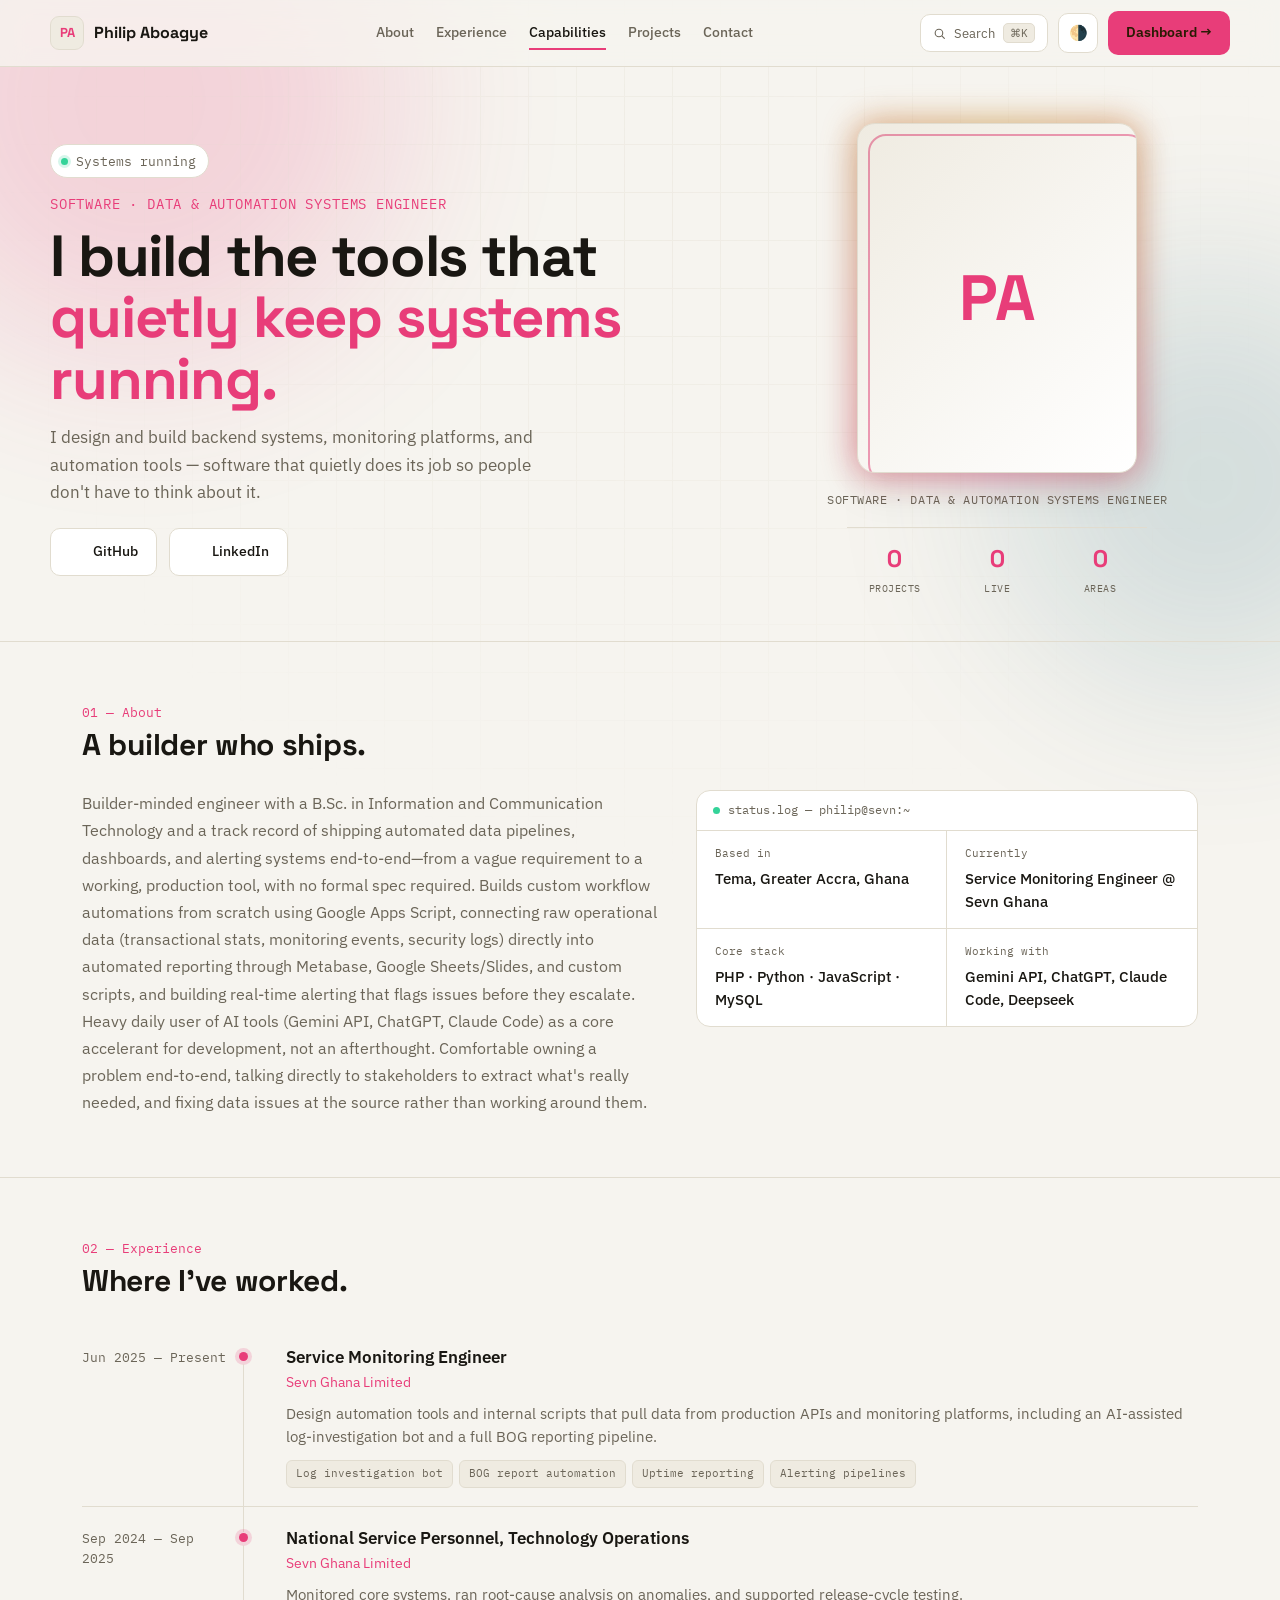
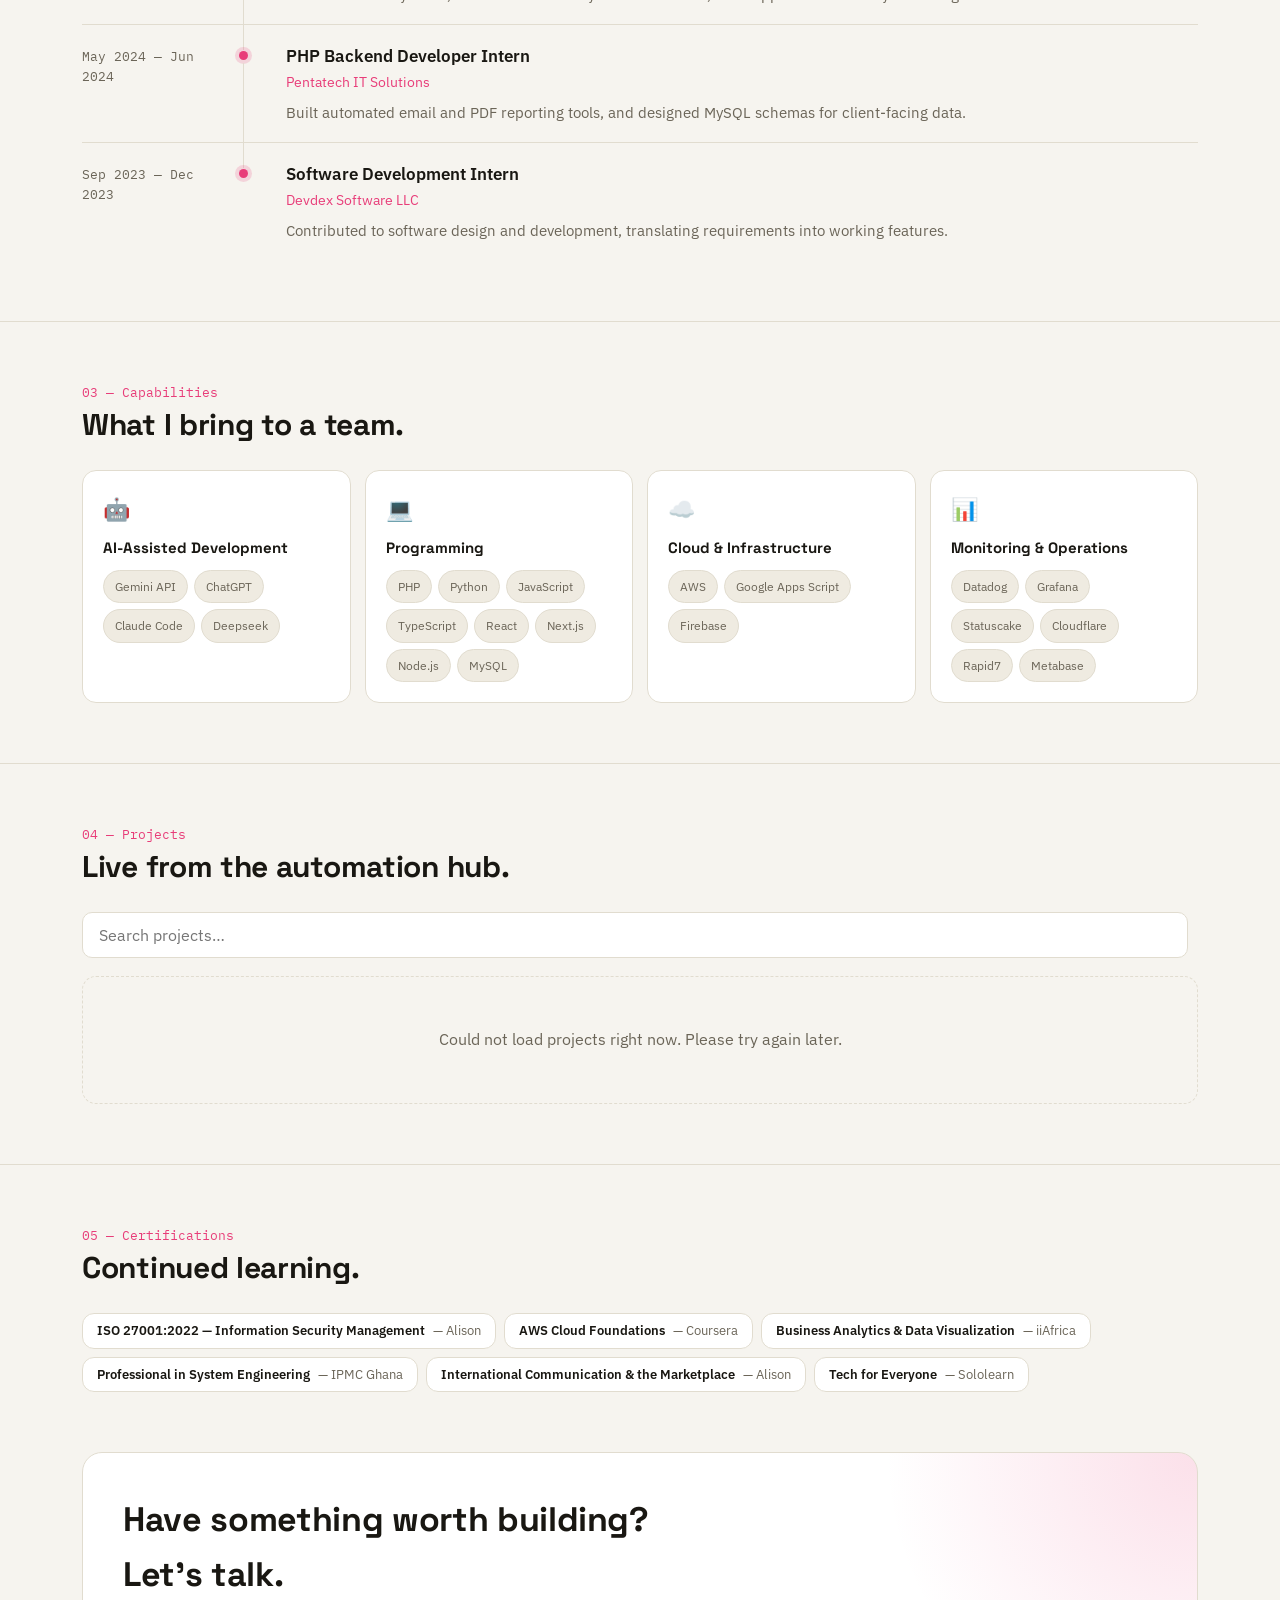
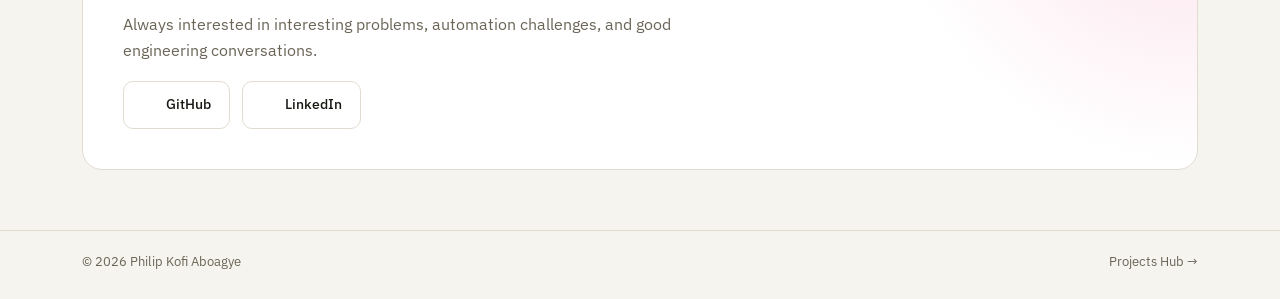
==== index.html @ cccccd84 "Update index.html" ====
<!DOCTYPE html>
<!-- index.html — Philip Kofi Aboagye — personal site (GitHub Pages) -->
<html lang="en">
<head>
<meta charset="UTF-8">
<meta name="viewport" content="width=device-width, initial-scale=1, viewport-fit=cover">
<meta name="theme-color" content="#0A0D12" media="(prefers-color-scheme: dark)">
<meta name="theme-color" content="#F6F4EF" media="(prefers-color-scheme: light)">
<title>Philip — Software & Automation Systems Engineer</title>
<meta name="description" content="Software, Data & Automation Systems Engineer building backend systems, monitoring platforms, and automation tools.">
<meta property="og:title" content="Philip Kofi Aboagye — Software & Automation Systems Engineer">
<meta property="og:description" content="Backend systems, monitoring platforms, and automation tools — built independently, from idea to working tool.">
<meta property="og:type" content="website">
<link rel="icon" href="icon-192.png">
<link rel="preconnect" href="https://fonts.googleapis.com">
<link rel="preconnect" href="https://fonts.gstatic.com" crossorigin>
<link href="https://fonts.googleapis.com/css2?family=Space+Grotesk:wght@500;600;700&family=IBM+Plex+Sans:wght@400;500;600&family=IBM+Plex+Mono:wght@400;500&display=swap" rel="stylesheet">
<style>
  :root {
    --ink: #0A0D12;
    --panel: #12161D;
    --panel-2: #181E27;
    --line: #232A35;
    --text: #ECEFF4;
    --text-dim: #8B94A6;
    --accent: #E83D79;
    --accent-deep: #C6841E;
    --accent-ink: #1B1204;
    --live: #34D399;
    --down: #F0655C;
    --font-display: 'Space Grotesk', sans-serif;
    --font-body: 'IBM Plex Sans', sans-serif;
    --font-mono: 'IBM Plex Mono', monospace;
    --radius: 14px;
    --shadow: 0 20px 50px rgba(0,0,0,0.35);
    --nav-h: 66px;
  }
  [data-theme="light"] {
    --ink: #F6F4EF;
    --panel: #FFFFFF;
    --panel-2: #EFEBE1;
    --line: #E1DCCF;
    --text: #191712;
    --text-dim: #6B6558;
    --accent-ink: #2A1B03;
    --shadow: 0 16px 40px rgba(30,25,15,0.10);
  }

  * { box-sizing: border-box; margin: 0; padding: 0; }
  html { scroll-behavior: smooth; -webkit-text-size-adjust: 100%; }
  body {
    background: var(--ink); color: var(--text); font-family: var(--font-body);
    line-height: 1.6; -webkit-font-smoothing: antialiased; font-size: 16px;
    overflow-x: hidden;
  }
  a { color: inherit; text-decoration: none; }
  ::selection { background: var(--accent); color: var(--accent-ink); }
  .wrap { max-width: 1100px; margin: 0 auto; padding: 0 24px; position: relative; }
  h1, h2, h3 { font-family: var(--font-display); letter-spacing: -0.01em; }
  p { max-width: 62ch; }

  :focus-visible {
    outline: 2px solid var(--accent);
    outline-offset: 3px;
    border-radius: 6px;
  }

  /* ---------- Progress bar ---------- */
  .progress-bar {
    position: fixed; top: 0; left: 0; height: 2px; width: 0%;
    background: linear-gradient(90deg, var(--accent), var(--accent-deep));
    z-index: 999; pointer-events: none;
    transition: width .1s linear;
  }

  /* ---------- Reduced motion ---------- */
  @media (prefers-reduced-motion: reduce) {
    *, *::before, *::after {
      animation-duration: 0.001ms !important;
      animation-iteration-count: 1 !important;
      transition-duration: 0.001ms !important;
      scroll-behavior: auto !important;
    }
    .reveal { opacity: 1 !important; transform: none !important; }
    .hero h1 .word { opacity: 1 !important; transform: none !important; }
  }

  .hero-link img, .contact-row img { width: 16px; height: 16px; filter: invert(1) brightness(1.8); }
  [data-theme="light"] .hero-link img, [data-theme="light"] .contact-row img { filter: none; }

  /* ---------- Reveal-on-scroll ---------- */
  .reveal {
    opacity: 0; transform: translateY(22px);
    transition: opacity .7s cubic-bezier(.2,.7,.2,1), transform .7s cubic-bezier(.2,.7,.2,1);
    transition-delay: var(--d, 0s);
  }
  .reveal.in { opacity: 1; transform: translateY(0); }

  /* ---------- Ambient background ---------- */
  .ambient { position: fixed; inset: 0; z-index: -1; overflow: hidden; pointer-events: none; }
  .orb { position: absolute; border-radius: 50%; filter: blur(90px); opacity: .35; will-change: transform; }
  .orb-1 { width: 520px; height: 520px; background: var(--accent); top: -160px; left: -120px; animation: driftA 22s ease-in-out infinite alternate; }
  .orb-2 { width: 420px; height: 420px; background: #3B7A8C; top: 30%; right: -140px; animation: driftB 26s ease-in-out infinite alternate; opacity: .22; }
  [data-theme="light"] .orb { opacity: .18; }
  @keyframes driftA { to { transform: translate(60px, 80px) scale(1.1); } }
  @keyframes driftB { to { transform: translate(-50px, -60px) scale(1.15); } }

  .ambient::after {
    content: ''; position: absolute; inset: 0;
    background-image:
      linear-gradient(var(--line) 1px, transparent 1px),
      linear-gradient(90deg, var(--line) 1px, transparent 1px);
    background-size: 48px 48px;
    -webkit-mask-image: radial-gradient(circle at 50% 25%, #000 0%, transparent 70%);
            mask-image: radial-gradient(circle at 50% 25%, #000 0%, transparent 70%);
    opacity: .35;
  }

  /* ---------- Nav (fixed stacking context) ---------- */
  nav {
    position: sticky; top: 0; z-index: 100;
    background: color-mix(in srgb, var(--ink) 78%, transparent);
    backdrop-filter: blur(14px);
    -webkit-backdrop-filter: blur(14px);
    border-bottom: 1px solid var(--line);
    padding-top: env(safe-area-inset-top);
    transition: box-shadow .3s ease;
  }
  nav::after {
    content: ''; position: absolute; left: 0; right: 0; bottom: -1px; height: 1px;
    background: linear-gradient(90deg, transparent, var(--accent), transparent);
    opacity: 0; transition: opacity .3s ease;
    pointer-events: none;
    z-index: 4;
  }
  nav.scrolled { box-shadow: 0 8px 28px rgba(0,0,0,.28); }
  nav.scrolled::after { opacity: 1; }
  [data-theme="light"] nav.scrolled { box-shadow: 0 8px 24px rgba(30,25,15,.08); }

  .nav-inner {
    display: flex; align-items: center; justify-content: space-between;
    padding: 14px 0; gap: 12px;
    position: relative; z-index: 2;
  }
  .nav-brand { display: flex; align-items: center; gap: 10px; font-family: var(--font-display); font-weight: 700; font-size: 16px; }
  .nav-mark {
    width: 34px; height: 34px; border-radius: 9px; flex-shrink: 0;
    background: var(--panel-2); border: 1px solid var(--line);
    display: flex; align-items: center; justify-content: center;
    font-size: 13px; font-weight: 700; color: var(--accent); font-family: var(--font-display);
  }
  .nav-links { display: flex; align-items: center; gap: 22px; }
  .nav-links a.section-link { font-size: 13.5px; font-weight: 500; color: var(--text-dim); position: relative; padding: 4px 0; }
  .nav-links a.section-link::after {
    content: ''; position: absolute; left: 0; bottom: -2px; width: 0; height: 1.5px;
    background: var(--accent); transition: width .25s ease;
  }
  .nav-links a.section-link:hover, .nav-links a.section-link.active { color: var(--text); }
  .nav-links a.section-link.active::after { width: 100%; }

  .nav-actions { display: flex; align-items: center; gap: 10px; }
  .icon-btn {
    width: 40px; height: 40px; border-radius: 10px; border: 1px solid var(--line);
    background: var(--panel); display: flex; align-items: center; justify-content: center;
    cursor: pointer; font-size: 15px; color: var(--text);
    transition: transform .15s ease, border-color .2s ease;
  }
  .icon-btn:hover { border-color: var(--accent); }
  .icon-btn:active { transform: scale(.9); }
  .btn-cta {
    padding: 11px 18px; border-radius: 10px; background: var(--accent); color: var(--accent-ink);
    font-weight: 600; font-size: 13.5px; border: none; cursor: pointer; font-family: var(--font-body);
    transition: transform .15s ease, box-shadow .2s ease, filter .2s ease;
    will-change: transform;
  }
  .btn-cta:hover { box-shadow: 0 10px 24px rgba(232,61,121,0.28); filter: brightness(1.05); }

  /* Scrim — lives inside <nav> */
  .nav-scrim {
    position: fixed; inset: 0; background: rgba(5,6,9,0.55);
    -webkit-backdrop-filter: blur(2px); backdrop-filter: blur(2px);
    z-index: 1; opacity: 0; pointer-events: none;
    transition: opacity .3s ease;
  }
  .nav-scrim.open { opacity: 1; pointer-events: auto; }

  .nav-toggle { display: none; }

  /* Drawer-only Dashboard CTA */
  .nav-links .drawer-cta { display: none; }

  @media (max-width: 960px) {
    .cmdk-trigger { display: none; }
  }

  @media (max-width: 820px) {
    .nav-toggle { display: flex; }
    .nav-links {
      position: fixed; top: 0; right: 0; bottom: 0;
      width: min(78vw, 320px); height: 100dvh; flex-direction: column;
      align-items: flex-start; justify-content: flex-start;
      background: var(--panel); border-left: 1px solid var(--line);
      padding: calc(var(--nav-h) + env(safe-area-inset-top) + 16px) 28px 28px;
      gap: 4px; z-index: 3;
      transform: translateX(100%);
      transition: transform .35s cubic-bezier(.2,.7,.2,1);
      box-shadow: -20px 0 40px rgba(0,0,0,.35);
      pointer-events: auto;
      overflow-y: auto;
    }
    .nav-links.open { transform: translateX(0); }
    .nav-links a.section-link {
      font-size: 17px; padding: 14px 0; width: 100%;
      border-bottom: 1px solid var(--line);
    }
    .nav-links a.section-link::after { display: none; }
    .nav-links a.section-link.active { color: var(--accent); }

    /* Hide desktop Dashboard button on mobile */
    .nav-actions .btn-cta { display: none; }

    /* Drawer Dashboard CTA */
    .nav-links .drawer-cta {
      display: flex;
      margin-top: 18px;
      padding: 14px 18px;
      background: var(--accent);
      color: var(--accent-ink) !important;
      border-radius: 10px;
      font-weight: 600;
      justify-content: center;
      border-bottom: none !important;
      font-size: 15px;
    }
    .nav-links .drawer-cta:hover { filter: brightness(1.05); }
  }

  /* Small ⌘K trigger button in nav */
  .cmdk-trigger {
    display: flex; align-items: center; gap: 8px;
    padding: 8px 12px; border-radius: 10px;
    border: 1px solid var(--line); background: var(--panel);
    color: var(--text-dim); font-size: 12.5px; font-family: var(--font-body);
    cursor: pointer; transition: border-color .2s ease;
  }
  .cmdk-trigger:hover { border-color: var(--accent); color: var(--text); }
  .cmdk-trigger kbd {
    font-family: var(--font-mono); font-size: 10.5px;
    padding: 2px 6px; border-radius: 5px;
    background: var(--panel-2); border: 1px solid var(--line);
    color: var(--text-dim);
  }

  /* ---------- Hero ---------- */
  .hero { padding: clamp(48px, 8vw, 80px) 0 60px; }
  .hero-grid { display: grid; grid-template-columns: 1.35fr 1fr; gap: 56px; align-items: center; }
  @media (max-width: 860px) { .hero-grid { grid-template-columns: 1fr; gap: 40px; } }

  .status-pill {
    display: inline-flex; align-items: center; gap: 8px;
    padding: 6px 12px 6px 10px; border-radius: 999px; border: 1px solid var(--line);
    background: var(--panel); font-size: 12.5px; color: var(--text-dim); font-family: var(--font-mono);
    margin-bottom: 22px;
  }
  .status-dot-live {
    width: 7px; height: 7px; border-radius: 50%; background: var(--live);
    box-shadow: 0 0 0 3px color-mix(in srgb, var(--live) 20%, transparent);
    animation: pulseDot 2.4s ease-in-out infinite;
  }
  @keyframes pulseDot { 0%,100% { opacity: 1; } 50% { opacity: .45; } }

  .hero h1 {
    font-size: clamp(28px, 6vw, 56px);
    font-weight: 700; line-height: 1.08;
    margin-bottom: 18px;
    letter-spacing: -0.02em;
    background: linear-gradient(135deg, var(--text) 30%, var(--accent) 92%);
    -webkit-background-clip: text; background-clip: text;
    color: transparent;
    -webkit-text-fill-color: transparent;
  }
  .hero h1 .word {
    display: inline-block; opacity: 0; transform: translateY(16px);
    animation: wordIn .6s cubic-bezier(.2,.7,.2,1) forwards;
  }
  @keyframes wordIn { to { opacity: 1; transform: translateY(0); } }

  .hero .role {
    font-family: var(--font-mono); font-size: 13.5px;
    color: var(--accent); margin-bottom: 8px; display: block;
    text-transform: uppercase; letter-spacing: .06em;
  }
  .hero p.lede { color: var(--text-dim); font-size: clamp(15px, 1.6vw, 17px); margin-bottom: 30px; }

  .hero-links { display: flex; gap: 12px; flex-wrap: wrap; }
  .hero-link {
    padding: 12px 18px; border-radius: 10px; border: 1px solid var(--line);
    background: var(--panel); font-size: 13.5px; font-weight: 500;
    display: inline-flex; align-items: center; gap: 8px;
    transition: border-color .2s ease, transform .15s ease, box-shadow .2s ease;
    will-change: transform;
  }
  .hero-link:hover { border-color: var(--accent); transform: translateY(-1px); }
  .hero-link.primary {
    background: var(--accent); color: var(--accent-ink);
    border-color: var(--accent); font-weight: 600;
  }
  .hero-link.primary:hover { box-shadow: 0 12px 26px rgba(232,61,121,0.28); }
  .hero-link img { width: 16px; height: 16px; }

  /* Portrait */
  .portrait-block { display: flex; flex-direction: column; align-items: center; }
  .portrait-shell { position: relative; width: 100%; max-width: 300px; isolation: isolate; }
  .portrait-shell::before {
    content: ''; position: absolute; inset: -3px; border-radius: 22px; z-index: -1;
    background: conic-gradient(from 180deg, var(--accent), var(--accent-deep), var(--accent));
    filter: blur(16px); opacity: .55;
    animation: spin 14s linear infinite;
  }
  @keyframes spin { to { transform: rotate(360deg); } }
  .portrait-frame {
    position: relative; width: 100%; aspect-ratio: 4/5;
    border-radius: 18px; overflow: hidden; border: 1px solid var(--line);
    box-shadow: var(--shadow); background: var(--panel);
  }
  .portrait-frame img {
    width: 100%; height: 100%; object-fit: cover; display: block;
    transition: transform .5s ease;
  }
  .portrait-frame:hover img { transform: scale(1.04); }
  .portrait-frame::after {
    content: ''; position: absolute; inset: 0; border-radius: 18px;
    border: 2px solid var(--accent);
    transform: translate(10px, 10px);
    pointer-events: none;
    z-index: 2;
    mix-blend-mode: screen;
    opacity: .55;
  }
  [data-theme="light"] .portrait-frame::after { mix-blend-mode: multiply; opacity: .5; }

  .portrait-role {
    font-family: var(--font-mono); font-size: 11.5px; color: var(--text-dim);
    margin-top: 18px; text-align: center; letter-spacing: .05em;
    text-transform: uppercase;
  }

  .stats-strip {
    width: 100%; max-width: 300px; margin-top: 18px;
    display: flex; justify-content: space-between; gap: 8px;
  }
  .stat-box { text-align: center; flex: 1; }
  .stat-num { font-family: var(--font-display); font-size: 22px; font-weight: 700; color: var(--accent); }
  .stat-lbl { font-family: var(--font-mono); font-size: 10px; color: var(--text-dim); margin-top: 2px; text-transform: uppercase; letter-spacing: .05em; }

  /* ---------- Section shell ---------- */
  section.block { padding: clamp(48px, 7vw, 72px) 0; border-top: 1px solid var(--line); }
  .block-head { display: grid; grid-template-columns: 220px 1fr; gap: 40px; margin-bottom: 34px; }
  @media (max-width: 720px) { .block-head { grid-template-columns: 1fr; gap: 8px; } }
  .block-tag { font-family: var(--font-mono); font-size: 12.5px; color: var(--accent); padding-top: 4px; }
  .block-head h2 { font-size: clamp(22px, 3.2vw, 30px); font-weight: 700; }

  /* ---------- About ---------- */
  .about-grid { display: grid; grid-template-columns: 1fr; gap: 30px; }
  .about-body { font-size: clamp(15px, 1.4vw, 16px); color: var(--text-dim); }
  .about-body strong { color: var(--text); font-weight: 600; }

  .readout {
    margin-top: 26px; border: 1px solid var(--line); border-radius: var(--radius);
    background: var(--panel); overflow: hidden;
  }
  .readout-bar {
    display: flex; align-items: center; gap: 8px; padding: 10px 16px;
    border-bottom: 1px solid var(--line);
    font-family: var(--font-mono); font-size: 11.5px; color: var(--text-dim);
  }
  .readout-bar span.dot { width: 7px; height: 7px; border-radius: 50%; background: var(--live); }
  .readout-rows { display: grid; grid-template-columns: repeat(2, 1fr); }
  @media (max-width: 640px) { .readout-rows { grid-template-columns: 1fr; } }
  .readout-row {
    padding: 18px; border-bottom: 1px solid var(--line); border-right: 1px solid var(--line);
  }
  .readout-rows .readout-row:nth-child(2n) { border-right: none; }
  @media (max-width: 640px) { .readout-row { border-right: none; } }
  .readout-row:nth-last-child(-n+2) { border-bottom: none; }
  .readout-label { font-family: var(--font-mono); font-size: 11px; color: var(--text-dim); margin-bottom: 5px; }
  .readout-value { font-size: 14.5px; font-weight: 500; }

  /* ---------- Timeline ---------- */
  .timeline { display: flex; flex-direction: column; }
  .tl-item {
    display: grid; grid-template-columns: 160px 1fr; gap: 30px;
    padding: 22px 0; border-bottom: 1px solid var(--line);
  }
  .tl-item:last-child { border-bottom: none; }
  @media (max-width: 640px) { .tl-item { grid-template-columns: 1fr; gap: 6px; } }
  .tl-when { font-family: var(--font-mono); font-size: 12.5px; color: var(--text-dim); padding-top: 3px; }
  .tl-role { font-size: 16.5px; font-weight: 600; margin-bottom: 2px; }
  .tl-org { font-size: 13.5px; color: var(--accent); margin-bottom: 8px; }
  .tl-desc { font-size: 14.5px; color: var(--text-dim); }
  .tl-tags { display: flex; flex-wrap: wrap; gap: 6px; margin-top: 12px; }
  .tl-tag {
    font-family: var(--font-mono); font-size: 11px; padding: 4px 9px;
    border-radius: 6px; background: var(--panel-2); border: 1px solid var(--line);
    color: var(--text-dim);
  }

  /* ---------- Capabilities ---------- */
  .cap-grid { display: grid; grid-template-columns: repeat(auto-fit, minmax(220px, 1fr)); gap: 16px; }
  .cap-card {
    border: 1px solid var(--line); border-radius: var(--radius); padding: 22px; background: var(--panel);
    transition: border-color .2s ease, transform .2s ease, box-shadow .25s ease;
  }
  .cap-card:hover {
    border-color: var(--accent);
    transform: translateY(-3px);
    box-shadow: 0 14px 30px rgba(0,0,0,.25);
  }
  .cap-icon { font-size: 22px; margin-bottom: 12px; }
  .cap-title { font-family: var(--font-display); font-size: 15px; font-weight: 700; margin-bottom: 8px; }
  .cap-chips { display: flex; flex-wrap: wrap; gap: 6px; margin-top: 10px; }
  .chip {
    font-size: 12px; padding: 6px 11px; border-radius: 999px;
    background: var(--panel-2); border: 1px solid var(--line); color: var(--text-dim);
  }

  /* ---------- Projects ---------- */
  .toolbar { display: flex; gap: 12px; margin-bottom: 22px; flex-wrap: wrap; align-items: center; }
  .search-input {
    flex: 1; min-width: 200px; padding: 12px 16px; border-radius: 10px;
    border: 1px solid var(--line); background: var(--panel); color: var(--text);
    font-size: 14px; outline: none; transition: border-color .2s ease, box-shadow .2s ease;
    font-family: var(--font-body);
  }
  .search-input:focus { border-color: var(--accent); box-shadow: 0 0 0 3px color-mix(in srgb, var(--accent) 15%, transparent); }
  .filters { display: flex; gap: 8px; overflow-x: auto; scrollbar-width: none; padding-bottom: 2px; }
  .filters::-webkit-scrollbar { display: none; }
  .filter-chip {
    flex-shrink: 0; padding: 9px 15px; border-radius: 999px; border: 1px solid var(--line);
    background: var(--panel); font-size: 12.5px; font-weight: 500; color: var(--text-dim);
    cursor: pointer; white-space: nowrap; transition: all .2s ease;
    font-family: var(--font-body);
  }
  .filter-chip:hover { color: var(--text); border-color: var(--text-dim); }
  .filter-chip.active { background: var(--text); color: var(--ink); border-color: var(--text); }

  .grid {
    display: grid;
    grid-template-columns: repeat(auto-fill, minmax(min(270px, 100%), 1fr));
    gap: 16px;
  }
  .card {
    position: relative; overflow: hidden;
    background: var(--panel); border: 1px solid var(--line); border-radius: var(--radius);
    padding: 20px; opacity: 0;
    transition: opacity .35s ease, border-color .2s ease, transform .15s ease, box-shadow .25s ease;
    transform-style: preserve-3d;
    will-change: transform, opacity;
  }
  .card.no-flip-in { animation: fadeUp .45s cubic-bezier(.2,.7,.2,1) both; }
  @keyframes fadeUp { from { opacity: 0; transform: translateY(10px); } }
  .card.visible { opacity: 1; }
  .card:hover { border-color: var(--accent); box-shadow: 0 16px 34px rgba(0,0,0,.28); }

  .card::before {
    content: ''; position: absolute; inset: 0; pointer-events: none;
    background: radial-gradient(
      240px circle at var(--mx, 50%) var(--my, 50%),
      color-mix(in srgb, var(--accent) 22%, transparent),
      transparent 60%
    );
    opacity: 0; transition: opacity .3s ease; z-index: 0;
  }
  .card:hover::before { opacity: 1; }
  .card > * { position: relative; z-index: 1; }

  .card-top { display: flex; align-items: center; justify-content: space-between; margin-bottom: 14px; }
  .card-icon {
    width: 42px; height: 42px; border-radius: 11px; display: flex; align-items: center;
    justify-content: center; font-size: 20px; overflow: hidden;
  }
  .card-icon img { width: 100%; height: 100%; object-fit: cover; }
  .status-dot { width: 8px; height: 8px; border-radius: 50%; }
  .status-dot.up { background: var(--live); box-shadow: 0 0 0 3px color-mix(in srgb, var(--live) 20%, transparent); }
  .status-dot.down { background: var(--down); box-shadow: 0 0 0 3px color-mix(in srgb, var(--down) 20%, transparent); }
  .card-name { font-size: 15.5px; font-weight: 600; margin-bottom: 6px; }
  .card-desc { font-size: 13px; color: var(--text-dim); margin-bottom: 16px; min-height: 34px; }
  .card-category { display: block; font-family: var(--font-mono); font-size: 10.5px; color: var(--text-dim); margin-bottom: 14px; }
  .card-links { display: flex; gap: 8px; flex-wrap: wrap; }
  .card-link {
    font-size: 12px; font-weight: 600; padding: 8px 12px; border-radius: 8px;
    background: var(--panel-2); border: 1px solid var(--line);
    transition: border-color .2s ease, transform .15s ease;
    display: inline-flex; align-items: center;
  }
  .card-link:hover { border-color: var(--accent); }
  .card-link.primary { background: var(--accent); color: var(--accent-ink); border-color: var(--accent); }
  .card-link.primary:hover { filter: brightness(1.05); }

  .empty-state, .loading-state {
    text-align: center; padding: 50px 20px; color: var(--text-dim); grid-column: 1/-1;
    border: 1px dashed var(--line); border-radius: var(--radius);
  }
  .skeleton-card {
    background: linear-gradient(90deg, var(--panel) 25%, var(--panel-2) 37%, var(--panel) 63%);
    background-size: 400% 100%; animation: shimmer 1.4s ease infinite;
    border-radius: var(--radius); min-height: 150px; border: 1px solid var(--line);
  }
  @keyframes shimmer { 0% { background-position: 100% 0; } 100% { background-position: -100% 0; } }

  /* ---------- Certifications ---------- */
  .cert-strip { display: flex; flex-wrap: wrap; gap: 10px; }
  .cert-pill {
    display: flex; align-items: center; gap: 8px; font-size: 12.5px; padding: 10px 15px;
    border-radius: 999px; border: 1px solid var(--line); background: var(--panel); color: var(--text-dim);
    transition: border-color .2s ease, transform .15s ease;
  }
  .cert-pill:hover { border-color: var(--accent); transform: translateY(-1px); }
  .cert-pill strong { color: var(--text); font-weight: 600; }

  /* ---------- Contact / footer ---------- */
  .contact-block { text-align: left; }
  .contact-block h2 { font-size: clamp(24px, 4vw, 34px); margin-bottom: 14px; max-width: 22ch; }
  .contact-row { display: flex; gap: 12px; flex-wrap: wrap; margin-top: 24px; }
  footer { border-top: 1px solid var(--line); padding: 28px 0; padding-bottom: calc(28px + env(safe-area-inset-bottom)); }
  .footer-inner {
    display: flex; justify-content: space-between; align-items: center;
    flex-wrap: wrap; gap: 10px; color: var(--text-dim); font-size: 12.5px;
  }
  .footer-inner a { transition: color .2s ease; }
  .footer-inner a:hover { color: var(--accent); }

  /* ---------- Modals ---------- */
  .modal-overlay {
    position: fixed; inset: 0; background: rgba(5,6,9,0.65);
    -webkit-backdrop-filter: blur(4px); backdrop-filter: blur(4px);
    display: none; align-items: center; justify-content: center; z-index: 100; padding: 20px;
    animation: fadeIn .2s ease;
  }
  .modal-overlay.open { display: flex; }
  @keyframes fadeIn { from { opacity: 0; } }
  .modal-card {
    background: var(--panel); border: 1px solid var(--line); border-radius: var(--radius);
    padding: 30px 24px; max-width: 400px; width: 100%; text-align: left; position: relative;
    box-shadow: 0 30px 60px rgba(0,0,0,.45);
    animation: popIn .3s cubic-bezier(.2,.7,.2,1) both;
    max-height: calc(100dvh - 40px); overflow-y: auto;
  }
  @keyframes popIn { from { opacity: 0; transform: translateY(14px) scale(.97); } }
  .modal-close {
    position: absolute; top: 14px; right: 14px; background: var(--panel-2);
    border: 1px solid var(--line); border-radius: 8px; width: 32px; height: 32px;
    cursor: pointer; color: var(--text); font-size: 14px;
    display: flex; align-items: center; justify-content: center;
    transition: border-color .2s ease;
  }
  .modal-close:hover { border-color: var(--accent); }
  .modal-icon { font-size: 30px; margin-bottom: 12px; }
  .modal-card h3 { font-size: 18px; font-weight: 700; margin-bottom: 10px; }
  .modal-card p { font-size: 13.5px; color: var(--text-dim); line-height: 1.55; margin-bottom: 20px; }
  .modal-sub { font-size: 12.5px; color: var(--accent); font-weight: 600; margin-bottom: 16px; font-family: var(--font-mono); }
  .modal-input {
    width: 100%; padding: 12px 14px; border-radius: 10px; border: 1px solid var(--line);
    background: var(--panel-2); color: var(--text); font-size: 14px; margin-bottom: 10px; outline: none;
    font-family: var(--font-body);
    transition: border-color .2s ease, box-shadow .2s ease;
  }
  .modal-input:focus { border-color: var(--accent); box-shadow: 0 0 0 3px color-mix(in srgb, var(--accent) 15%, transparent); }
  .modal-status { font-size: 12.5px; color: var(--text-dim); margin-top: 12px; min-height: 16px; }
  .lock-btn { cursor: pointer; border: none; font-family: var(--font-body); }

  /* ---------- Command palette ---------- */
  .cmdk-overlay {
    position: fixed; inset: 0; z-index: 200;
    background: rgba(5,6,9,0.55);
    -webkit-backdrop-filter: blur(6px); backdrop-filter: blur(6px);
    display: none; align-items: flex-start; justify-content: center;
    padding: 12vh 20px 20px;
    animation: fadeIn .18s ease;
  }
  .cmdk-overlay.open { display: flex; }
  [data-theme="light"] .cmdk-overlay { background: rgba(30,25,15,0.35); }

  .cmdk-panel {
    width: 100%; max-width: 560px;
    background: var(--panel); border: 1px solid var(--line);
    border-radius: var(--radius); overflow: hidden;
    box-shadow: 0 30px 70px rgba(0,0,0,.5);
    animation: popIn .25s cubic-bezier(.2,.7,.2,1) both;
    display: flex; flex-direction: column;
    max-height: 70dvh;
  }
  [data-theme="light"] .cmdk-panel { box-shadow: 0 24px 60px rgba(30,25,15,.18); }

  .cmdk-input-row {
    display: flex; align-items: center; gap: 10px;
    padding: 14px 18px; border-bottom: 1px solid var(--line);
  }
  .cmdk-input-row svg { flex-shrink: 0; opacity: .55; }
  .cmdk-input {
    flex: 1; border: none; background: transparent; outline: none;
    color: var(--text); font-size: 15.5px; font-family: var(--font-body);
    padding: 4px 0;
  }
  .cmdk-input::placeholder { color: var(--text-dim); }
  .cmdk-kbd {
    font-family: var(--font-mono); font-size: 10.5px;
    padding: 3px 7px; border-radius: 5px;
    background: var(--panel-2); border: 1px solid var(--line);
    color: var(--text-dim); white-space: nowrap;
  }

  .cmdk-results {
    overflow-y: auto; padding: 6px;
    scrollbar-width: thin;
  }
  .cmdk-results::-webkit-scrollbar { width: 8px; }
  .cmdk-results::-webkit-scrollbar-thumb {
    background: var(--panel-2); border-radius: 8px; border: 2px solid var(--panel);
  }

  .cmdk-section {
    font-family: var(--font-mono); font-size: 10.5px;
    color: var(--text-dim); text-transform: uppercase;
    letter-spacing: .08em; padding: 12px 12px 6px;
  }
  .cmdk-item {
    display: flex; align-items: center; gap: 12px;
    padding: 10px 12px; border-radius: 9px;
    cursor: pointer; transition: background .12s ease;
    color: var(--text);
  }
  .cmdk-item:hover, .cmdk-item.active {
    background: color-mix(in srgb, var(--accent) 12%, var(--panel-2));
  }
  .cmdk-item.active { outline: none; }
  .cmdk-item-icon {
    width: 30px; height: 30px; border-radius: 8px;
    display: flex; align-items: center; justify-content: center;
    background: var(--panel-2); border: 1px solid var(--line);
    font-size: 14px; flex-shrink: 0;
  }
  .cmdk-item-text { flex: 1; min-width: 0; }
  .cmdk-item-title {
    font-size: 13.5px; font-weight: 500;
    white-space: nowrap; overflow: hidden; text-overflow: ellipsis;
  }
  .cmdk-item-sub {
    font-size: 11.5px; color: var(--text-dim);
    white-space: nowrap; overflow: hidden; text-overflow: ellipsis;
    margin-top: 1px;
  }
  .cmdk-item-hint {
    font-family: var(--font-mono); font-size: 10.5px;
    color: var(--text-dim); flex-shrink: 0;
  }
  .cmdk-empty {
    padding: 34px 20px; text-align: center;
    color: var(--text-dim); font-size: 13.5px;
  }
  .cmdk-footer {
    display: flex; gap: 14px; align-items: center;
    padding: 10px 16px; border-top: 1px solid var(--line);
    font-family: var(--font-mono); font-size: 10.5px;
    color: var(--text-dim);
  }
  .cmdk-footer span { display: inline-flex; align-items: center; gap: 5px; }
  .cmdk-footer kbd {
    padding: 2px 5px; border-radius: 4px;
    background: var(--panel-2); border: 1px solid var(--line);
    font-family: inherit; font-size: 10px;
  }
  @media (max-width: 640px) {
    .cmdk-overlay { padding: 6vh 12px 12px; }
    .cmdk-footer { display: none; }
  }

  /* ---------- Keyboard hint toast ---------- */
  .kbd-hint {
    position: fixed; bottom: 22px; right: 22px; z-index: 30;
    padding: 9px 14px; border-radius: 10px;
    background: var(--panel); border: 1px solid var(--line);
    color: var(--text-dim); font-size: 12.5px;
    display: flex; align-items: center; gap: 6px;
    box-shadow: 0 10px 26px rgba(0,0,0,.28);
    opacity: 0; transform: translateY(8px);
    animation: hintIn .5s ease .9s forwards, hintOut .5s ease 6s forwards;
    pointer-events: none;
  }
  .kbd-hint kbd {
    font-family: var(--font-mono); font-size: 10.5px;
    padding: 2px 6px; border-radius: 5px;
    background: var(--panel-2); border: 1px solid var(--line);
  }
  @keyframes hintIn  { to { opacity: 1; transform: translateY(0); } }
  @keyframes hintOut { to { opacity: 0; transform: translateY(8px); } }
  @media (max-width: 640px) { .kbd-hint { display: none; } }
  @media (prefers-reduced-motion: reduce) { .kbd-hint { animation: none; opacity: 0; } }

  /* Custom scrollbar */
  ::-webkit-scrollbar { width: 10px; height: 10px; }
  ::-webkit-scrollbar-track { background: var(--ink); }
  ::-webkit-scrollbar-thumb {
    background: var(--panel-2); border-radius: 10px;
    border: 2px solid var(--ink);
  }
  ::-webkit-scrollbar-thumb:hover { background: var(--accent); }
</style>
  <link rel="stylesheet" href="enhancements.css">
</head>
<body>

  <div class="progress-bar" id="progressBar"></div>
  <div class="ambient"><div class="orb orb-1"></div><div class="orb orb-2"></div></div>

  <nav id="topnav">
    <div class="nav-scrim" id="navScrim"></div>
    <div class="wrap nav-inner">
      <a class="nav-brand" href="#top">
        <div class="nav-mark">PA</div>
        Philip Aboagye
      </a>
      <div class="nav-links" id="navLinks">
        <a class="section-link" href="#about" data-sec="about">About</a>
        <a class="section-link" href="#experience" data-sec="experience">Experience</a>
        <a class="section-link" href="#capabilities" data-sec="capabilities">Capabilities</a>
        <a class="section-link" href="#projects" data-sec="projects">Projects</a>
        <a class="section-link" href="#contact" data-sec="contact">Contact</a>
        <a class="section-link drawer-cta" href="app.html">Dashboard →</a>
      </div>
      <div class="nav-actions">
        <button class="cmdk-trigger" id="cmdkTrigger" aria-label="Open command palette">
          <svg width="13" height="13" viewBox="0 0 24 24" fill="none" stroke="currentColor" stroke-width="2" stroke-linecap="round">
            <circle cx="11" cy="11" r="7"/><path d="m21 21-4.3-4.3"/>
          </svg>
          Search
          <kbd>⌘K</kbd>
        </button>
        <button class="icon-btn" id="themeToggle" aria-label="Toggle theme">🌗</button>
        <a class="btn-cta" href="app.html">Dashboard →</a>
        <button class="icon-btn nav-toggle" id="navToggle" aria-label="Open menu" aria-expanded="false" aria-controls="navLinks">☰</button>
      </div>
    </div>
  </nav>

  <header class="hero wrap" id="top">
    <div class="hero-grid">
      <div>
        <div class="status-pill"><span class="status-dot-live"></span> <span id="liveStatusText">Systems running</span></div>
        <span class="role">Software · Data &amp; Automation Systems Engineer</span>
        <h1 id="heroHeading"></h1>
        <p class="lede">
          I design and build backend systems, monitoring platforms, and automation tools —
          software that quietly does its job so people don't have to think about it.
        </p>
        <div class="hero-links">
          <!-- <a class="hero-link primary" href="mailto:philipab896@gmail.com">
            <img src="https://img.icons8.com/?size=100&id=X0mEIh0RyDdL&format=png&color=000000" alt="">
            Get in touch
          </a> -->
          <a class="hero-link" href="https://github.com/PhilipAboagye" target="_blank" rel="noopener">
            <img src="https://img.icons8.com/?size=100&id=ARy6tFUfwclb&format=png&color=000000" alt="">
            GitHub
          </a>
          <a class="hero-link" href="https://www.linkedin.com/in/philip-aboagye-60b963255" target="_blank" rel="noopener">
            <img src="https://img.icons8.com/?size=100&id=13930&format=png&color=000000" alt="">
            LinkedIn
          </a>
        </div>
      </div>
      <div class="portrait-block">
        <div class="portrait-shell">
          <div class="portrait-frame" id="portraitFrame">
          <img id="portraitImg" src="portrait.jpg" alt="Philip Kofi Aboagye"
               width="800" height="1000" fetchpriority="high" referrerpolicy="no-referrer">
        </div>
          <!-- <div class="portrait-frame">
            <img src="https://media.licdn.com/dms/image/v2/D4D03AQHiiJ5ggfyzmA/profile-displayphoto-shrink_800_800/profile-displayphoto-shrink_800_800/0/1695981407786?e=1790812800&v=beta&t=pZ3w2kujfWOb1Gak_WqYaWhr7HvkAJQOYH5hqm9y6xs" alt="Philip Kofi Aboagye">
          </div> -->
        </div>
        <div class="portrait-role">Software · Data &amp; Automation Systems Engineer</div>
        <div class="stats-strip" id="statsStrip">
          <div class="stat-box"><div class="stat-num" data-count="0">0</div><div class="stat-lbl">Projects</div></div>
          <div class="stat-box"><div class="stat-num" data-count="0">0</div><div class="stat-lbl">Live</div></div>
          <div class="stat-box"><div class="stat-num" data-count="0">0</div><div class="stat-lbl">Areas</div></div>
        </div>
      </div>
    </div>
  </header>

  <!-- ============================================================
       EDITABLE CONTENT
       ============================================================ -->
  <script>
    const SITE_DATA = {
      about: `Builder-minded engineer with a B.Sc. in Information and Communication Technology
      and a track record of shipping automated data pipelines, dashboards, and alerting systems
      end-to-end—from a vague requirement to a working, production tool, with no formal spec required.
      Builds custom workflow automations from scratch using Google Apps Script, connecting raw operational
      data (transactional stats, monitoring events, security logs) directly into automated reporting through
      Metabase, Google Sheets/Slides, and custom scripts, and building real-time alerting that flags issues
      before they escalate. Heavy daily user of AI tools (Gemini API, ChatGPT, Claude Code) as a core accelerant
      for development, not an afterthought. Comfortable owning a problem end-to-end, talking directly to stakeholders
      to extract what's really needed, and fixing data issues at the source rather than working around them.`,
      readout: [
        { label: 'Based in', value: 'Tema, Greater Accra, Ghana' },
        { label: 'Currently', value: 'Service Monitoring Engineer @ Sevn Ghana' },
        { label: 'Core stack', value: 'PHP · Python · JavaScript · MySQL' },
        { label: 'Working with', value: 'Gemini API, ChatGPT, Claude Code, Deepseek' }
      ],
      experience: [
        {
          when: 'Jun 2025 — Present', role: 'Service Monitoring Engineer', org: 'Sevn Ghana Limited',
          desc: 'Design automation tools and internal scripts that pull data from production APIs and monitoring platforms, including an AI-assisted log-investigation bot and a full BOG reporting pipeline.',
          tags: ['Log investigation bot', 'BOG report automation', 'Uptime reporting', 'Alerting pipelines']
        },
        {
          when: 'Sep 2024 — Sep 2025', role: 'National Service Personnel, Technology Operations', org: 'Sevn Ghana Limited',
          desc: 'Monitored core systems, ran root-cause analysis on anomalies, and supported release-cycle testing.',
          tags: []
        },
        {
          when: 'May 2024 — Jun 2024', role: 'PHP Backend Developer Intern', org: 'Pentatech IT Solutions',
          desc: 'Built automated email and PDF reporting tools, and designed MySQL schemas for client-facing data.',
          tags: []
        },
        {
          when: 'Sep 2023 — Dec 2023', role: 'Software Development Intern', org: 'Devdex Software LLC',
          desc: 'Contributed to software design and development, translating requirements into working features.',
          tags: []
        }
      ],
      capabilities: [
        { icon: '🤖', title: 'AI-Assisted Development', chips: ['Gemini API', 'ChatGPT', 'Claude Code', 'Deepseek'] },
        { icon: '💻', title: 'Programming', chips: ['PHP', 'Python', 'JavaScript', 'TypeScript', 'React', 'Next.js', 'Node.js', 'MySQL'] },
        { icon: '☁️', title: 'Cloud & Infrastructure', chips: ['AWS', 'Google Apps Script', 'Firebase'] },
        { icon: '📊', title: 'Monitoring & Operations', chips: ['Datadog', 'Grafana', 'Statuscake', 'Cloudflare', 'Rapid7', 'Metabase'] }
      ],
      certifications: [
        { name: 'ISO 27001:2022 — Information Security Management', issuer: 'Alison' },
        { name: 'AWS Cloud Foundations', issuer: 'Coursera' },
        { name: 'Business Analytics & Data Visualization', issuer: 'iiAfrica' },
        { name: 'Professional in System Engineering', issuer: 'IPMC Ghana' },
        { name: 'International Communication & the Marketplace', issuer: 'Alison' },
        { name: 'Tech for Everyone', issuer: 'Sololearn' }
      ]
    };
  </script>

  <section class="block" id="about">
    <div class="wrap">
      <div class="block-head reveal">
        <div class="block-tag">01 — About</div>
        <h2>A builder who ships.</h2>
      </div>
      <div class="about-grid">
        <p class="about-body reveal" id="aboutText"></p>
        <div class="readout reveal">
          <div class="readout-bar"><span class="dot"></span> status.log — philip@sevn:~</div>
          <div class="readout-rows" id="readoutRows"></div>
        </div>
      </div>
    </div>
  </section>

  <section class="block" id="experience">
    <div class="wrap">
      <div class="block-head reveal">
        <div class="block-tag">02 — Experience</div>
        <h2>Where I've worked.</h2>
      </div>
      <div class="timeline" id="timelineList"></div>
    </div>
  </section>

  <section class="block" id="capabilities">
    <div class="wrap">
      <div class="block-head reveal">
        <div class="block-tag">03 — Capabilities</div>
        <h2>What I bring to a team.</h2>
      </div>
      <div class="cap-grid" id="capGrid"></div>
    </div>
  </section>

  <section class="block" id="projects">
    <div class="wrap">
      <div class="block-head reveal">
        <div class="block-tag">04 — Projects</div>
        <h2>Live from the automation hub.</h2>
      </div>
      <div class="toolbar reveal">
        <input class="search-input" id="searchInput" type="text" placeholder="Search projects…" aria-label="Search projects">
        <div class="filters" id="filters" role="tablist" aria-label="Filter by category"></div>
      </div>
      <div class="grid" id="grid">
        <div class="skeleton-card"></div>
        <div class="skeleton-card"></div>
        <div class="skeleton-card"></div>
      </div>
    </div>
  </section>

  <section class="block" id="certifications">
    <div class="wrap">
      <div class="block-head reveal">
        <div class="block-tag">05 — Certifications</div>
        <h2>Continued learning.</h2>
      </div>
      <div class="cert-strip" id="certStrip"></div>
    </div>
  </section>

  <section class="block contact-block reveal" id="contact">
    <div class="wrap">
      <h2>Have something worth building? Let's talk.</h2>
      <p style="color:var(--text-dim)">Always interested in interesting problems, automation challenges, and good engineering conversations.</p>
      <div class="contact-row">
        <!-- <a class="hero-link primary" href="mailto:philipab896@gmail.com">
          <img src="https://img.icons8.com/?size=100&id=X0mEIh0RyDdL&format=png&color=000000" alt="">
          philipab896@gmail.com
        </a> -->
        <a class="hero-link" href="https://github.com/PhilipAboagye" target="_blank" rel="noopener">
          <img src="https://img.icons8.com/?size=100&id=ARy6tFUfwclb&format=png&color=000000" alt="">
          GitHub
        </a>
        <a class="hero-link" href="https://www.linkedin.com/in/philip-aboagye-60b963255" target="_blank" rel="noopener">
          <img src="https://img.icons8.com/?size=100&id=13930&format=png&color=000000" alt="">
          LinkedIn
        </a>
      </div>
    </div>
  </section>

  <footer>
    <div class="wrap footer-inner">
      <span>© <span id="year"></span> Philip Kofi Aboagye</span>
      <a href="app.html">Projects Hub →</a>
    </div>
  </footer>

  <div class="modal-overlay" id="secureGateModal" role="dialog" aria-modal="true" aria-labelledby="secureGateTitle">
    <div class="modal-card">
      <button class="modal-close" onclick="closeSecureGate()" aria-label="Close">✕</button>
      <div class="modal-icon">🔒</div>
      <h3 id="secureGateTitle">Private project</h3>
      <p>This is a private project. You are not allowed to access this project at the moment. Contact the developer for access.</p>
      <button class="btn-cta" style="width:100%" id="shareEmailBtn">Share your preferred email</button>
    </div>
  </div>

  <div class="modal-overlay" id="requestAccessModal" role="dialog" aria-modal="true" aria-labelledby="requestAccessTitle">
    <div class="modal-card">
      <button class="modal-close" onclick="closeRequestForm()" aria-label="Close">✕</button>
      <h3 id="requestAccessTitle">Request access</h3>
      <p class="modal-sub" id="requestAccessProjectLabel"></p>
      <input class="modal-input" id="req_name" placeholder="Your name" autocomplete="name">
      <input class="modal-input" id="req_email" placeholder="Your email" type="email" autocomplete="email">
      <input class="modal-input" id="req_phone" placeholder="Phone (optional)" autocomplete="tel">
      <button class="btn-cta" style="width:100%" id="sendRequestBtn">Send request</button>
      <div class="modal-status" id="requestStatus" role="status" aria-live="polite"></div>
    </div>
  </div>

  <!-- Command palette -->
  <div class="cmdk-overlay" id="cmdk" role="dialog" aria-modal="true" aria-label="Command palette">
    <div class="cmdk-panel" role="combobox" aria-expanded="true" aria-haspopup="listbox">
      <div class="cmdk-input-row">
        <svg width="16" height="16" viewBox="0 0 24 24" fill="none" stroke="currentColor" stroke-width="2" stroke-linecap="round">
          <circle cx="11" cy="11" r="7"/><path d="m21 21-4.3-4.3"/>
        </svg>
        <input class="cmdk-input" id="cmdkInput" type="text" placeholder="Search sections and projects…" autocomplete="off" spellcheck="false">
        <span class="cmdk-kbd">ESC</span>
      </div>
      <div class="cmdk-results" id="cmdkResults" role="listbox"></div>
      <div class="cmdk-footer">
        <span><kbd>↑</kbd><kbd>↓</kbd> navigate</span>
        <span><kbd>↵</kbd> open</span>
        <span><kbd>ESC</kbd> close</span>
      </div>
    </div>
  </div>

  <div class="kbd-hint" id="kbdHint" aria-hidden="true">
    Press <kbd>⌘</kbd><kbd>K</kbd> to search
  </div>

  <script>
    // ============================================================
    // CONFIG
    // ============================================================
    const DASHBOARD_URL = 'https://script.google.com/macros/s/AKfycbyCXIbjYpgjmrSnRVcCQD849ER-kCUDKvBpoA4LzyL24veHlGrs0Dbida8dwM0VT4icRQ/exec';
    const prefersReducedMotion = window.matchMedia('(prefers-reduced-motion: reduce)').matches;
    const canHover = window.matchMedia('(hover: hover) and (pointer: fine)').matches;

    document.getElementById('year').textContent = new Date().getFullYear();

    // ---------- Render editable content sections ----------
    document.getElementById('aboutText').innerHTML = SITE_DATA.about;

    document.getElementById('readoutRows').innerHTML = SITE_DATA.readout.map(r => `
      <div class="readout-row">
        <div class="readout-label">${r.label}</div>
        <div class="readout-value">${r.value}</div>
      </div>`).join('');

    document.getElementById('timelineList').innerHTML = SITE_DATA.experience.map(e => `
      <div class="tl-item">
        <div class="tl-when">${e.when}</div>
        <div>
          <div class="tl-role">${e.role}</div>
          <div class="tl-org">${e.org}</div>
          <div class="tl-desc">${e.desc}</div>
          ${e.tags.length ? `<div class="tl-tags">${e.tags.map(t => `<span class="tl-tag">${t}</span>`).join('')}</div>` : ''}
        </div>
      </div>`).join('');

    document.getElementById('capGrid').innerHTML = SITE_DATA.capabilities.map(c => `
      <div class="cap-card">
        <div class="cap-icon">${c.icon}</div>
        <div class="cap-title">${c.title}</div>
        <div class="cap-chips">${c.chips.map(ch => `<span class="chip">${ch}</span>`).join('')}</div>
      </div>`).join('');

    document.getElementById('certStrip').innerHTML = SITE_DATA.certifications.map(c => `
      <div class="cert-pill"><strong>${c.name}</strong> — ${c.issuer}</div>`).join('');

    // ---------- Hero heading ----------
    const HERO_TEXT = "I build the tools that quietly keep systems running.";
    document.getElementById('heroHeading').innerHTML = HERO_TEXT.split(' ').map((w, i) =>
      `<span class="word" style="animation-delay:${0.15 + i * 0.05}s">${w}</span>`
    ).join(' ');

    // ---------- Theme ----------
    function applyInitialTheme() {
      const saved = localStorage.getItem('portfolio-theme');
      if (saved) {
        document.documentElement.setAttribute('data-theme', saved);
      } else if (window.matchMedia('(prefers-color-scheme: light)').matches) {
        document.documentElement.setAttribute('data-theme', 'light');
      }
    }
    applyInitialTheme();

    document.getElementById('themeToggle').addEventListener('click', () => {
      const current = document.documentElement.getAttribute('data-theme') || 'dark';
      const next = current === 'light' ? 'dark' : 'light';
      document.documentElement.setAttribute('data-theme', next);
      localStorage.setItem('portfolio-theme', next);
    });

    // ---------- Mobile nav drawer ----------
    const navToggle = document.getElementById('navToggle');
    const navLinks = document.getElementById('navLinks');
    const navScrim = document.getElementById('navScrim');
    const mobileMq = window.matchMedia('(max-width: 820px)');

    function setNav(open) {
      navLinks.classList.toggle('open', open);
      navScrim.classList.toggle('open', open);
      navToggle.setAttribute('aria-expanded', String(open));
      navToggle.textContent = open ? '✕' : '☰';
      if (open) document.body.style.overflow = 'hidden';
      else document.body.style.overflow = '';
    }
    navToggle.addEventListener('click', () => setNav(!navLinks.classList.contains('open')));
    navScrim.addEventListener('click', () => setNav(false));
    navLinks.querySelectorAll('a').forEach(a => a.addEventListener('click', () => setNav(false)));
    mobileMq.addEventListener('change', e => { if (!e.matches) setNav(false); });
    document.addEventListener('keydown', e => {
      if (e.key === 'Escape') {
        setNav(false);
        document.querySelectorAll('.modal-overlay.open').forEach(m => m.classList.remove('open'));
      }
    });

    // ---------- Scroll reveal ----------
    function initReveal() {
      if (prefersReducedMotion) {
        document.querySelectorAll('.reveal, .block-head').forEach(el => el.classList.add('in'));
        return;
      }
      const items = document.querySelectorAll('.reveal, .block-head');
      const observer = new IntersectionObserver((entries) => {
        entries.forEach((entry) => {
          if (entry.isIntersecting) {
            entry.target.classList.add('in');
            observer.unobserve(entry.target);
          }
        });
      }, { threshold: 0.15 });
      items.forEach(el => observer.observe(el));
    }
    initReveal();

    // ---------- Scrollspy nav ----------
    function initScrollspy() {
      const links = document.querySelectorAll('.nav-links a.section-link[data-sec]');
      const sections = Array.from(links).map(l => document.getElementById(l.dataset.sec)).filter(Boolean);
      if (!sections.length) return;
      const observer = new IntersectionObserver((entries) => {
        entries.forEach(entry => {
          const link = document.querySelector(`.nav-links a[data-sec="${entry.target.id}"]`);
          if (!link) return;
          if (entry.isIntersecting) {
            links.forEach(l => l.classList.remove('active'));
            link.classList.add('active');
          }
        });
      }, { rootMargin: '-45% 0px -50% 0px' });
      sections.forEach(s => observer.observe(s));
    }
    initScrollspy();

    // ---------- Scroll progress + scrolled nav ----------
    (function initScrollEffects() {
      const bar = document.getElementById('progressBar');
      const nav = document.getElementById('topnav');
      let rafPending = false;

      function onScroll() {
        if (rafPending) return;
        rafPending = true;
        requestAnimationFrame(() => {
          const h = document.documentElement;
          const max = h.scrollHeight - h.clientHeight;
          const pct = max > 0 ? (h.scrollTop / max) * 100 : 0;
          bar.style.width = pct + '%';
          nav.classList.toggle('scrolled', h.scrollTop > 12);
          rafPending = false;
        });
      }
      window.addEventListener('scroll', onScroll, { passive: true });
      onScroll();
    })();

    // ---------- Count-up stats ----------
    function animateCount(el, target) {
      if (prefersReducedMotion) { el.textContent = target; return; }
      const duration = 900;
      const start = performance.now();
      function tick(now) {
        const progress = Math.min((now - start) / duration, 1);
        const eased = 1 - Math.pow(1 - progress, 3);
        el.textContent = Math.round(eased * target);
        if (progress < 1) requestAnimationFrame(tick);
      }
      requestAnimationFrame(tick);
    }

    // ---------- Magnetic buttons ----------
    function attachMagnetic(el, strengthX = 0.12, strengthY = 0.22) {
      if (!canHover || prefersReducedMotion) return;
      el.addEventListener('pointermove', e => {
        const r = el.getBoundingClientRect();
        const x = (e.clientX - r.left - r.width / 2) * strengthX;
        const y = (e.clientY - r.top - r.height / 2) * strengthY;
        el.style.transform = `translate(${x}px, ${y}px)`;
      });
      el.addEventListener('pointerleave', () => { el.style.transform = ''; });
    }
    document.querySelectorAll('.btn-cta, .hero-link.primary, .card-link.primary').forEach(el =>
      attachMagnetic(el, 0.10, 0.20));

    // ---------- Cursor glow on cards ----------
    function attachGlow(card) {
      if (!canHover || prefersReducedMotion) return;
      card.addEventListener('pointermove', e => {
        const r = card.getBoundingClientRect();
        card.style.setProperty('--mx', `${e.clientX - r.left}px`);
        card.style.setProperty('--my', `${e.clientY - r.top}px`);
      });
    }

    // ---------- Card tilt ----------
    function attachTilt(card) {
      if (!canHover || prefersReducedMotion) return;
      card.addEventListener('mousemove', (e) => {
        const rect = card.getBoundingClientRect();
        const x = (e.clientX - rect.left) / rect.width - 0.5;
        const y = (e.clientY - rect.top) / rect.height - 0.5;
        card.style.transform = `rotateY(${x * 5}deg) rotateX(${-y * 5}deg) translateY(-2px)`;
      });
      card.addEventListener('mouseleave', () => { card.style.transform = ''; });
    }

    // ---------- Sanitizers ----------
    function escapeHtml(str) {
      return String(str == null ? '' : str).replace(/[&<>"']/g, m => ({
        '&': '&amp;', '<': '&lt;', '>': '&gt;', '"': '&quot;', "'": '&#39;'
      }[m]));
    }
    function safeColor(c) {
      const s = String(c || '');
      return /^#[0-9a-fA-F]{3,8}$/.test(s) ? s : '#E83D79';
    }
    function safeUrl(u) {
      const s = String(u || '').trim();
      if (/^(https?:|mailto:|tel:|\/|#)/i.test(s)) return s;
      return '#';
    }

    // ---------- Fetch live project data via JSONP ----------
    let allProjects = [];
    let activeFilter = 'All';
    let searchTerm = '';

    function loadPortfolioData() {
      const callbackName = 'portfolioCallback_' + Date.now();
      let script;
      let settled = false;

      const cleanup = () => {
        try { delete window[callbackName]; } catch (e) { window[callbackName] = undefined; }
        if (script && script.parentNode) script.parentNode.removeChild(script);
      };

      const failSafe = setTimeout(() => {
        if (settled) return;
        settled = true;
        document.getElementById('grid').innerHTML =
          '<div class="empty-state">Could not load projects right now. Please try again later.</div>';
        cleanup();
      }, 8000);

      window[callbackName] = (data) => {
        if (settled) return;
        settled = true;
        clearTimeout(failSafe);
        allProjects = (data && Array.isArray(data.projects)) ? data.projects : [];
        renderStatsStrip();
        renderFilters();
        renderGrid();
        cleanup();
      };

      script = document.createElement('script');
      script.src = DASHBOARD_URL + '?action=publicPortfolio&callback=' + callbackName;
      script.onerror = () => {
        if (settled) return;
        settled = true;
        clearTimeout(failSafe);
        document.getElementById('grid').innerHTML =
          '<div class="empty-state">Could not load projects right now. Please try again later.</div>';
        cleanup();
      };
      document.body.appendChild(script);
    }

    function renderStatsStrip() {
      const total = allProjects.length;
      const live = allProjects.filter(p => p.status === 'up').length;
      const areas = new Set(allProjects.map(p => p.category).filter(Boolean)).size;
      const boxes = document.querySelectorAll('#statsStrip .stat-num');
      if (boxes[0]) animateCount(boxes[0], total);
      if (boxes[1]) animateCount(boxes[1], live);
      if (boxes[2]) animateCount(boxes[2], areas);
      document.getElementById('liveStatusText').textContent =
        total > 0 ? `${live} of ${total} systems live` : 'Systems running';
    }

    function renderFilters() {
      const categories = ['All', ...new Set(allProjects.map(p => p.category).filter(Boolean))];
      const wrap = document.getElementById('filters');
      wrap.innerHTML = categories.map(c =>
        `<button type="button" class="filter-chip ${c === activeFilter ? 'active' : ''}" data-cat="${escapeHtml(c)}" role="tab" aria-selected="${c === activeFilter}">${escapeHtml(c)}</button>`
      ).join('');
      wrap.querySelectorAll('.filter-chip').forEach(chip => {
        chip.addEventListener('click', () => {
          activeFilter = chip.dataset.cat;
          renderFilters();
          renderGrid();
        });
      });
    }

    // ---------- Grid render with FLIP ----------
    function renderGrid() {
      const grid = document.getElementById('grid');

      // Always clear skeletons on first real render
      grid.querySelectorAll('.skeleton-card').forEach(s => s.remove());

      const filtered = allProjects.filter(p => {
        const matchesCat = activeFilter === 'All' || p.category === activeFilter;
        const s = searchTerm;
        const matchesSearch = !s ||
          String(p.name || '').toLowerCase().includes(s) ||
          String(p.description || '').toLowerCase().includes(s);
        return matchesCat && matchesSearch;
      });

      // First — capture existing positions
      const firstRects = new Map();
      if (canHover && !prefersReducedMotion) {
        grid.querySelectorAll('.card').forEach(card => {
          firstRects.set(card.dataset.id, card.getBoundingClientRect());
        });
      }

      if (allProjects.length === 0) {
        grid.innerHTML = '<div class="empty-state">No public projects yet.</div>';
        return;
      }
      if (filtered.length === 0) {
        grid.innerHTML = '<div class="empty-state">No projects match your search.</div>';
        return;
      }

      // Remove cards no longer shown
      const wantedIds = new Set(filtered.map(p => String(p.id)));
      grid.querySelectorAll('.card').forEach(card => {
        if (!wantedIds.has(card.dataset.id)) card.remove();
      });

      // Remove any leftover empty-state
      grid.querySelectorAll('.empty-state').forEach(el => el.remove());

      // Index existing cards
      const existing = new Map();
      grid.querySelectorAll('.card').forEach(card => existing.set(card.dataset.id, card));

      // Build / reorder
      filtered.forEach(p => {
        const id = String(p.id);
        let card = existing.get(id);
        if (!card) {
          const tpl = document.createElement('div');
          tpl.innerHTML = cardHtml(p).trim();
          card = tpl.firstElementChild;
          card.classList.add('visible', 'no-flip-in');
          attachGlow(card);
          attachTilt(card);
          const lockBtn = card.querySelector('.lock-btn');
          if (lockBtn) lockBtn.addEventListener('click', () => openSecureGate(lockBtn.dataset.projectid));
        }
        grid.appendChild(card);
      });

      // Invert + Play
      if (canHover && !prefersReducedMotion) {
        grid.querySelectorAll('.card').forEach(card => {
          const prev = firstRects.get(card.dataset.id);
          if (!prev) return;
          const next = card.getBoundingClientRect();
          const dx = prev.left - next.left;
          const dy = prev.top  - next.top;
          const sx = prev.width / next.width;
          const sy = prev.height / next.height;
          if (dx === 0 && dy === 0 && sx === 1 && sy === 1) return;
          card.animate(
            [
              { transform: `translate(${dx}px, ${dy}px) scale(${sx}, ${sy})`, transformOrigin: 'top left' },
              { transform: 'none', transformOrigin: 'top left' }
            ],
            { duration: 400, easing: 'cubic-bezier(.2,.7,.2,1)' }
          );
        });
      }

      revealCards();
    }

    function cardHtml(p) {
      const color = safeColor(p.color);
      const iconInner = (p.iconType === 'image' && p.iconUrl)
        ? `<img src="${escapeHtml(safeUrl(p.iconUrl))}" alt="">`
        : escapeHtml(p.icon || '🔗');
      const statusDot = p.status
        ? `<span class="status-dot ${p.status === 'up' ? 'up' : 'down'}" title="${p.status === 'up' ? 'Live' : 'Down'}"></span>`
        : '';

      let actionHtml;
      if (p.secure) {
        actionHtml = `<button type="button" class="card-link primary lock-btn" data-projectid="${escapeHtml(p.id)}">🔒 Request access</button>`;
      } else {
        const liveLink = p.liveUrl
          ? `<a class="card-link primary" href="${escapeHtml(safeUrl(p.liveUrl))}" target="_blank" rel="noopener">View live →</a>` : '';
        const repoLinks = (p.repoLinks || []).map(r =>
          `<a class="card-link" href="${escapeHtml(safeUrl(r.url))}" target="_blank" rel="noopener">${escapeHtml(r.label)}</a>`).join('');
        actionHtml = liveLink + repoLinks;
      }

      return `
        <div class="card" data-id="${escapeHtml(p.id)}">
          <div class="card-top">
            <div class="card-icon" style="background:${color}22; color:${color}">${iconInner}</div>
            ${statusDot}
          </div>
          <div class="card-name">${escapeHtml(p.name)}</div>
          <div class="card-desc">${escapeHtml(p.description || '')}</div>
          ${p.category ? `<span class="card-category">${escapeHtml(p.category)}</span>` : ''}
          <div class="card-links">${actionHtml}</div>
        </div>`;
    }

    let currentSecureProject = null;

    function openSecureGate(projectId) {
      currentSecureProject = allProjects.find(p => String(p.id) === String(projectId));
      if (!currentSecureProject) return;
      document.getElementById('secureGateModal').classList.add('open');
      document.getElementById('shareEmailBtn').focus();
    }
    function closeSecureGate() {
      document.getElementById('secureGateModal').classList.remove('open');
    }
    window.closeSecureGate = closeSecureGate;

    document.getElementById('shareEmailBtn').addEventListener('click', () => {
      closeSecureGate();
      openRequestForm();
    });

    function openRequestForm() {
      document.getElementById('requestAccessProjectLabel').textContent = 'Requesting access to: ' + currentSecureProject.name;
      document.getElementById('req_name').value = '';
      document.getElementById('req_email').value = '';
      document.getElementById('req_phone').value = '';
      document.getElementById('requestStatus').textContent = '';
      document.getElementById('requestAccessModal').classList.add('open');
      document.getElementById('req_name').focus();
    }
    function closeRequestForm() {
      document.getElementById('requestAccessModal').classList.remove('open');
    }
    window.closeRequestForm = closeRequestForm;

    document.getElementById('sendRequestBtn').addEventListener('click', () => {
      const name = document.getElementById('req_name').value.trim();
      const email = document.getElementById('req_email').value.trim();
      const phone = document.getElementById('req_phone').value.trim();
      const statusEl = document.getElementById('requestStatus');
      if (!name || !email) { statusEl.textContent = 'Name and email are required.'; return; }
      if (!/^[^\s@]+@[^\s@]+\.[^\s@]+$/.test(email)) { statusEl.textContent = 'Please enter a valid email.'; return; }

      statusEl.textContent = 'Sending…';
      const callbackName = 'reqCallback_' + Date.now();
      let script;

      const cleanup = () => {
        try { delete window[callbackName]; } catch (e) { window[callbackName] = undefined; }
        if (script && script.parentNode) script.parentNode.removeChild(script);
      };

      window[callbackName] = (result) => {
        statusEl.textContent = (result && result.success)
          ? '✅ Request sent! You will receive an email once access is granted.'
          : '⚠️ ' + (result && result.error ? result.error : 'Something went wrong.');
        cleanup();
      };

      script = document.createElement('script');
      const params = new URLSearchParams({
        action: 'submitAccessRequest', callback: callbackName,
        projectId: currentSecureProject.id, name: name, email: email, phone: phone
      });
      script.src = DASHBOARD_URL + '?' + params.toString();
      script.onerror = () => { statusEl.textContent = '⚠️ Could not reach the server.'; cleanup(); };
      document.body.appendChild(script);
    });

    function revealCards() {
      const cards = document.querySelectorAll('.card');
      if (prefersReducedMotion) { cards.forEach(c => c.classList.add('visible')); return; }
      const observer = new IntersectionObserver((entries) => {
        entries.forEach(entry => {
          if (entry.isIntersecting) {
            entry.target.classList.add('visible');
            observer.unobserve(entry.target);
          }
        });
      }, { threshold: 0.1 });
      cards.forEach((card, i) => {
        setTimeout(() => observer.observe(card), Math.min(i * 30, 300));
      });
    }

    // Debounced search
    let searchTimer;
    document.getElementById('searchInput').addEventListener('input', (e) => {
      const val = e.target.value.toLowerCase();
      clearTimeout(searchTimer);
      searchTimer = setTimeout(() => {
        searchTerm = val;
        renderGrid();
      }, 120);
    });

    // ============================================================
    // Command palette (⌘K / Ctrl+K)
    // ============================================================
    (function initCommandPalette() {
      const overlay = document.getElementById('cmdk');
      const input = document.getElementById('cmdkInput');
      const results = document.getElementById('cmdkResults');
      const trigger = document.getElementById('cmdkTrigger');

      if (!overlay || !input || !results) return;

      const SECTION_ITEMS = [
        { id: 'about',          icon: '👤', title: 'About',          sub: 'A builder who ships' },
        { id: 'experience',     icon: '💼', title: 'Experience',     sub: "Where I've worked" },
        { id: 'capabilities',   icon: '🧰', title: 'Capabilities',   sub: 'What I bring to a team' },
        { id: 'projects',       icon: '🚀', title: 'Projects',       sub: 'Live automation hub' },
        { id: 'certifications', icon: '🏅', title: 'Certifications', sub: 'Continued learning' },
        { id: 'contact',        icon: '✉️', title: 'Contact',        sub: "Let's talk" }
      ];

      const ACTIONS = [
        { icon: '✉️', title: 'Email Philip',    sub: 'philipab896@gmail.com',       action: () => location.href = 'mailto:philipab896@gmail.com' },
        { icon: '🐙', title: 'Open GitHub',     sub: 'github.com/PhilipAboagye',    action: () => window.open('https://github.com/PhilipAboagye', '_blank', 'noopener') },
        { icon: '💼', title: 'Open LinkedIn',   sub: 'LinkedIn profile',            action: () => window.open('https://www.linkedin.com/in/philip-aboagye-60b963255', '_blank', 'noopener') },
        { icon: '📊', title: 'Go to Dashboard', sub: 'app.html',                    action: () => location.href = 'app.html' },
        { icon: '🌗', title: 'Toggle theme',    sub: 'Switch light / dark',         action: () => document.getElementById('themeToggle').click() }
      ];

      let items = [];
      let activeIndex = 0;
      let lastFocused = null;

      function projectItems() {
        return allProjects.map(p => ({
          icon: p.icon || '🔗',
          title: p.name || 'Untitled',
          sub: p.category || p.description || '',
          action: () => {
            close();
            if (p.liveUrl) { window.open(safeUrl(p.liveUrl), '_blank', 'noopener'); return; }
            const card = document.querySelector(`.card[data-id="${CSS.escape(String(p.id))}"]`);
            if (card) {
              card.scrollIntoView({ behavior: 'smooth', block: 'center' });
              card.animate(
                [
                  { boxShadow: '0 0 0 0 color-mix(in srgb, var(--accent) 60%, transparent)' },
                  { boxShadow: '0 0 0 10px color-mix(in srgb, var(--accent) 0%, transparent)' }
                ],
                { duration: 900, easing: 'ease-out' }
              );
            }
          }
        }));
      }

      function buildIndex() {
        return {
          sections: SECTION_ITEMS.map(s => ({
            icon: s.icon, title: s.title, sub: s.sub,
            action: () => { close(); document.getElementById(s.id)?.scrollIntoView({ behavior: 'smooth' }); }
          })),
          actions: ACTIONS,
          projects: projectItems()
        };
      }

      function matches(text, q) {
        if (!q) return true;
        return String(text || '').toLowerCase().includes(q);
      }

      function render(query) {
        const q = query.trim().toLowerCase();
        const idx = buildIndex();
        const sections = idx.sections.filter(i => matches(i.title, q) || matches(i.sub, q));
        const actions  = idx.actions.filter(i => matches(i.title, q) || matches(i.sub, q));
        const projects = idx.projects.filter(i => matches(i.title, q) || matches(i.sub, q));

        items = [...sections, ...actions, ...projects];
        activeIndex = 0;

        if (!items.length) {
          results.innerHTML = `<div class="cmdk-empty">No matches for &ldquo;${escapeHtml(query)}&rdquo;</div>`;
          return;
        }

        let html = '';
        let i = 0;
        if (sections.length) {
          html += `<div class="cmdk-section">Sections</div>`;
          html += sections.map(item => renderItem(item, i++)).join('');
        }
        if (actions.length) {
          html += `<div class="cmdk-section">Actions</div>`;
          html += actions.map(item => renderItem(item, i++)).join('');
        }
        if (projects.length) {
          html += `<div class="cmdk-section">Projects</div>`;
          html += projects.map(item => renderItem(item, i++)).join('');
        }
        results.innerHTML = html;
        updateActive();
      }

      function renderItem(item, i) {
        return `
          <div class="cmdk-item" data-i="${i}" role="option">
            <div class="cmdk-item-icon">${escapeHtml(item.icon || '•')}</div>
            <div class="cmdk-item-text">
              <div class="cmdk-item-title">${escapeHtml(item.title)}</div>
              ${item.sub ? `<div class="cmdk-item-sub">${escapeHtml(item.sub)}</div>` : ''}
            </div>
            <span class="cmdk-item-hint">↵</span>
          </div>`;
      }

      function updateActive() {
        const nodes = results.querySelectorAll('.cmdk-item');
        nodes.forEach((n, i) => n.classList.toggle('active', i === activeIndex));
        const active = nodes[activeIndex];
        if (active) active.scrollIntoView({ block: 'nearest' });
      }

      function open() {
        lastFocused = document.activeElement;
        overlay.classList.add('open');
        input.value = '';
        render('');
        setTimeout(() => input.focus(), 40);
      }
      function close() {
        overlay.classList.remove('open');
        if (lastFocused && typeof lastFocused.focus === 'function') lastFocused.focus();
      }

      trigger?.addEventListener('click', open);
      overlay.addEventListener('click', e => { if (e.target === overlay) close(); });

      document.addEventListener('keydown', e => {
        const isCmdK = (e.metaKey || e.ctrlKey) && e.key.toLowerCase() === 'k';
        if (isCmdK) {
          e.preventDefault();
          overlay.classList.contains('open') ? close() : open();
          return;
        }
        if (!overlay.classList.contains('open')) return;

        if (e.key === 'Escape') { e.preventDefault(); close(); return; }
        if (e.key === 'ArrowDown') { e.preventDefault(); activeIndex = Math.min(activeIndex + 1, items.length - 1); updateActive(); return; }
        if (e.key === 'ArrowUp')   { e.preventDefault(); activeIndex = Math.max(activeIndex - 1, 0); updateActive(); return; }
        if (e.key === 'Enter') {
          e.preventDefault();
          const item = items[activeIndex];
          if (item && typeof item.action === 'function') item.action();
          return;
        }
      });

      results.addEventListener('mousemove', e => {
        const el = e.target.closest('.cmdk-item');
        if (!el) return;
        const i = Number(el.dataset.i);
        if (!Number.isNaN(i) && i !== activeIndex) { activeIndex = i; updateActive(); }
      });
      results.addEventListener('click', e => {
        const el = e.target.closest('.cmdk-item');
        if (!el) return;
        const item = items[Number(el.dataset.i)];
        if (item && typeof item.action === 'function') item.action();
      });

      input.addEventListener('input', e => render(e.target.value));
    })();

    (function () {
      const img = document.getElementById('portraitImg');
      const frame = document.getElementById('portraitFrame');
      img.addEventListener('error', () => frame.classList.add('img-failed'), { once: true });
    })();

    loadPortfolioData();
  </script>
</body>
</html>
---- enhancements.css ----
/* =====================================================================
   enhancements.css — UI/UX layer for index.html
   Load AFTER the existing <style> block:
   <link rel="stylesheet" href="enhancements.css">
   Overrides only. No IDs, classes, data keys, or JS hooks are renamed.
   ===================================================================== */

:root { color-scheme: dark; --space-section: clamp(36px, 5vw, 60px); }
[data-theme="light"] { color-scheme: light; }

html { scroll-padding-top: calc(var(--nav-h) + 12px); }
body { overflow-x: clip; }
section.block, header.hero { scroll-margin-top: calc(var(--nav-h) + 8px); }

/* ---------- Layout width + rhythm (tighter, wider on big screens) ---------- */
.wrap { max-width: 1180px; padding-inline: clamp(16px, 4vw, 32px); }
@media (min-width: 1600px) { .wrap { max-width: 1320px; } }
section.block { padding: var(--space-section) 0; }
.block-head { display: block; margin-bottom: clamp(18px, 3vw, 28px); }
.block-tag { margin-bottom: 6px; padding-top: 0; }
.block-head h2 { line-height: 1.15; }

/* ---------- Nav: fixes drawer being clipped (backdrop-filter on <nav>
   created a containing block for the fixed drawer) ---------- */
nav { backdrop-filter: none; -webkit-backdrop-filter: none; background: transparent; }
nav::before {
  content: ''; position: absolute; inset: 0; z-index: 0; pointer-events: none;
  background: color-mix(in srgb, var(--ink) 80%, transparent);
  backdrop-filter: blur(14px) saturate(140%);
  -webkit-backdrop-filter: blur(14px) saturate(140%);
}
.nav-inner { padding: 10px 0; min-height: var(--nav-h); }
.nav-actions { position: relative; z-index: 4; }   /* keep ☰/✕ above the drawer */
.modal-overlay { z-index: 150; }
@media (max-width: 820px) {
  .nav-links { z-index: 3; }
  .nav-links a.section-link { padding: 13px 0; }
}

/* ---------- Hero ---------- */
.hero { padding: clamp(28px, 5vw, 56px) 0 clamp(28px, 4vw, 44px); }
.hero-grid { grid-template-columns: minmax(0, 1.4fr) minmax(0, 1fr); gap: clamp(28px, 5vw, 64px); }
.status-pill { margin-bottom: 16px; }
.hero .role { margin-bottom: 10px; }
.hero h1 {
  font-size: clamp(30px, 5.2vw, 58px);
  line-height: 1.06; margin-bottom: 14px; max-width: 18ch;
  background: none; color: var(--text); -webkit-text-fill-color: currentColor;
}
/* Accent the closing phrase (per-word, so Safari renders it with animated spans) */
.hero h1 .word:nth-last-child(-n+4) { color: var(--accent); }
.hero p.lede { margin-bottom: 22px; max-width: 52ch; }
.hero-link { min-height: 44px; }

@media (max-width: 860px) {
  .hero-grid { grid-template-columns: 1fr; }
  .portrait-block { order: -1; flex-direction: row; flex-wrap: wrap; justify-content: flex-start; gap: 16px 20px; }
  .portrait-shell { width: 112px; max-width: 112px; flex-shrink: 0; }
  .portrait-frame { aspect-ratio: 1/1; border-radius: 50%; }
  .portrait-frame::after { display: none; }
  .portrait-shell::before { border-radius: 50%; filter: blur(12px); }
  .portrait-role { display: none; }
  .stats-strip { flex: 1; min-width: 200px; max-width: none; margin-top: 0; }
  .hero h1 { max-width: none; }
}
@media (min-width: 861px) { .portrait-shell { max-width: 280px; } }

/* Portrait: neutral placeholder while loading / if the image fails */
.portrait-frame { background: linear-gradient(135deg, var(--panel-2), var(--panel)); }
.portrait-frame.img-failed::before {
  content: 'PA'; position: absolute; inset: 0; display: grid; place-items: center;
  font: 700 clamp(32px, 8vw, 64px) var(--font-display); color: var(--accent);
}
.portrait-frame.img-failed img { display: none; }

/* Stats */
.stats-strip { padding: 12px 0 0; border-top: 1px solid var(--line); }
.stat-num { font-size: 24px; font-variant-numeric: tabular-nums; }

/* ---------- About: text + readout side by side on wide screens ---------- */
.about-grid { gap: 20px; }
.about-body { max-width: 68ch; line-height: 1.7; }
.readout { margin-top: 0; }
.readout-row { padding: 14px 18px; }
@media (min-width: 980px) {
  .about-grid { grid-template-columns: minmax(0, 1.15fr) minmax(0, 1fr); gap: 36px; align-items: start; }
}

/* ---------- Timeline: a real vertical spine ---------- */
.timeline { position: relative; }
.tl-item { grid-template-columns: 150px 1fr; gap: 24px; padding: 18px 0; position: relative; }
@media (min-width: 641px) {
  .tl-item::before {
    content: ''; position: absolute; left: 150px; top: 26px; width: 9px; height: 9px;
    margin-left: 7px; border-radius: 50%; background: var(--accent);
    box-shadow: 0 0 0 4px color-mix(in srgb, var(--accent) 18%, transparent);
  }
  .tl-item::after {
    content: ''; position: absolute; left: 150px; top: 38px; bottom: -26px; width: 1px;
    margin-left: 11px; background: var(--line);
  }
  .tl-item:last-child::after { display: none; }
  .tl-item > div:last-child { padding-left: 30px; }
}
@media (max-width: 640px) { .tl-item { padding: 16px 0; gap: 4px; } }

/* ---------- Capabilities ---------- */
.cap-grid { grid-template-columns: repeat(auto-fit, minmax(min(240px, 100%), 1fr)); gap: 14px; }
.cap-card { padding: 20px; }
.cap-icon { margin-bottom: 10px; }

/* ---------- Projects ---------- */
.toolbar { gap: 10px; margin-bottom: 18px; }
.search-input { min-height: 44px; }
.filters { max-width: 100%; -webkit-overflow-scrolling: touch; }
@media (max-width: 640px) {
  .toolbar { flex-direction: column; align-items: stretch; }
  .filters { margin-inline: calc(-1 * clamp(16px, 4vw, 32px)); padding-inline: clamp(16px, 4vw, 32px); }
}
.grid { grid-template-columns: repeat(auto-fill, minmax(min(280px, 100%), 1fr)); gap: 14px; }
.card { padding: 18px; display: flex; flex-direction: column; }
.card-top { margin-bottom: 12px; }
.card-desc { min-height: 0; margin-bottom: 12px; line-height: 1.5; }
.card-category { margin-bottom: 12px; }
.card-links { margin-top: auto; }          /* buttons align to card bottom */
.card-link { min-height: 36px; }

/* ---------- Certifications ---------- */
.cert-strip { gap: 8px; }
.cert-pill { padding: 8px 14px; line-height: 1.4; border-radius: 12px; }

/* ---------- Contact: one confident panel ---------- */
section.contact-block { border-top: none; padding-top: 0; }
section.contact-block > .wrap {
  padding: clamp(24px, 4vw, 40px) clamp(20px, 4vw, 40px);
  border: 1px solid var(--line); border-radius: calc(var(--radius) + 6px);
  background:
    radial-gradient(520px circle at 100% 0%, color-mix(in srgb, var(--accent) 16%, transparent), transparent 60%),
    var(--panel);
  max-width: calc(1180px - 2 * clamp(16px, 4vw, 32px));
}
.contact-block h2 { margin-bottom: 10px; max-width: 24ch; }
.contact-row { margin-top: 18px; }

/* ---------- Footer ---------- */
footer { padding-top: 20px; }

/* ---------- Modals & palette: comfortable on small screens ---------- */
.modal-card { padding: 26px 20px 22px; }
.modal-input { min-height: 44px; font-size: 16px; }   /* 16px prevents iOS zoom */
.cmdk-input, .search-input { font-size: 16px; }
@media (max-width: 480px) {
  .modal-overlay { align-items: flex-end; padding: 12px; }
  .modal-card { max-width: none; }
}

/* ---------- Motion safety for the tilt effect ---------- */
@media (hover: none) { .card { transform: none !important; } }
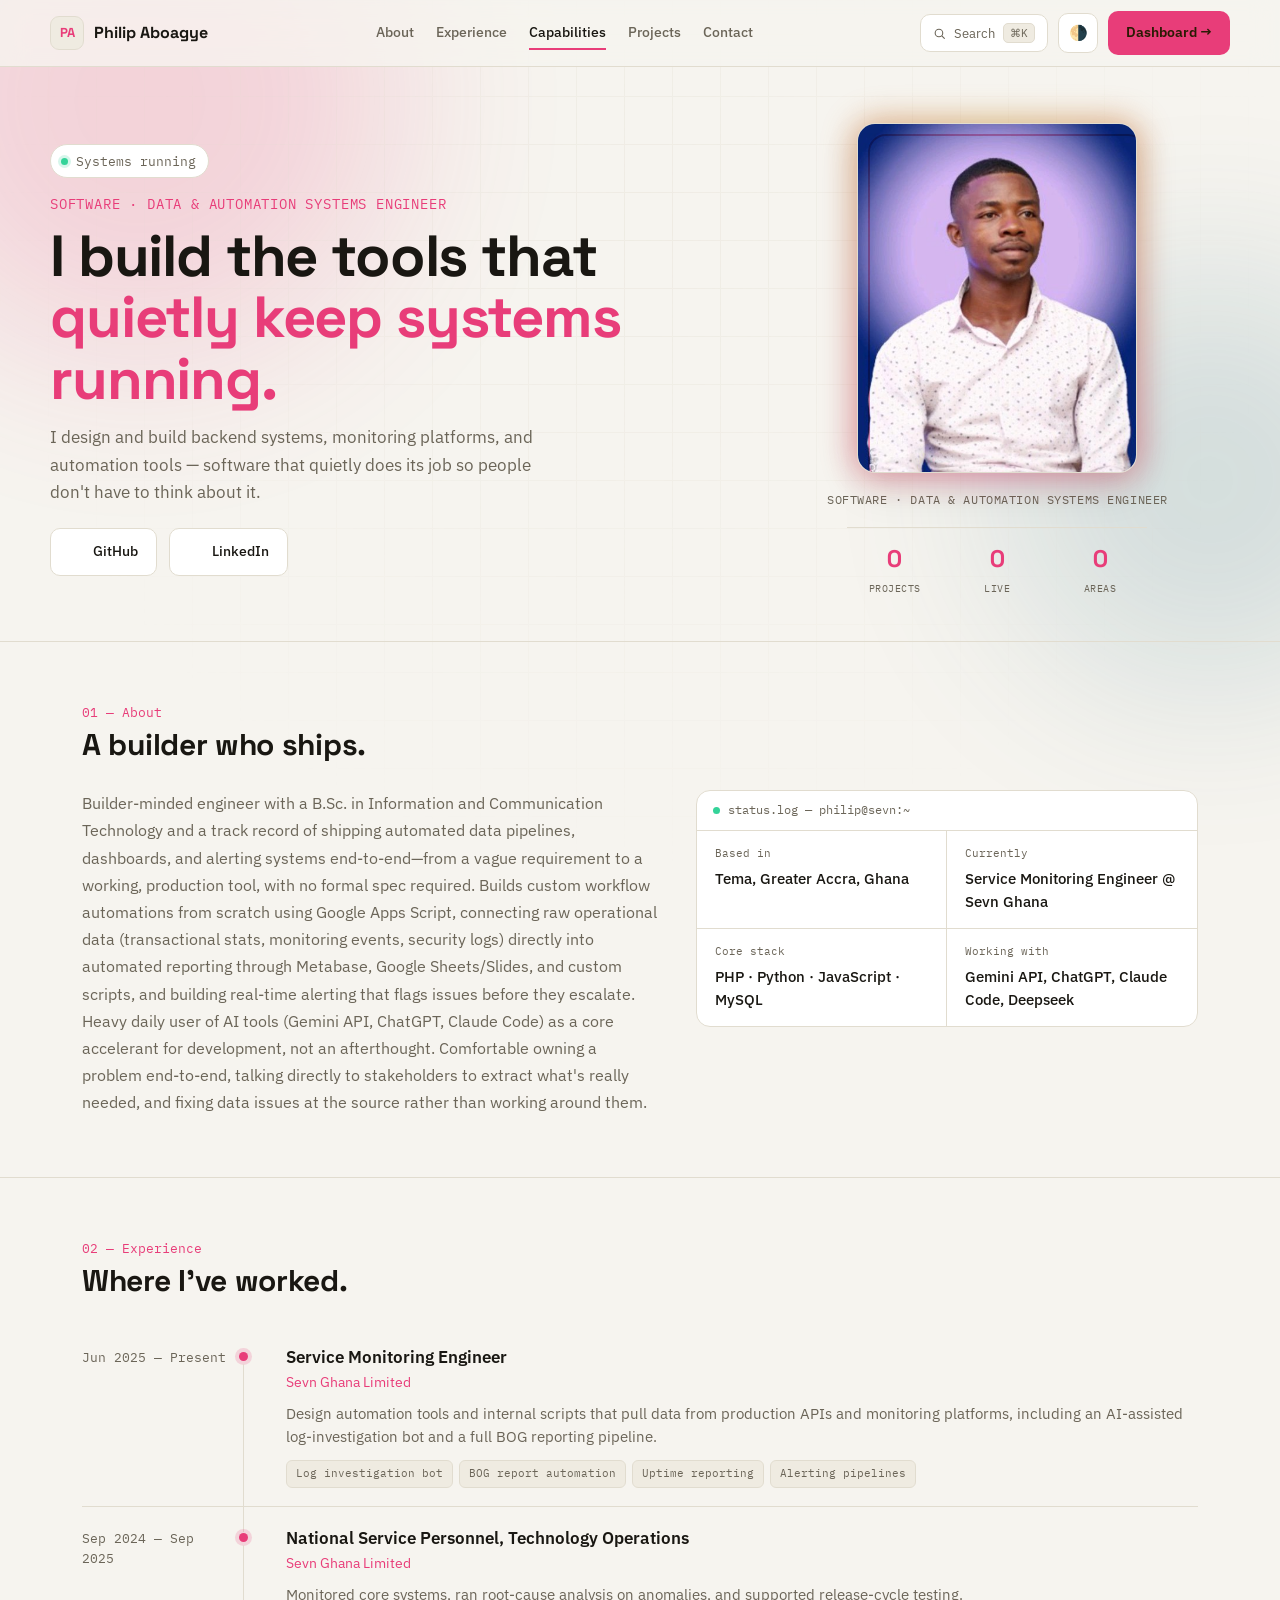
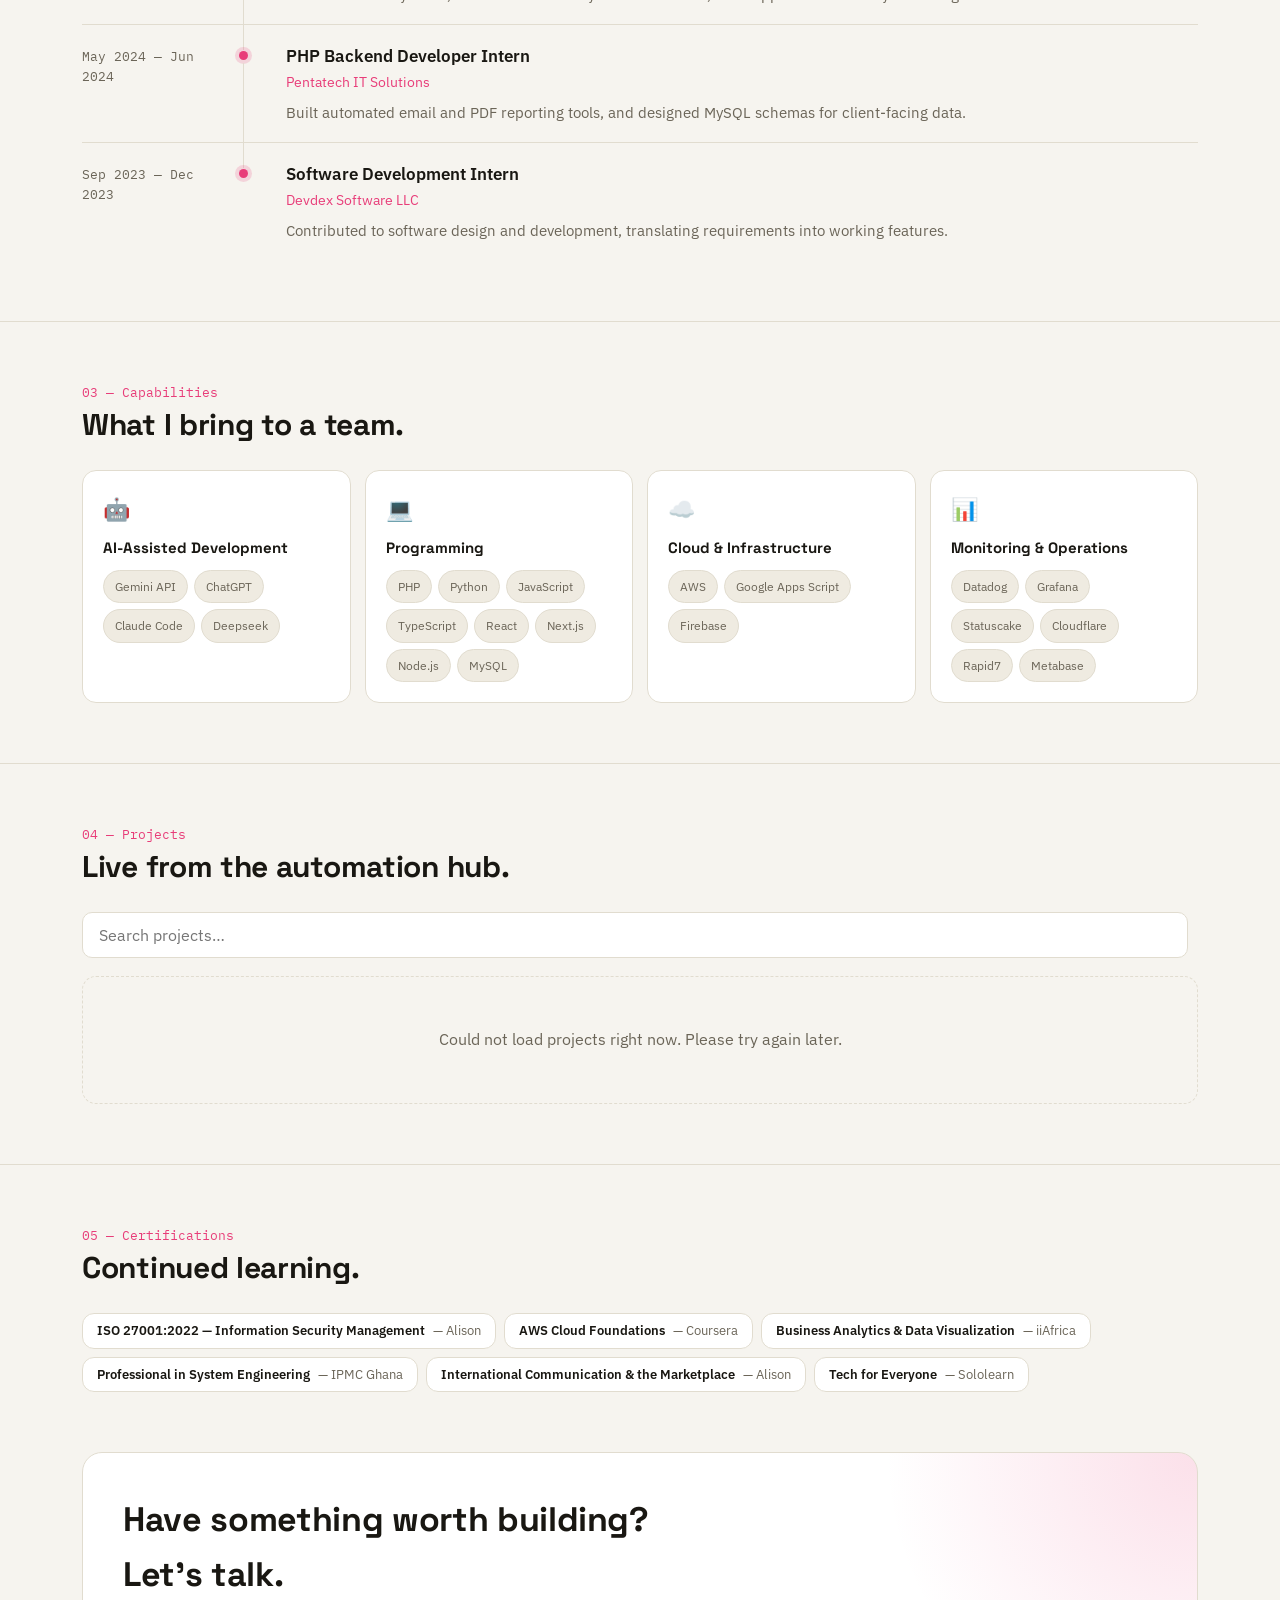
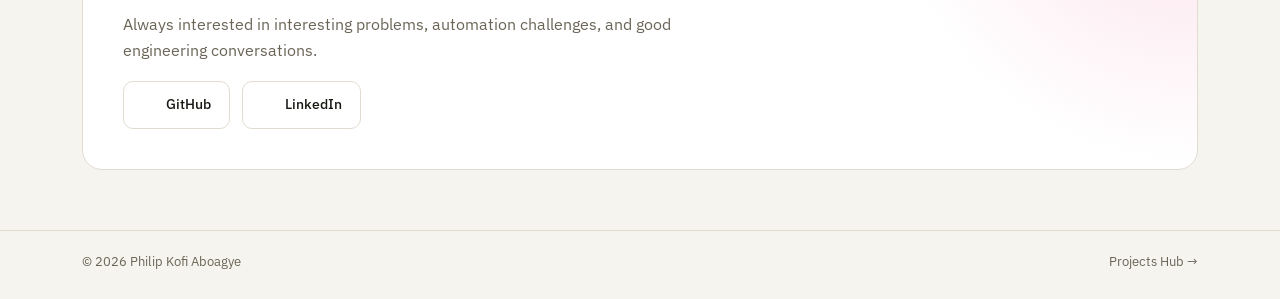
==== commit d806b693: "Change portrait image source from .jpg to .jpeg" ====
--- a/index.html
+++ b/index.html
@@ -771,7 +771,7 @@
       <div class="portrait-block">
         <div class="portrait-shell">
           <div class="portrait-frame" id="portraitFrame">
-          <img id="portraitImg" src="portrait.jpg" alt="Philip Kofi Aboagye"
+          <img id="portraitImg" src="portrait.jpeg" alt="Philip Kofi Aboagye"
                width="800" height="1000" fetchpriority="high" referrerpolicy="no-referrer">
         </div>
           <!-- <div class="portrait-frame">
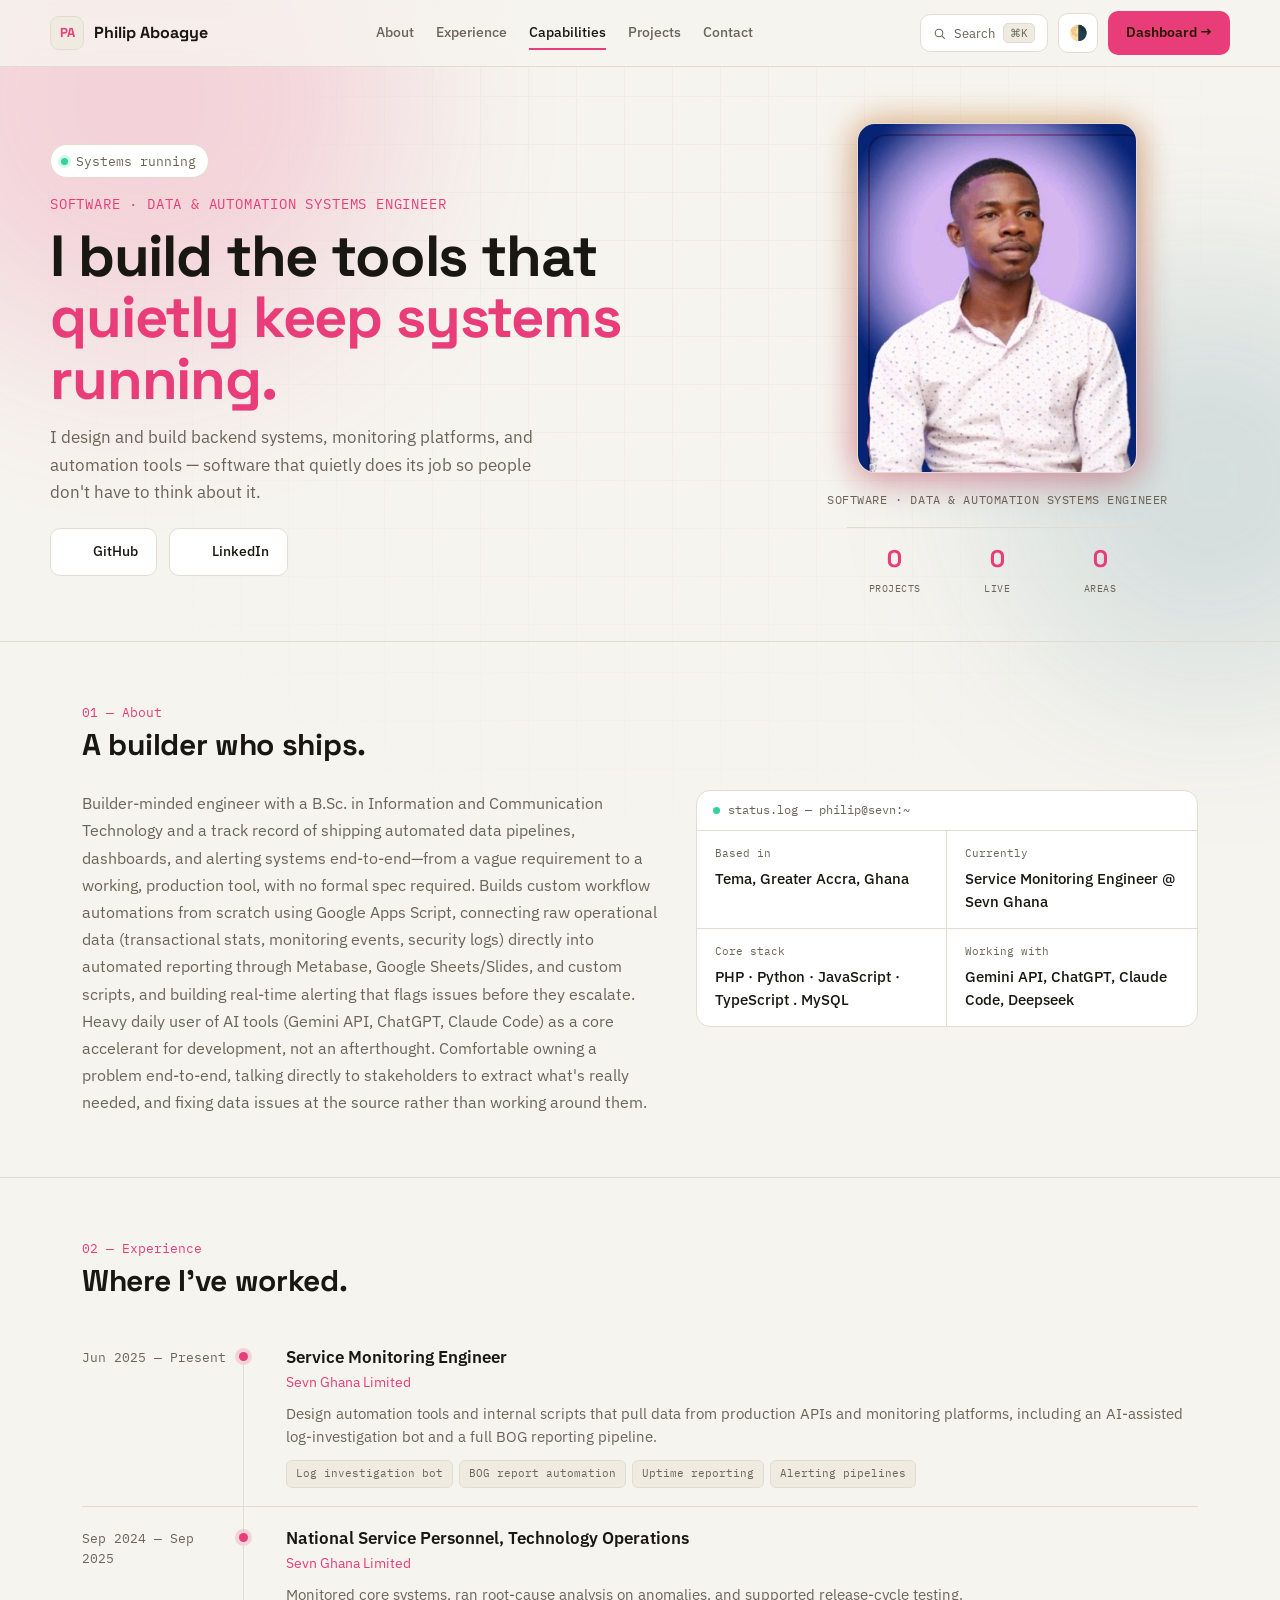
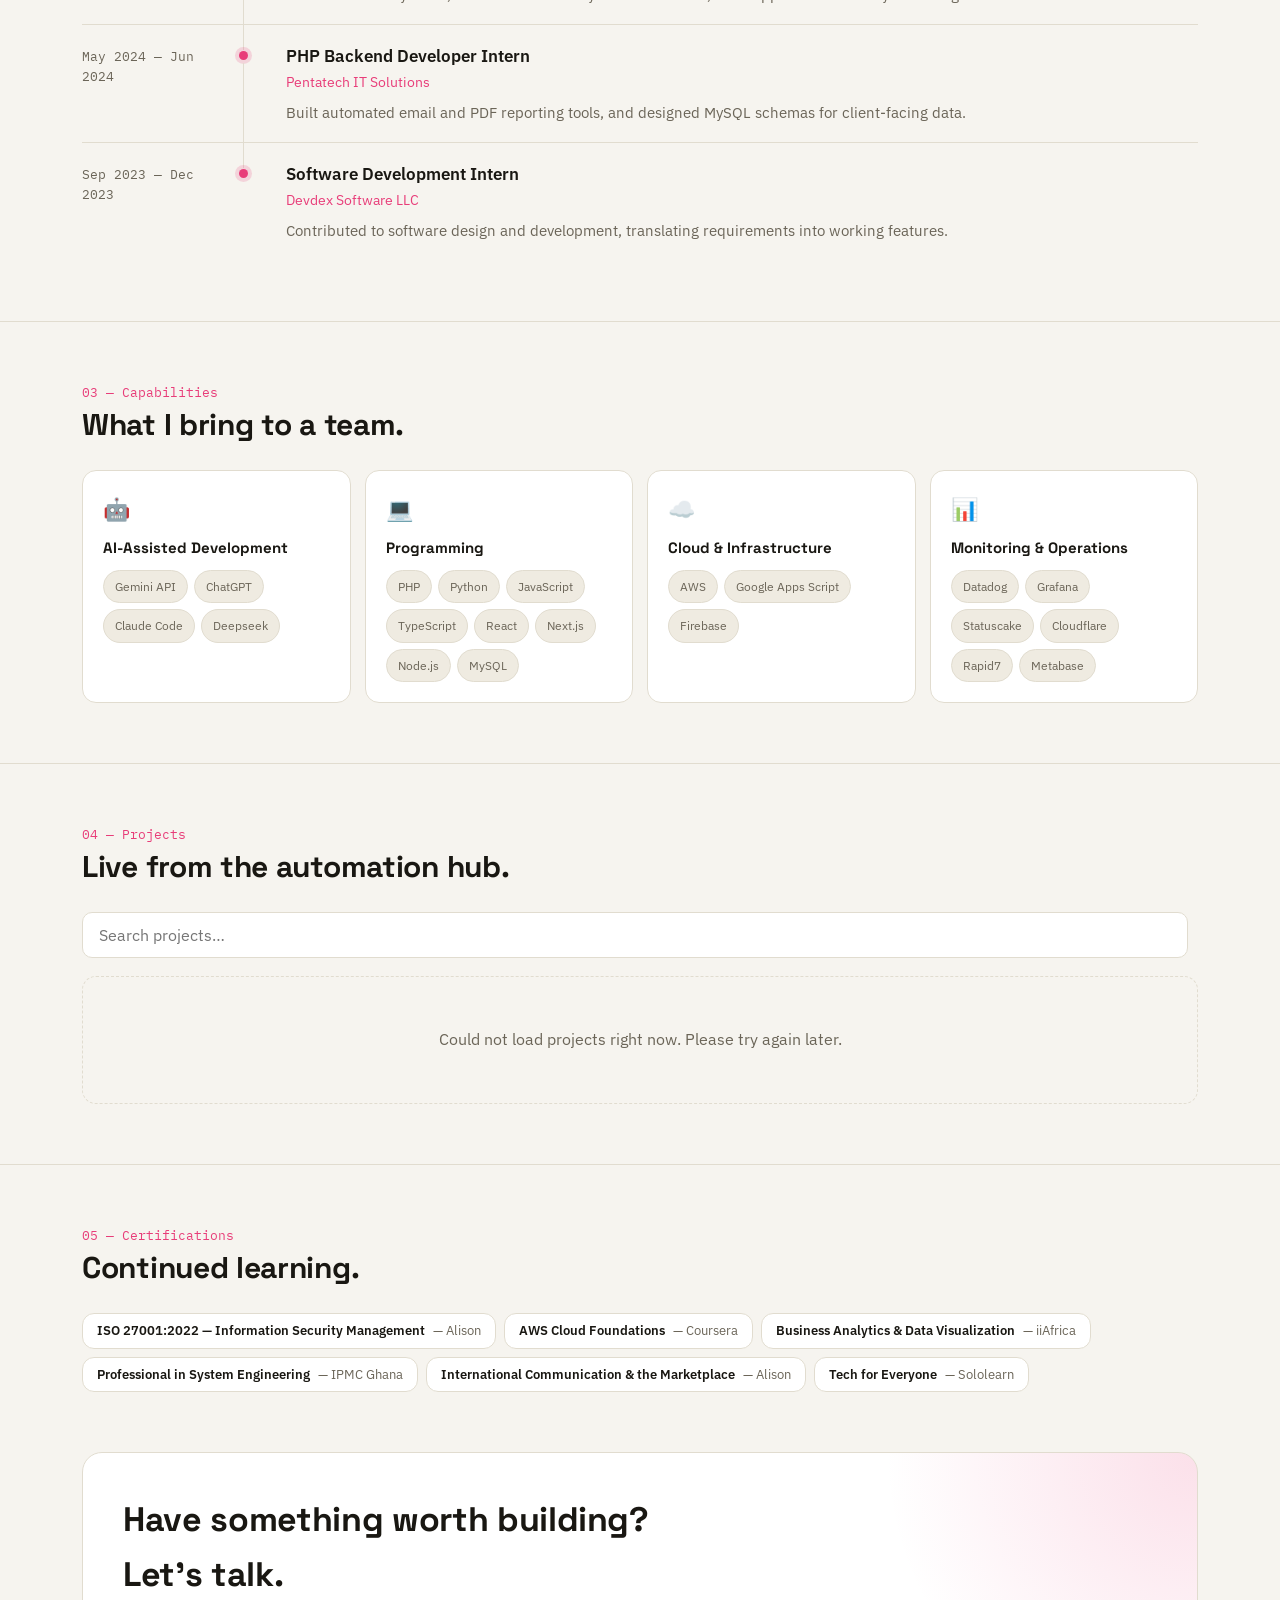
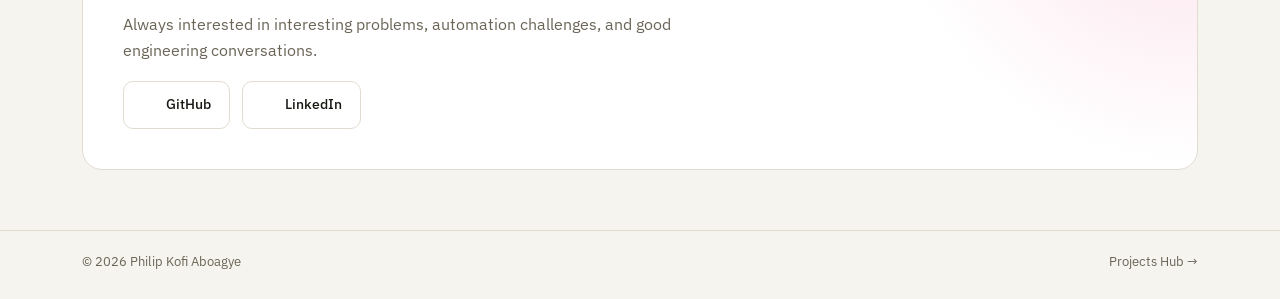
==== commit 64e1ed32: "Update core stack to include TypeScript" ====
--- a/index.html
+++ b/index.html
@@ -805,7 +805,7 @@
       readout: [
         { label: 'Based in', value: 'Tema, Greater Accra, Ghana' },
         { label: 'Currently', value: 'Service Monitoring Engineer @ Sevn Ghana' },
-        { label: 'Core stack', value: 'PHP · Python · JavaScript · MySQL' },
+        { label: 'Core stack', value: 'PHP · Python · JavaScript · TypeScript . MySQL' },
         { label: 'Working with', value: 'Gemini API, ChatGPT, Claude Code, Deepseek' }
       ],
       experience: [
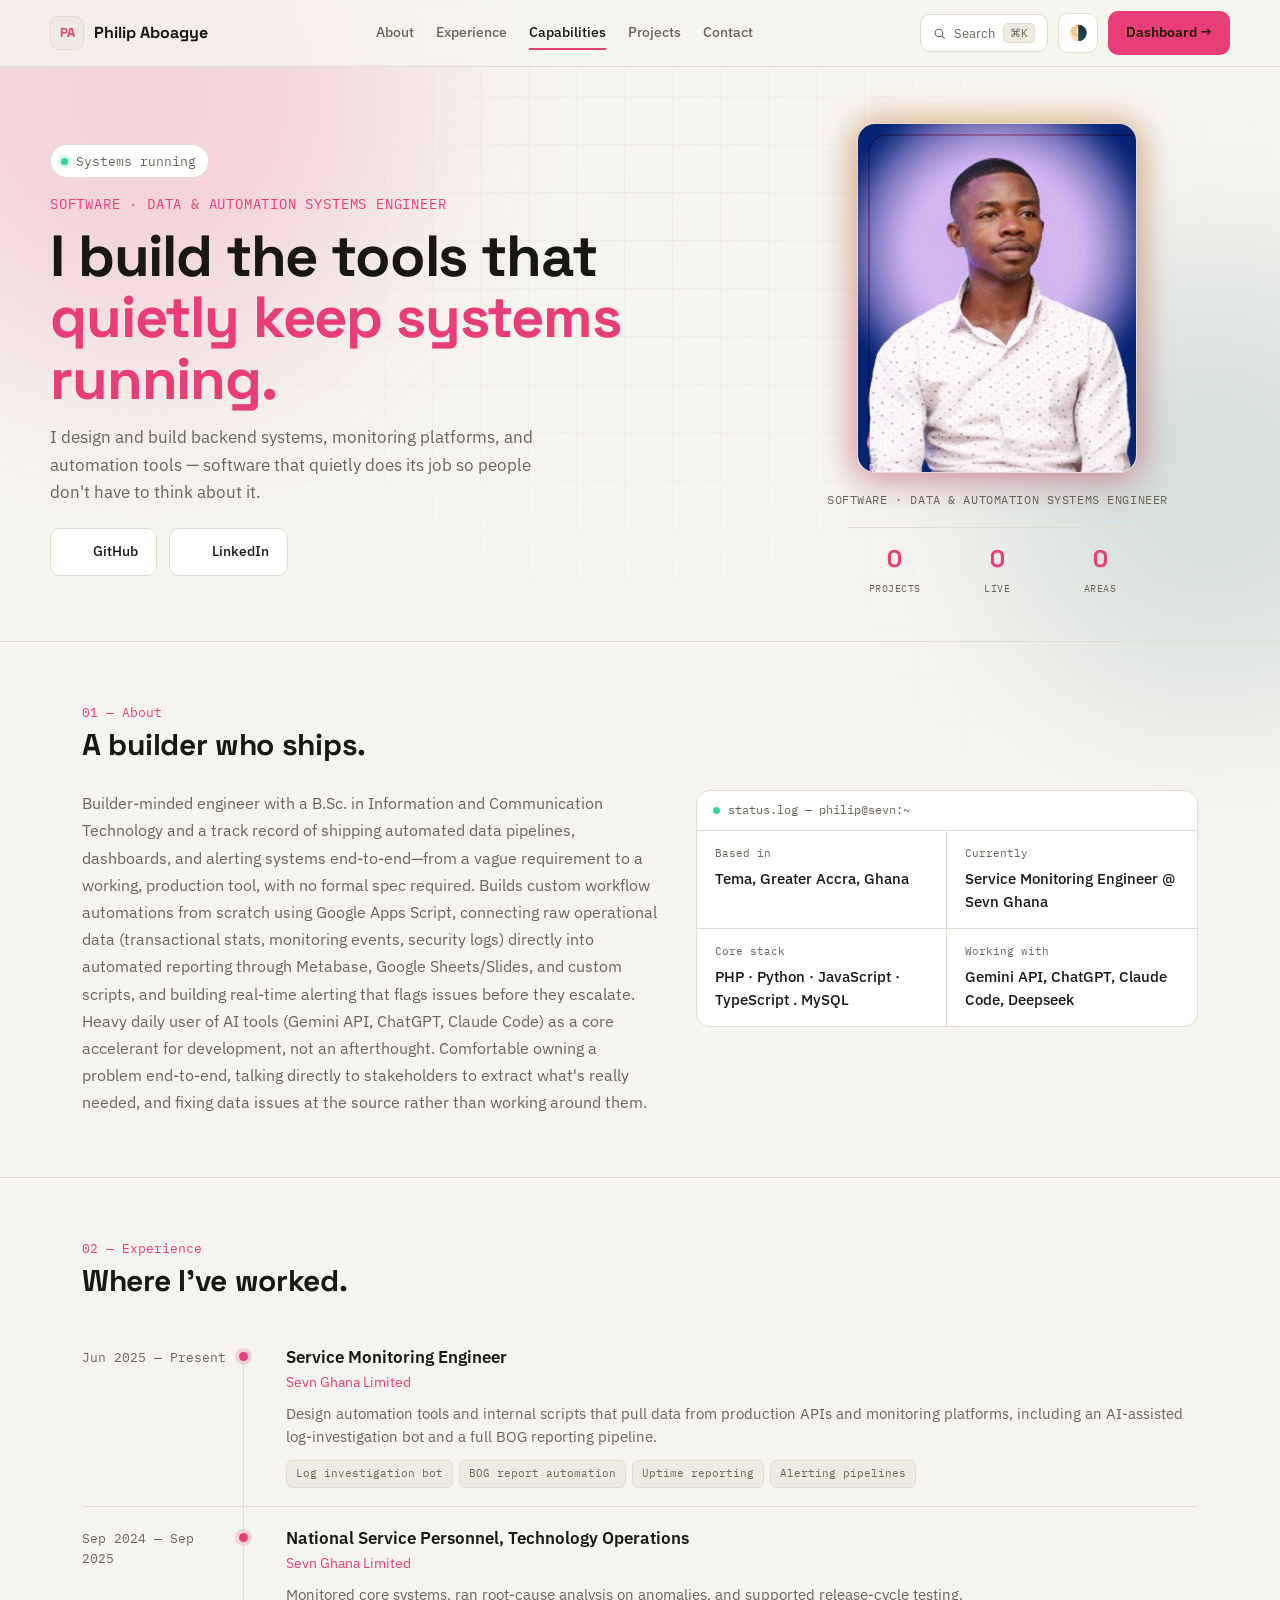
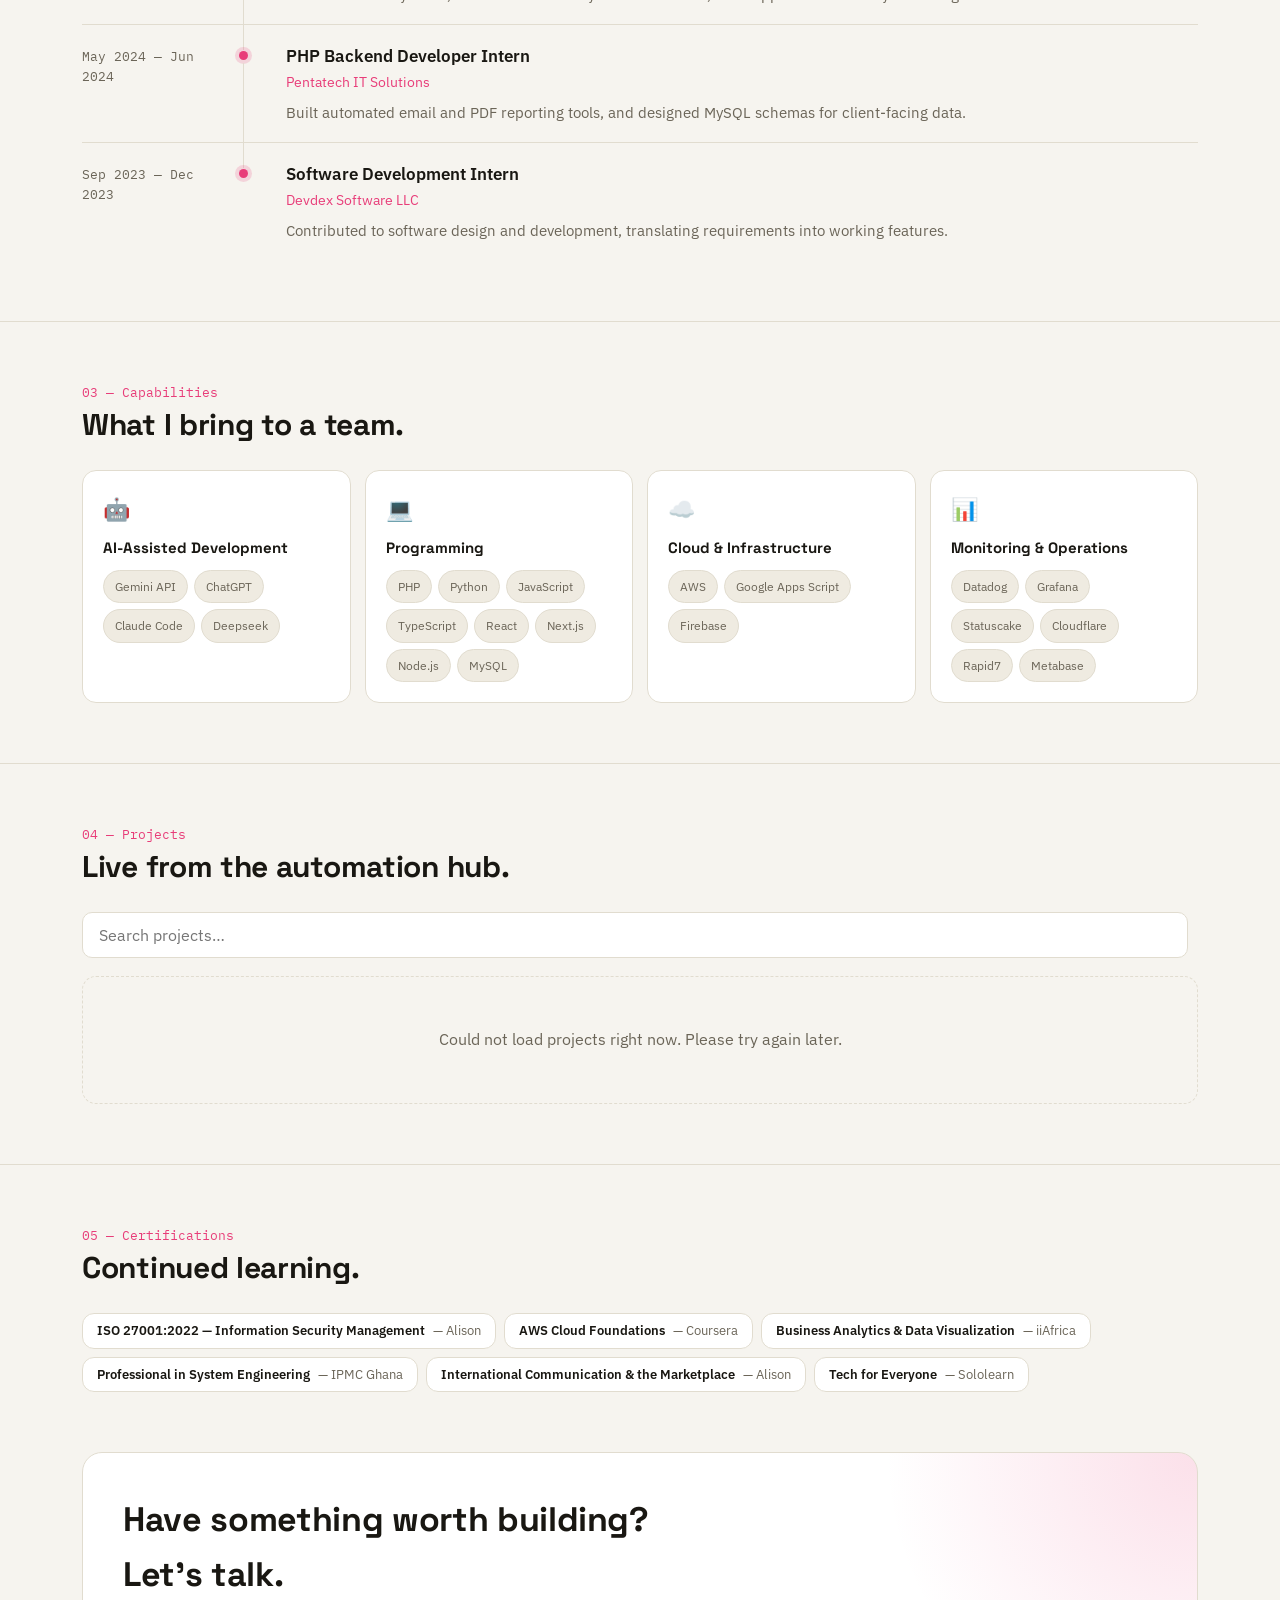
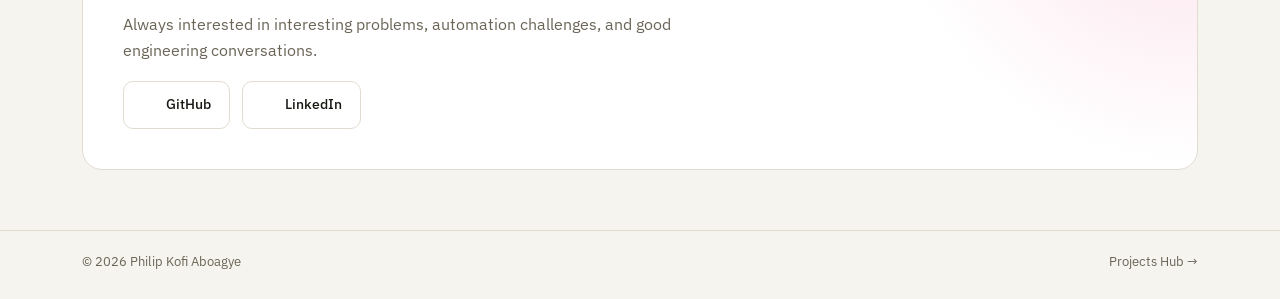
==== commit e9c33da3: "Add tools section and initialize tools marquee" ====
--- a/index.html
+++ b/index.html
@@ -901,6 +901,26 @@
     </div>
   </section>
 
+
+
+
+
+
+  <section class="block" id="tools" hidden>
+  <div class="wrap">
+    <div class="block-head reveal">
+      <div class="block-tag">Toolbox</div>
+      <h2>Tools I work with.</h2>
+    </div>
+  </div>
+  <div class="tools-marquee" role="region" aria-label="Tools I use">
+    <div class="tools-track" id="toolsTrack"></div>
+  </div>
+</section>
+
+
+  
+
   <section class="block" id="certifications">
     <div class="wrap">
       <div class="block-head reveal">
@@ -1667,6 +1687,42 @@
       img.addEventListener('error', () => frame.classList.add('img-failed'), { once: true });
     })();
 
+
+
+    (function initToolsMarquee() {
+  const section = document.getElementById('tools');
+  const track = document.getElementById('toolsTrack');
+  if (!section || !track) return;
+  const cb = 'toolsCb_' + Date.now();
+  let done = false, s;
+  const clean = () => {
+    try { delete window[cb]; } catch (e) { window[cb] = undefined; }
+    if (s && s.parentNode) s.parentNode.removeChild(s);
+  };
+  const timer = setTimeout(() => { done = true; clean(); }, 8000);
+  window[cb] = data => {
+    if (done) return;
+    done = true; clearTimeout(timer);
+    const tools = (data && Array.isArray(data.tools) ? data.tools : []).filter(t => t && t.iconUrl);
+    if (tools.length) {
+      const reps = Math.max(1, Math.ceil(12 / tools.length));   // fill wide screens
+      const items = Array.from({ length: reps }).flatMap(() => tools).map(t =>
+        `<div class="tools-item"><img src="${escapeHtml(safeUrl(t.iconUrl))}" alt="${escapeHtml(t.name)}" loading="lazy" referrerpolicy="no-referrer" draggable="false"></div>`
+      ).join('');
+      track.innerHTML = `<div class="tools-group">${items}</div><div class="tools-group" aria-hidden="true">${items}</div>`;
+      track.style.setProperty('--dur', Math.max(24, tools.length * reps * 3) + 's');
+      section.hidden = false;
+    }
+    clean();
+  };
+  s = document.createElement('script');
+  s.src = DASHBOARD_URL + '?action=publicTools&callback=' + cb;
+  s.onerror = () => { done = true; clearTimeout(timer); clean(); };
+  document.body.appendChild(s);
+})();
+
+    
+
     loadPortfolioData();
   </script>
 </body>
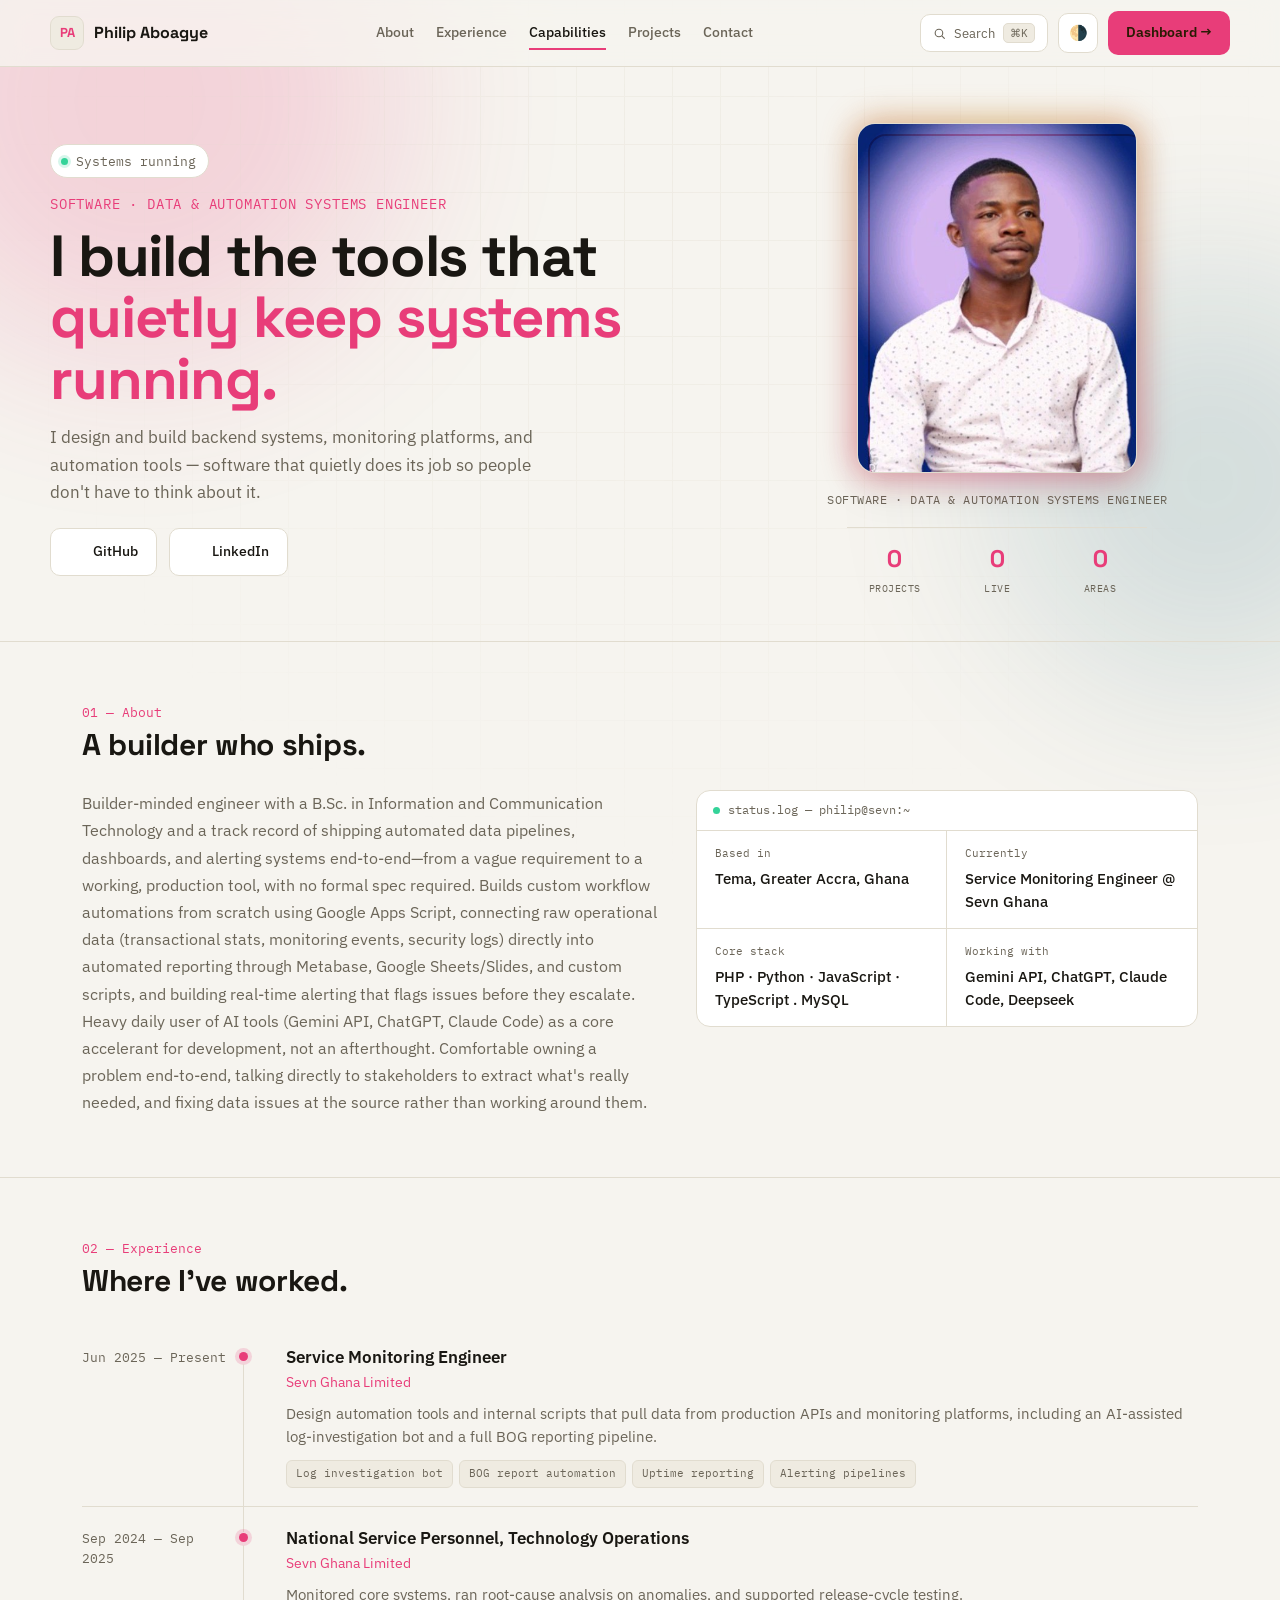
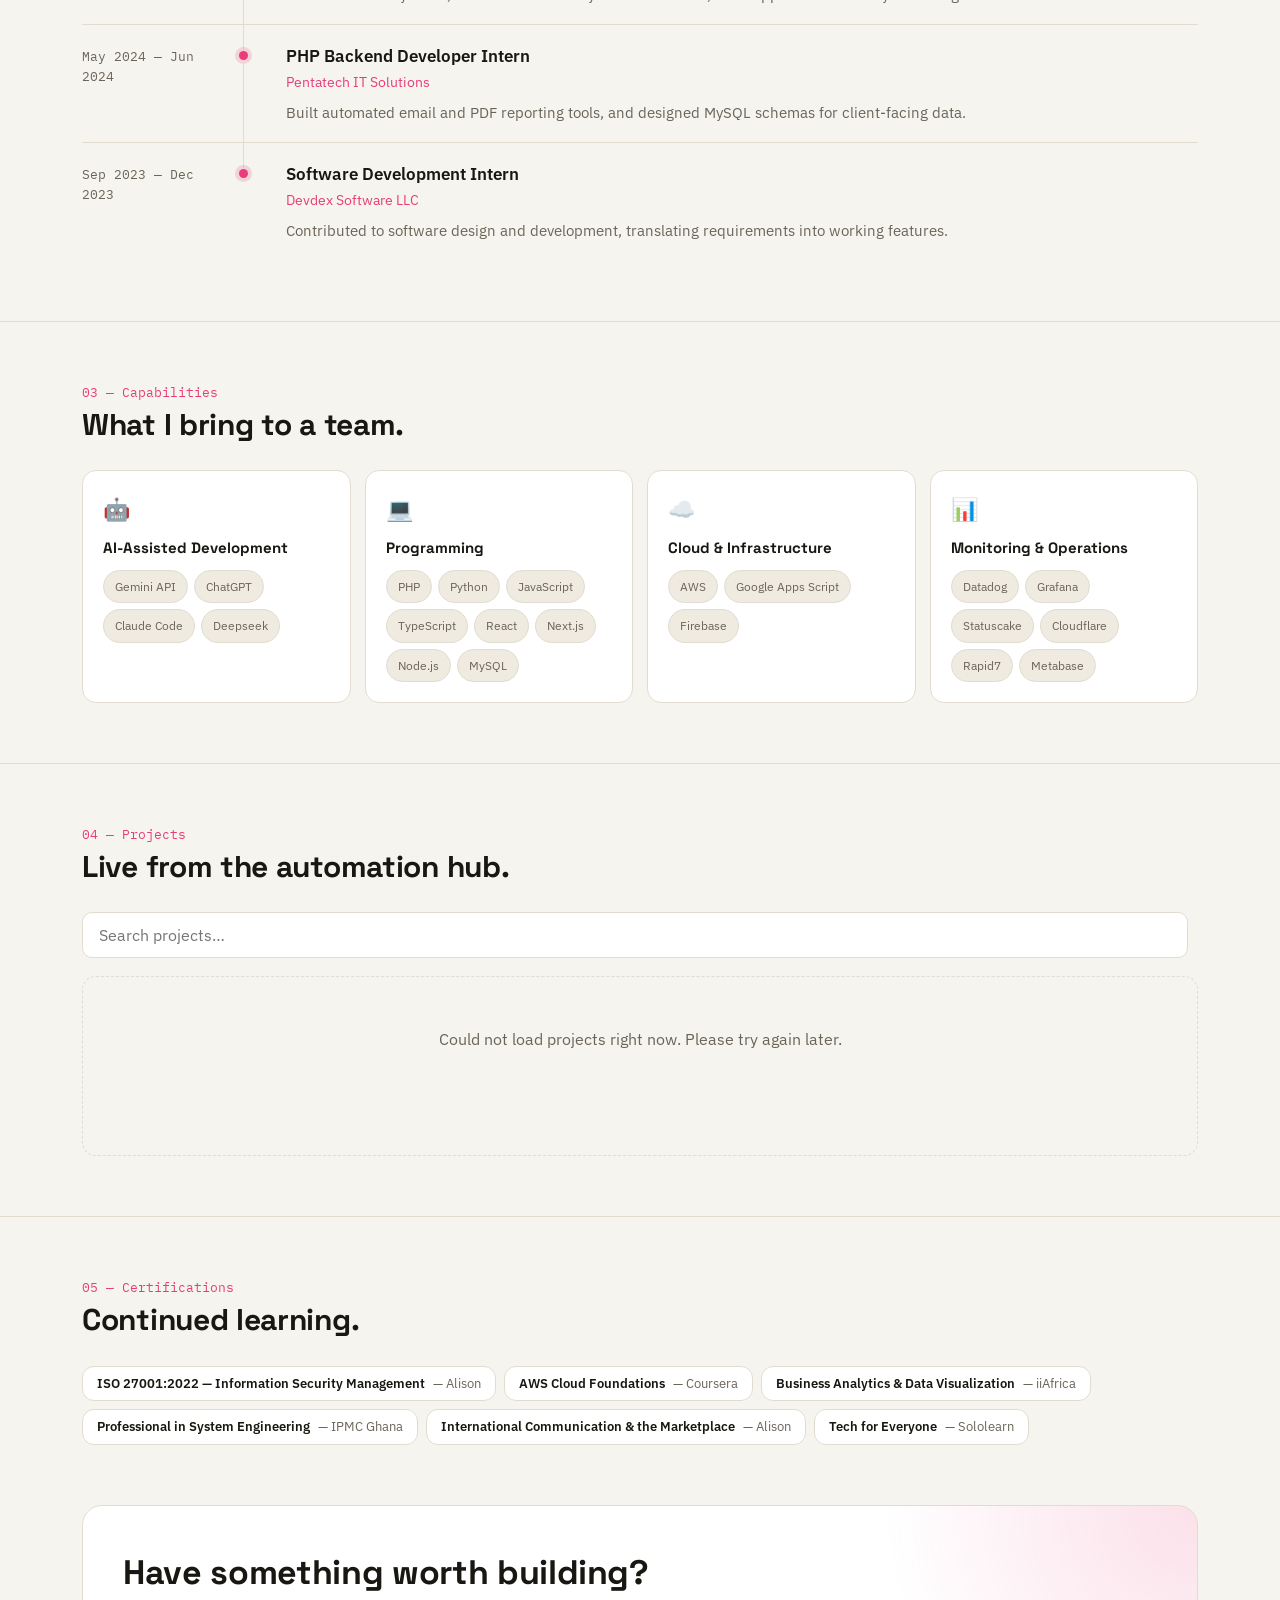
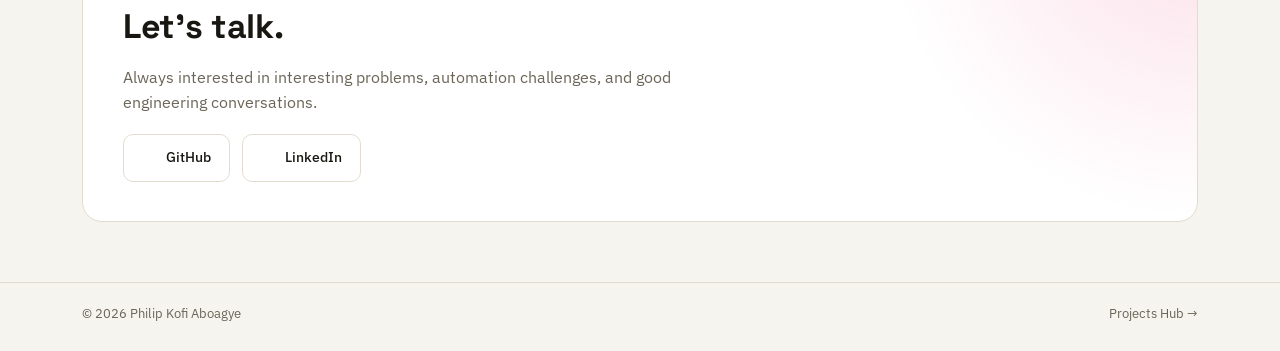
==== commit 95ef6fd7: "Update index.html" ====
--- a/index.html
+++ b/index.html
@@ -919,6 +919,17 @@
 </section>
 
 
+
+  <section class="block" id="gallery" hidden>
+  <div class="wrap">
+    <div class="block-head reveal">
+      <div class="block-tag">Gallery</div>
+      <h2>Moments &amp; milestones.</h2>
+    </div>
+    <div class="gal-masonry" id="galGrid"></div>
+  </div>
+</section>
+
   
 
   <section class="block" id="certifications">
@@ -982,6 +993,18 @@
     </div>
   </div>
 
+
+
+  <div class="gal-lightbox" id="galLightbox" hidden role="dialog" aria-modal="true" aria-label="Gallery photo">
+  <button class="gal-lb-close" id="galLbClose" aria-label="Close">✕</button>
+  <button class="gal-lb-nav prev" id="galLbPrev" aria-label="Previous photo">‹</button>
+  <figure class="gal-lb-fig">
+    <img id="galLbImg" alt="">
+    <figcaption id="galLbCap"></figcaption>
+  </figure>
+  <button class="gal-lb-nav next" id="galLbNext" aria-label="Next photo">›</button>
+</div>
+
   <!-- Command palette -->
   <div class="cmdk-overlay" id="cmdk" role="dialog" aria-modal="true" aria-label="Command palette">
     <div class="cmdk-panel" role="combobox" aria-expanded="true" aria-haspopup="listbox">
@@ -1293,6 +1316,67 @@
         });
       });
     }
+
+
+
+
+    (function initGallery() {
+  const section = document.getElementById('gallery'), grid = document.getElementById('galGrid');
+  const lb = document.getElementById('galLightbox'), lbImg = document.getElementById('galLbImg'), lbCap = document.getElementById('galLbCap');
+  if (!section || !grid || !lb) return;
+  let items = [], cur = 0, lastFocus = null;
+
+  const show = i => {
+    cur = (i + items.length) % items.length;
+    lbImg.src = safeUrl(items[cur].imageUrl); lbImg.alt = items[cur].description; lbCap.textContent = items[cur].description;
+  };
+  const open = i => {
+    lastFocus = document.activeElement; show(i); lb.hidden = false;
+    document.getElementById('galLbClose').focus();
+  };
+  const close = () => { lb.hidden = true; lbImg.removeAttribute('src'); if (lastFocus) lastFocus.focus(); };
+
+  grid.addEventListener('click', e => { const f = e.target.closest('.gal-item'); if (f) open(+f.dataset.i); });
+  grid.addEventListener('keydown', e => {
+    const f = e.target.closest('.gal-item');
+    if (f && (e.key === 'Enter' || e.key === ' ')) { e.preventDefault(); open(+f.dataset.i); }
+  });
+  document.getElementById('galLbClose').onclick = close;
+  document.getElementById('galLbPrev').onclick = () => show(cur - 1);
+  document.getElementById('galLbNext').onclick = () => show(cur + 1);
+  lb.addEventListener('click', e => { if (e.target === lb) close(); });
+  document.addEventListener('keydown', e => {
+    if (lb.hidden) return;
+    if (e.key === 'Escape') close();
+    else if (e.key === 'ArrowLeft') show(cur - 1);
+    else if (e.key === 'ArrowRight') show(cur + 1);
+  });
+
+  const cb = 'galCb_' + Date.now(); let done = false, s;
+  const clean = () => { try { delete window[cb]; } catch (e) { window[cb] = undefined; } if (s && s.parentNode) s.parentNode.removeChild(s); };
+  const timer = setTimeout(() => { done = true; clean(); }, 8000);
+  window[cb] = data => {
+    if (done) return; done = true; clearTimeout(timer);
+    items = (data && Array.isArray(data.items) ? data.items : []).filter(g => g && g.imageUrl);
+    if (items.length) {
+      grid.innerHTML = items.map((g, i) => `
+        <figure class="gal-item" data-i="${i}" role="button" tabindex="0">
+          <img src="${escapeHtml(safeUrl(g.imageUrl))}" alt="${escapeHtml(g.description)}" loading="lazy" referrerpolicy="no-referrer"
+               onload="this.classList.add('loaded')" onerror="this.closest('.gal-item').remove()">
+          <figcaption><span>${escapeHtml(g.description)}</span></figcaption>
+        </figure>`).join('');
+      grid.querySelectorAll('img').forEach(im => { if (im.complete && im.naturalWidth) im.classList.add('loaded'); });
+      section.hidden = false;
+    }
+    clean();
+  };
+  s = document.createElement('script');
+  s.src = DASHBOARD_URL + '?action=publicGallery&callback=' + cb;
+  s.onerror = () => { done = true; clearTimeout(timer); clean(); };
+  document.body.appendChild(s);
+})();
+
+    
 
     // ---------- Grid render with FLIP ----------
     function renderGrid() {
--- a/enhancements.css
+++ b/enhancements.css
@@ -156,3 +156,49 @@
 
 /* ---------- Motion safety for the tilt effect ---------- */
 @media (hover: none) { .card { transform: none !important; } }
+
+
+
+
+
+[hidden] { display: none !important; }
+
+/* ---------- Tools marquee (seamless loop: two identical groups, shift -50%) ---------- */
+#tools .wrap { padding-bottom: 0; }
+.tools-marquee {
+  overflow: hidden; padding: 6px 0;
+  -webkit-mask-image: linear-gradient(90deg, transparent, #000 8%, #000 92%, transparent);
+          mask-image: linear-gradient(90deg, transparent, #000 8%, #000 92%, transparent);
+}
+.tools-track { display: flex; width: max-content; animation: toolsScroll var(--dur, 40s) linear infinite; will-change: transform; }
+.tools-marquee:hover .tools-track { animation-play-state: paused; }
+.tools-group { display: flex; gap: 14px; padding-right: 14px; }
+.tools-item {
+  flex: 0 0 auto; width: clamp(96px, 14vw, 140px); height: 72px; padding: 14px 18px;
+  display: grid; place-items: center; background: #fff;
+  border: 1px solid var(--line); border-radius: 16px;
+  transition: transform .25s ease, box-shadow .25s ease;
+}
+.tools-item img { max-width: 100%; max-height: 100%; object-fit: contain; opacity: .8; filter: grayscale(1); transition: filter .25s ease, opacity .25s ease; }
+.tools-item:hover { transform: translateY(-3px); box-shadow: 0 12px 26px rgba(0,0,0,.18); }
+.tools-item:hover img { filter: none; opacity: 1; }
+@keyframes toolsScroll { to { transform: translateX(-50%); } }
+@media (prefers-reduced-motion: reduce) {
+  .tools-track { animation: none; width: auto; flex-wrap: wrap; justify-content: center; padding: 0 16px; }
+  .tools-group[aria-hidden="true"] { display: none; }
+  .tools-group { flex-wrap: wrap; justify-content: center; padding-right: 0; }
+}
+
+/* ---------- Bento project grid (position-based, so filters/search still work) ---------- */
+.grid { grid-template-columns: 1fr; grid-auto-flow: dense; grid-auto-rows: minmax(180px, auto); gap: 14px; }
+@media (min-width: 640px)  { .grid { grid-template-columns: repeat(2, minmax(0, 1fr)); }
+                             .card:nth-child(6n+1) { grid-column: span 2; } }
+@media (min-width: 1024px) { .grid { grid-template-columns: repeat(4, minmax(0, 1fr)); }
+                             .card:nth-child(6n+1) { grid-column: span 2; grid-row: span 2; }
+                             .card:nth-child(6n+4) { grid-column: span 2; } }
+.card:nth-child(6n+1) { padding: clamp(20px, 3vw, 30px); }
+.card:nth-child(6n+1) .card-icon { width: 56px; height: 56px; font-size: 26px; }
+.card:nth-child(6n+1) .card-name { font-size: clamp(19px, 2.2vw, 26px); letter-spacing: -.02em; }
+.card:nth-child(6n+1) .card-desc { font-size: 14.5px; max-width: 46ch; }
+.card:nth-child(6n+1) .card-top { margin-bottom: auto; }
+.grid > .empty-state, .grid > .skeleton-card { grid-column: 1 / -1; }
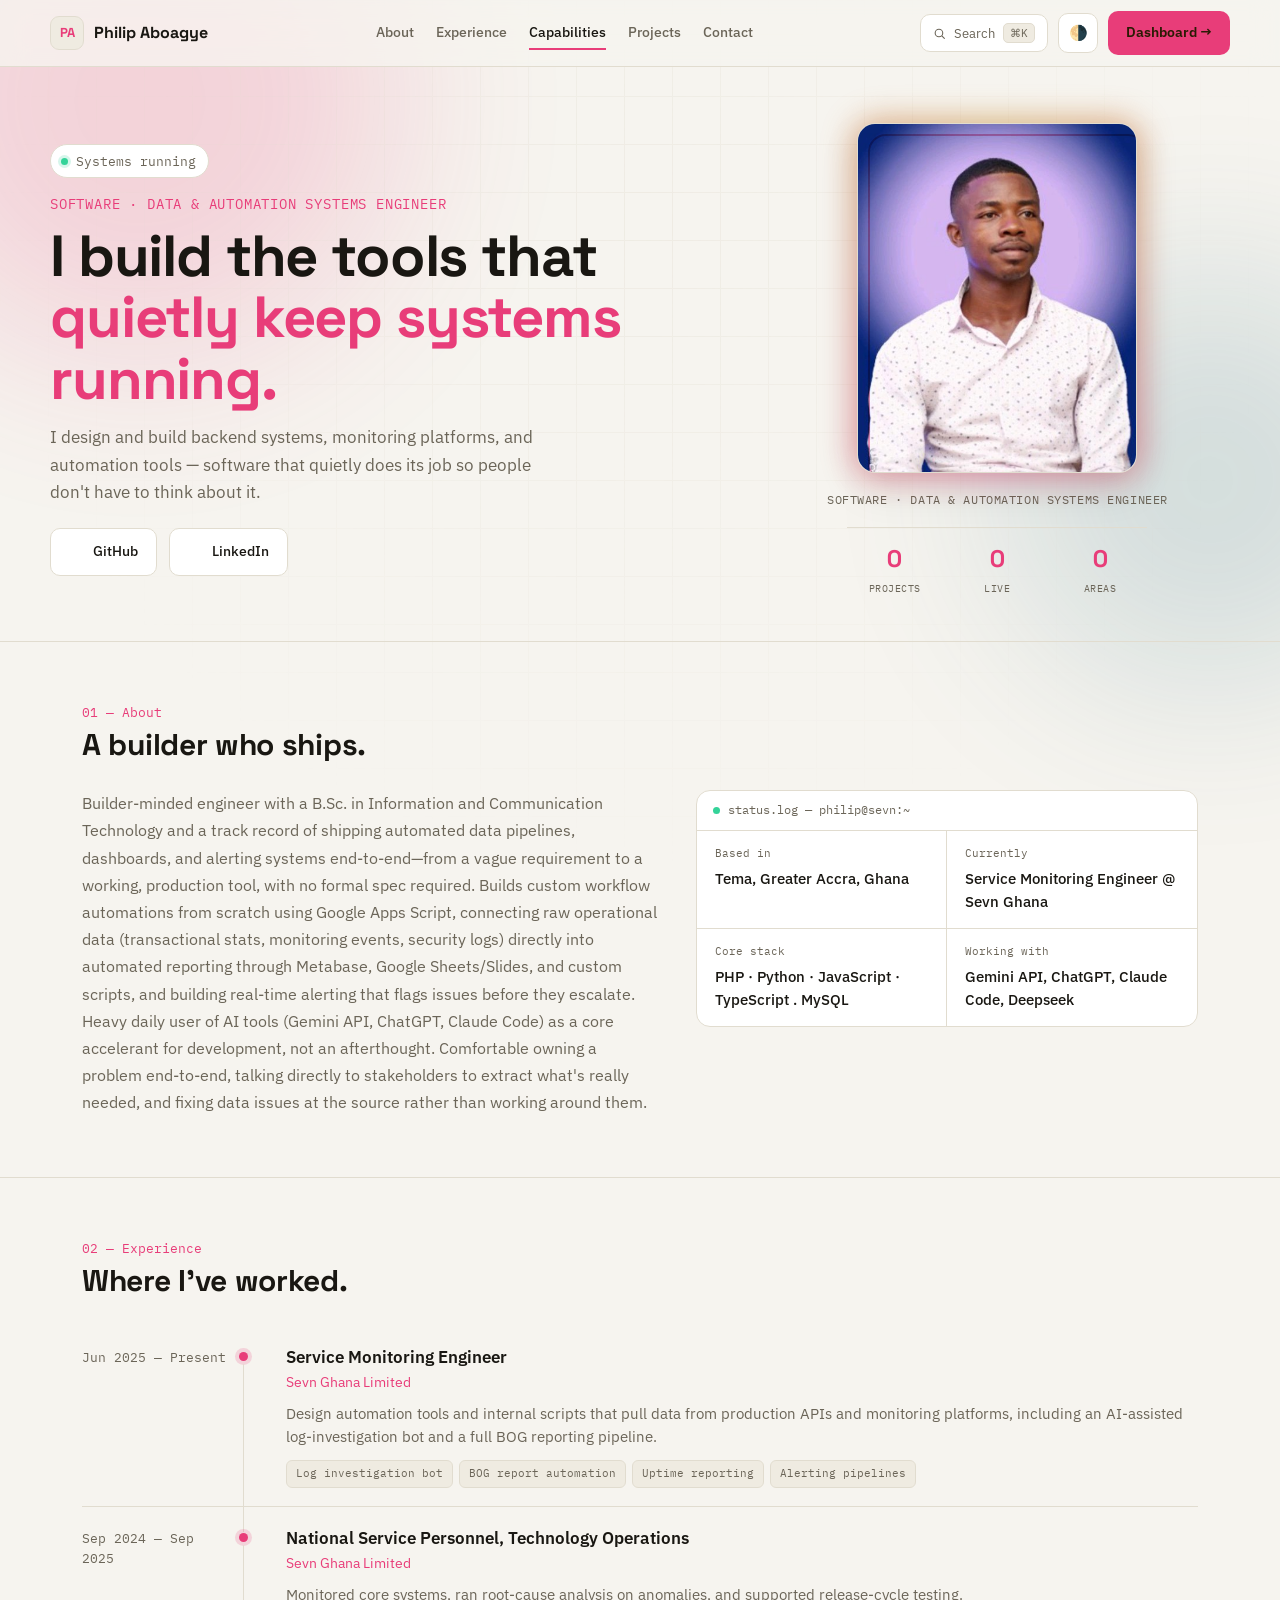
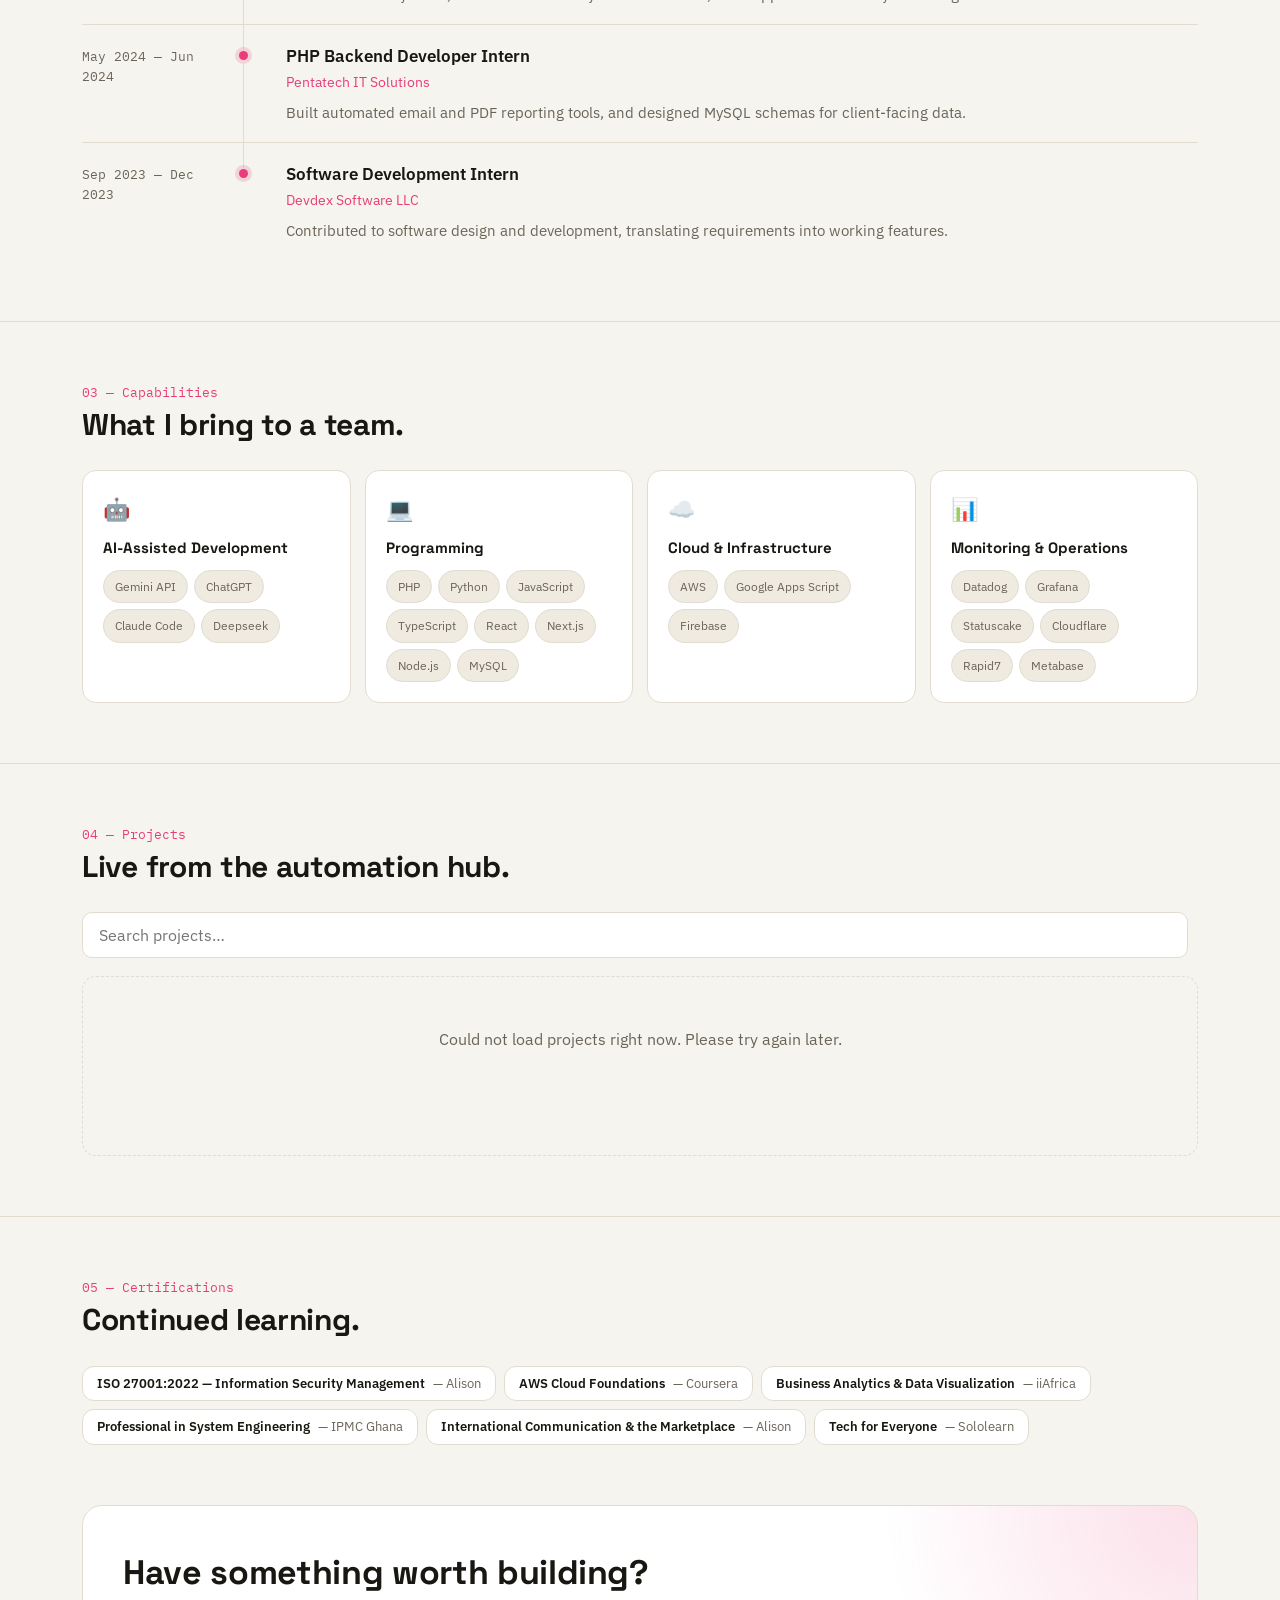
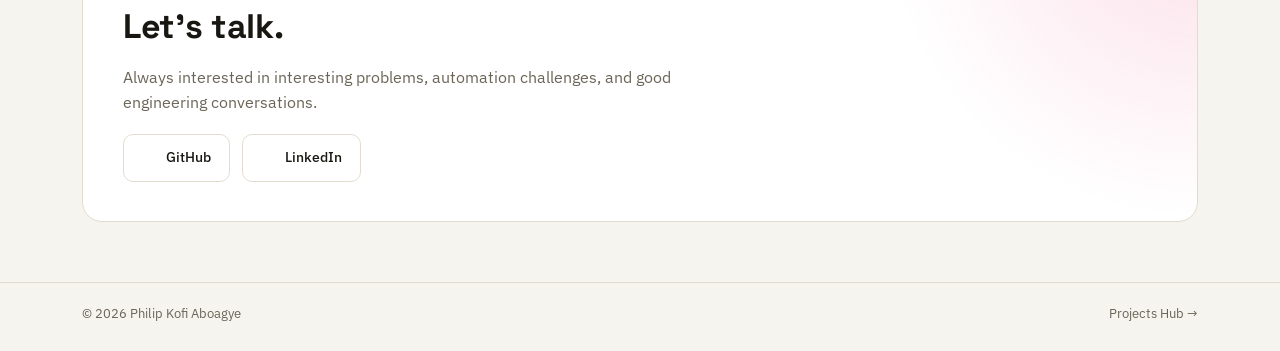
==== commit 6deb5c41: "Update index.html" ====
--- a/index.html
+++ b/index.html
@@ -930,6 +930,17 @@
   </div>
 </section>
 
+
+  <section class="block" id="videos" hidden>
+  <div class="wrap">
+    <div class="block-head reveal">
+      <div class="block-tag">Videos</div>
+      <h2>Watch &amp; learn.</h2>
+    </div>
+    <div class="vid-grid" id="vidGrid"></div>
+  </div>
+</section>
+
   
 
   <section class="block" id="certifications">
--- a/enhancements.css
+++ b/enhancements.css
@@ -202,3 +202,64 @@
 .card:nth-child(6n+1) .card-desc { font-size: 14.5px; max-width: 46ch; }
 .card:nth-child(6n+1) .card-top { margin-bottom: auto; }
 .grid > .empty-state, .grid > .skeleton-card { grid-column: 1 / -1; }
+
+
+
+
+
+
+
+
+[hidden] { display: none !important; }
+
+/* ---------- Gallery: masonry with caption overlay ---------- */
+.gal-masonry { column-width: 260px; column-gap: 14px; }
+@media (max-width: 600px) { .gal-masonry { column-count: 2; column-width: auto; column-gap: 10px; } }
+.gal-item {
+  position: relative; display: block; margin: 0 0 14px; break-inside: avoid;
+  min-height: 110px; overflow: hidden; cursor: zoom-in;
+  background: var(--panel-2); border: 1px solid var(--line); border-radius: 16px;
+  transition: box-shadow .3s ease, border-color .3s ease;
+}
+@media (max-width: 600px) { .gal-item { margin-bottom: 10px; border-radius: 12px; } }
+.gal-item:hover { border-color: var(--accent); box-shadow: 0 16px 34px rgba(0,0,0,.3); }
+.gal-item img {
+  display: block; width: 100%; height: auto; opacity: 0; transform: scale(1.03);
+  transition: opacity .6s ease, transform .7s cubic-bezier(.2,.7,.2,1);
+}
+.gal-item img.loaded { opacity: 1; transform: none; }
+.gal-item:hover img.loaded { transform: scale(1.045); }
+.gal-item figcaption {
+  position: absolute; inset: auto 0 0 0; padding: 48px 16px 14px; color: #fff;
+  font-size: 13.5px; line-height: 1.45; letter-spacing: .01em;
+  background: linear-gradient(to top, rgba(6,8,12,.9), rgba(6,8,12,.55) 55%, transparent);
+  opacity: 0; transform: translateY(10px);
+  transition: opacity .35s ease, transform .35s cubic-bezier(.2,.7,.2,1);
+}
+.gal-item figcaption span { display: -webkit-box; -webkit-line-clamp: 3; -webkit-box-orient: vertical; overflow: hidden; }
+.gal-item:hover figcaption, .gal-item:focus-visible figcaption { opacity: 1; transform: none; }
+@media (hover: none) { .gal-item figcaption { opacity: 1; transform: none; padding-top: 36px; font-size: 12.5px; } }
+
+/* ---------- Lightbox ---------- */
+.gal-lightbox {
+  position: fixed; inset: 0; z-index: 300; display: flex; align-items: center; justify-content: center;
+  padding: calc(56px + env(safe-area-inset-top)) 16px calc(24px + env(safe-area-inset-bottom));
+  background: rgba(5,6,9,.92); -webkit-backdrop-filter: blur(8px); backdrop-filter: blur(8px);
+  animation: fadeIn .2s ease;
+}
+.gal-lb-fig { margin: 0; max-width: min(1000px, 100%); text-align: center; }
+.gal-lb-fig img { max-width: 100%; max-height: 74vh; max-height: 74dvh; object-fit: contain; border-radius: 14px; box-shadow: 0 30px 70px rgba(0,0,0,.55); }
+.gal-lb-fig figcaption { margin: 16px auto 0; max-width: 62ch; color: #ECEFF4; font-size: 15px; line-height: 1.55; }
+.gal-lb-close, .gal-lb-nav {
+  position: absolute; width: 44px; height: 44px; border-radius: 50%; cursor: pointer;
+  border: 1px solid rgba(255,255,255,.18); background: rgba(255,255,255,.08); color: #fff;
+  font-size: 22px; line-height: 1; display: grid; place-items: center; transition: background .2s ease, border-color .2s ease;
+}
+.gal-lb-close { top: calc(12px + env(safe-area-inset-top)); right: 14px; font-size: 16px; }
+.gal-lb-nav { top: 50%; transform: translateY(-50%); }
+.gal-lb-nav.prev { left: 14px; } .gal-lb-nav.next { right: 14px; }
+.gal-lb-close:hover, .gal-lb-nav:hover { background: rgba(255,255,255,.18); border-color: var(--accent); }
+@media (max-width: 600px) {
+  .gal-lb-nav { top: auto; bottom: calc(14px + env(safe-area-inset-bottom)); transform: none; width: 40px; height: 40px; }
+  .gal-lightbox { padding-bottom: calc(70px + env(safe-area-inset-bottom)); }
+}
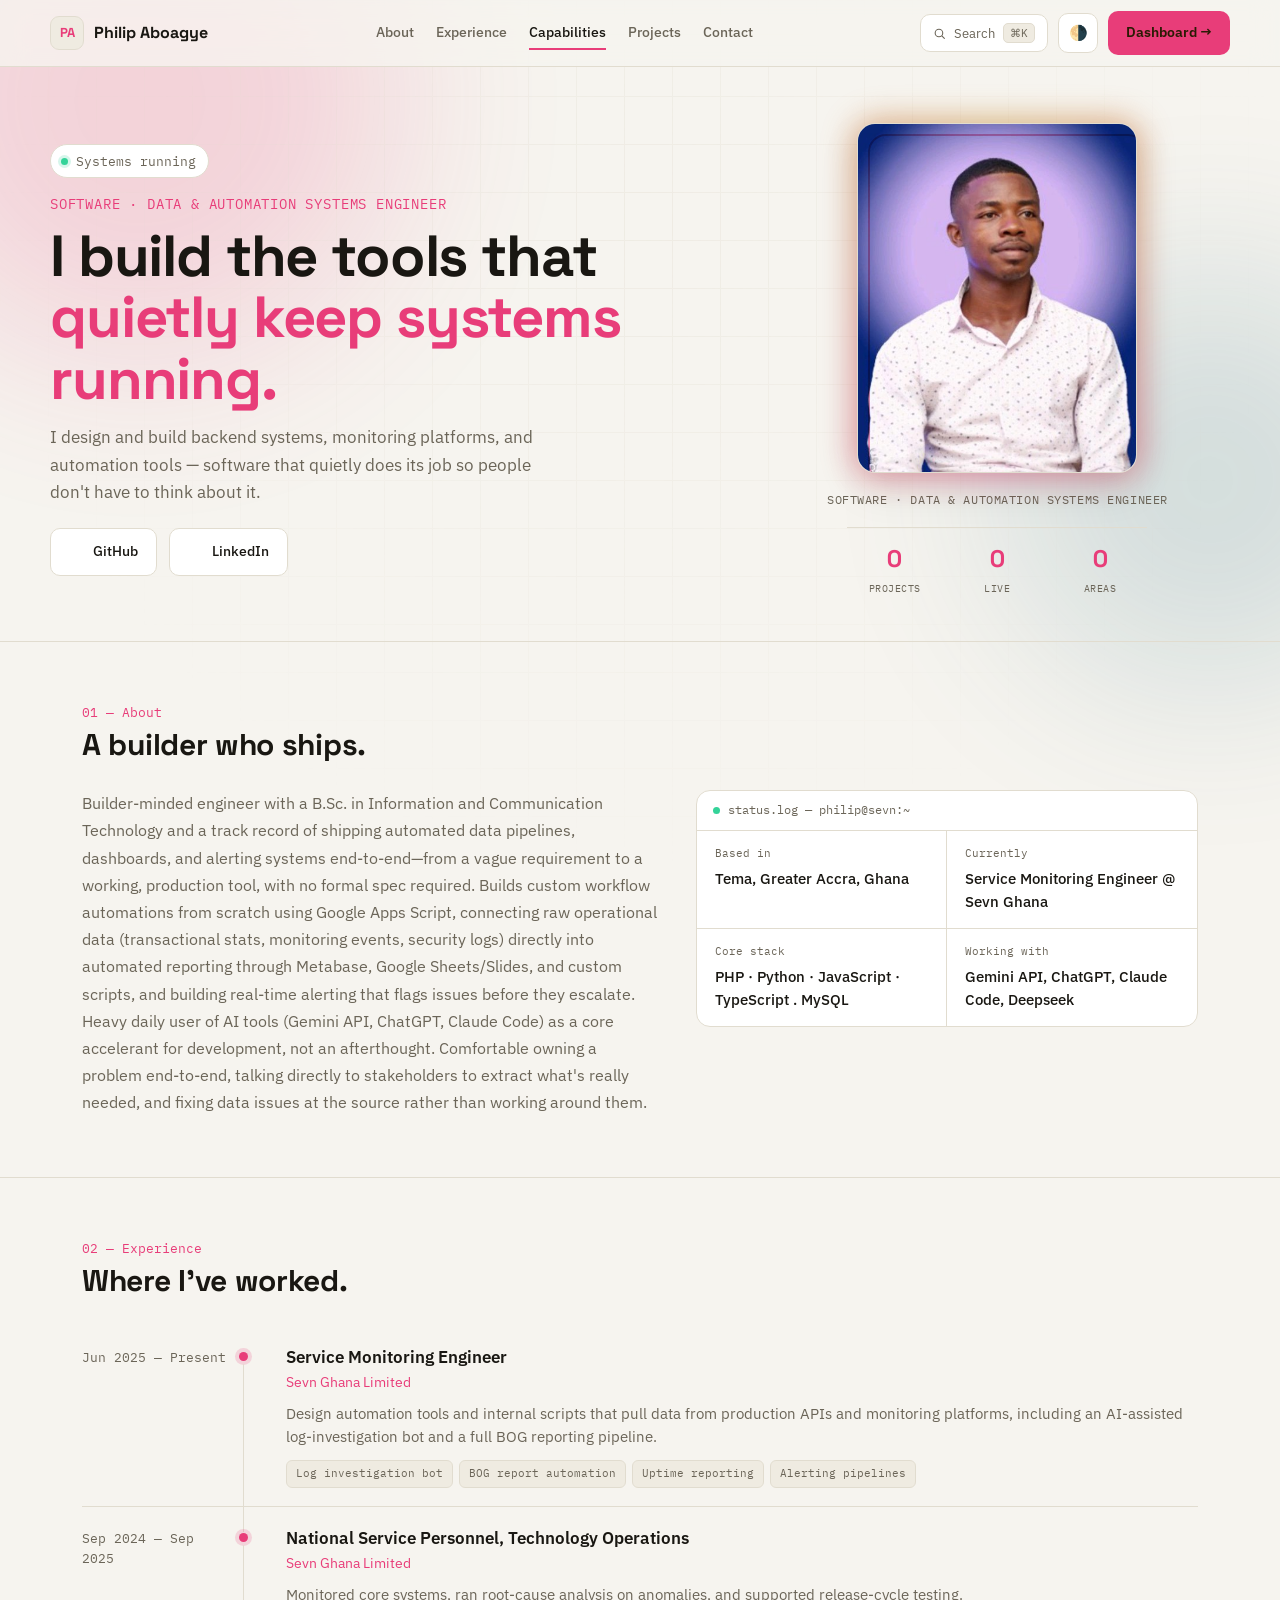
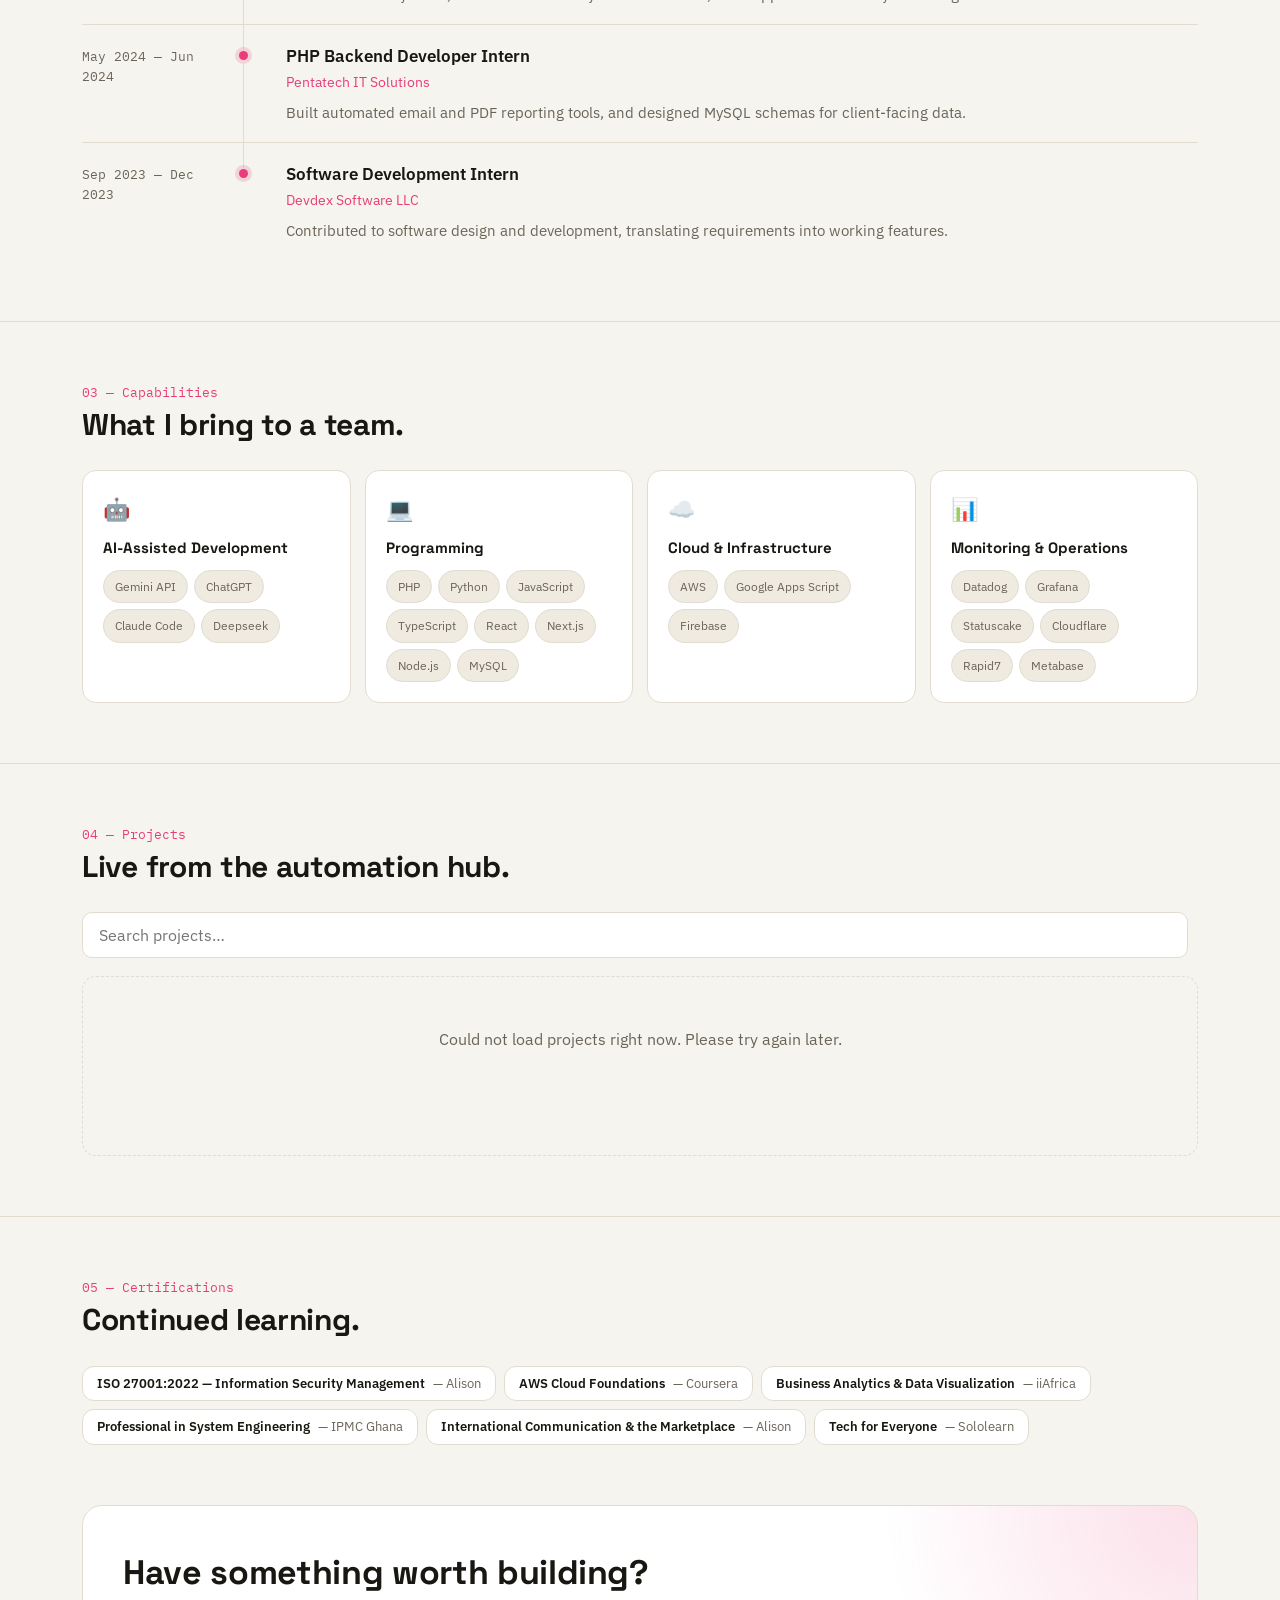
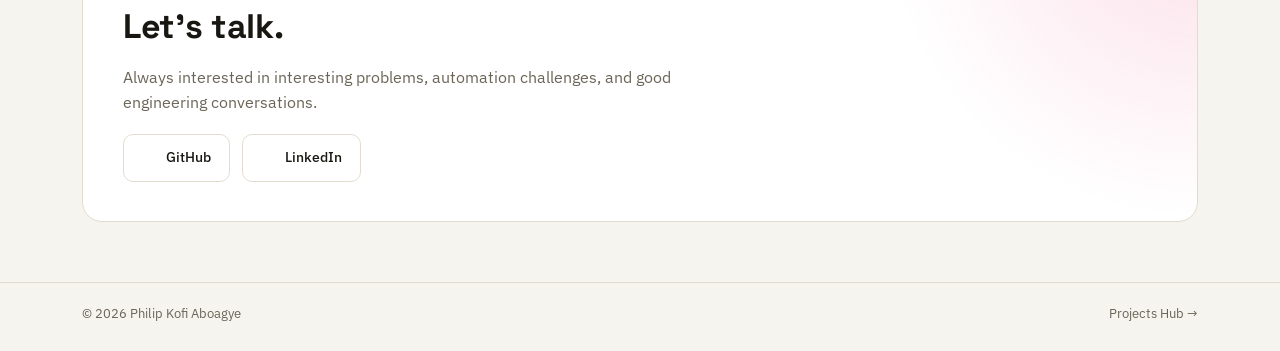
==== commit eae59146: "Update index.html" ====
--- a/index.html
+++ b/index.html
@@ -1016,6 +1016,16 @@
   <button class="gal-lb-nav next" id="galLbNext" aria-label="Next photo">›</button>
 </div>
 
+
+  <div class="vid-modal" id="vidModal" hidden role="dialog" aria-modal="true" aria-label="Video player">
+  <button class="vid-modal-close" id="vidModalClose" aria-label="Close">✕</button>
+  <div class="vid-modal-inner">
+    <div class="vid-frame" id="vidFrame"></div>
+    <h3 id="vidModalTitle"></h3>
+    <p id="vidModalDesc"></p>
+  </div>
+</div>
+
   <!-- Command palette -->
   <div class="cmdk-overlay" id="cmdk" role="dialog" aria-modal="true" aria-label="Command palette">
     <div class="cmdk-panel" role="combobox" aria-expanded="true" aria-haspopup="listbox">
@@ -1819,6 +1829,78 @@
     
 
     loadPortfolioData();
+
+
+
+
+
+
+
+
+
+    (function initVideos() {
+  const section = document.getElementById('videos'), grid = document.getElementById('vidGrid');
+  const modal = document.getElementById('vidModal'), frame = document.getElementById('vidFrame');
+  if (!section || !grid || !modal) return;
+  const OK = /^https:\/\/(www\.youtube-nocookie\.com\/embed\/|player\.vimeo\.com\/video\/|drive\.google\.com\/file\/d\/)/;
+  let items = [], last = null;
+
+  const close = () => { frame.innerHTML = ''; modal.hidden = true; if (last) last.focus(); };
+  const open = i => {
+    const v = items[i]; if (!v) return;
+    if (v.embedUrl && OK.test(v.embedUrl)) {
+      last = document.activeElement;
+      const src = v.embedUrl + (/youtube|vimeo/.test(v.embedUrl) ? (v.embedUrl.includes('?') ? '&' : '?') + 'autoplay=1' : '');
+      frame.innerHTML = `<iframe src="${escapeHtml(src)}" title="${escapeHtml(v.name)}" allow="autoplay; encrypted-media; picture-in-picture; fullscreen" allowfullscreen referrerpolicy="strict-origin-when-cross-origin"></iframe>`;
+      document.getElementById('vidModalTitle').textContent = v.name;
+      document.getElementById('vidModalDesc').textContent = v.description || '';
+      modal.hidden = false;
+      document.getElementById('vidModalClose').focus();
+    } else if (v.url && /^https?:\/\//i.test(v.url)) {
+      window.open(v.url, '_blank', 'noopener');
+    }
+  };
+  grid.addEventListener('click', e => { const c = e.target.closest('.vid-card'); if (c) open(+c.dataset.i); });
+  grid.addEventListener('keydown', e => {
+    const c = e.target.closest('.vid-card');
+    if (c && (e.key === 'Enter' || e.key === ' ')) { e.preventDefault(); open(+c.dataset.i); }
+  });
+  document.getElementById('vidModalClose').onclick = close;
+  modal.addEventListener('click', e => { if (e.target === modal) close(); });
+  document.addEventListener('keydown', e => { if (!modal.hidden && e.key === 'Escape') close(); });
+
+  const cb = 'vidCb_' + Date.now(); let done = false, s;
+  const clean = () => { try { delete window[cb]; } catch (e) { window[cb] = undefined; } if (s && s.parentNode) s.parentNode.removeChild(s); };
+  const timer = setTimeout(() => { done = true; clean(); }, 8000);
+  window[cb] = data => {
+    if (done) return; done = true; clearTimeout(timer);
+    items = (data && Array.isArray(data.items) ? data.items : []).filter(v => v && v.name);
+    if (items.length) {
+      grid.innerHTML = items.map((v, i) => {
+        const inline = !!(v.embedUrl && OK.test(v.embedUrl));
+        return `
+        <article class="vid-card" data-i="${i}" role="button" tabindex="0"
+                 aria-label="${escapeHtml(v.name)}${inline ? '' : ' — opens on ' + escapeHtml(v.provider || 'another site')}">
+          <div class="vid-thumb">
+            ${v.thumbUrl ? `<img src="${escapeHtml(safeUrl(v.thumbUrl))}" alt="" loading="lazy" referrerpolicy="no-referrer" onerror="this.remove()">` : ''}
+            <span class="vid-chip">${escapeHtml(v.provider || 'Video')}</span>
+            <span class="vid-play" aria-hidden="true">${inline ? '▶' : '↗'}</span>
+          </div>
+          <div class="vid-body">
+            <h3>${escapeHtml(v.name)}</h3>
+            ${v.description ? `<p>${escapeHtml(v.description)}</p>` : ''}
+          </div>
+        </article>`;
+      }).join('');
+      section.hidden = false;
+    }
+    clean();
+  };
+  s = document.createElement('script');
+  s.src = DASHBOARD_URL + '?action=publicVideos&callback=' + cb;
+  s.onerror = () => { done = true; clearTimeout(timer); clean(); };
+  document.body.appendChild(s);
+})();
   </script>
 </body>
 </html>
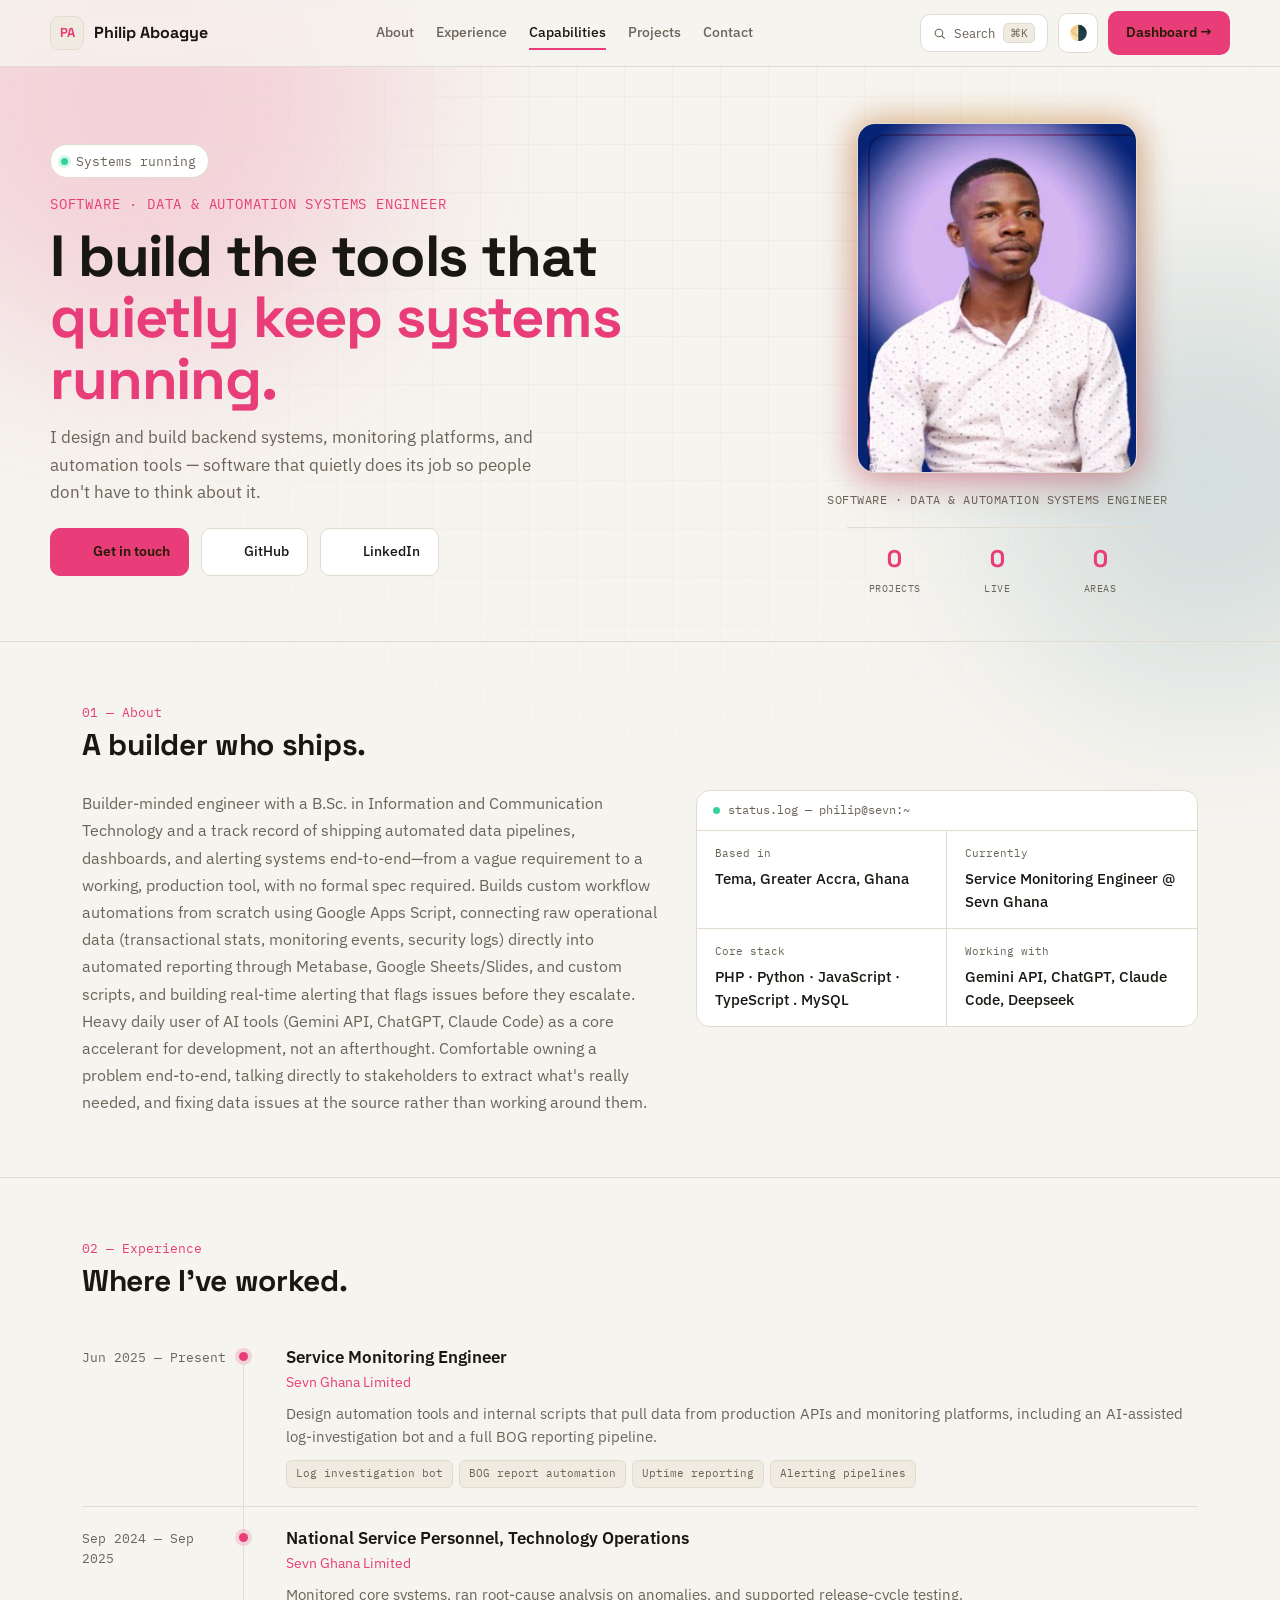
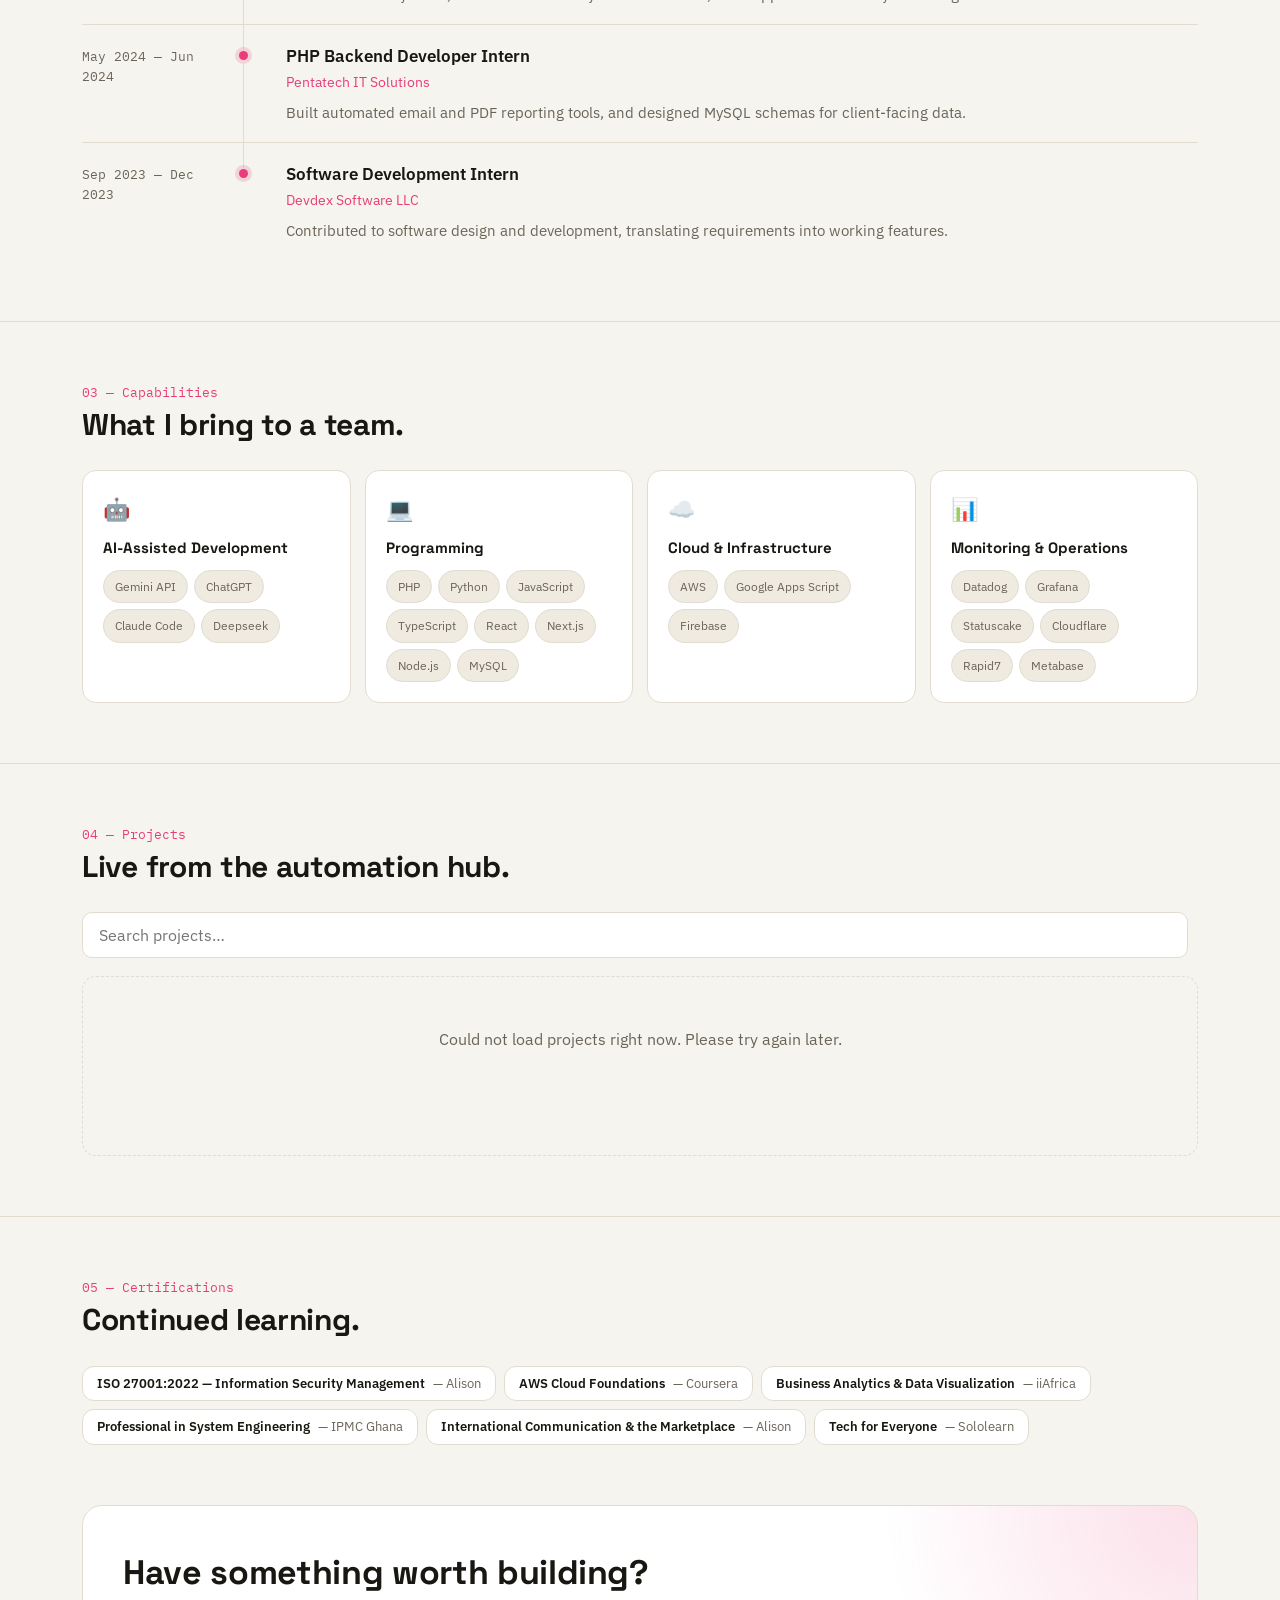
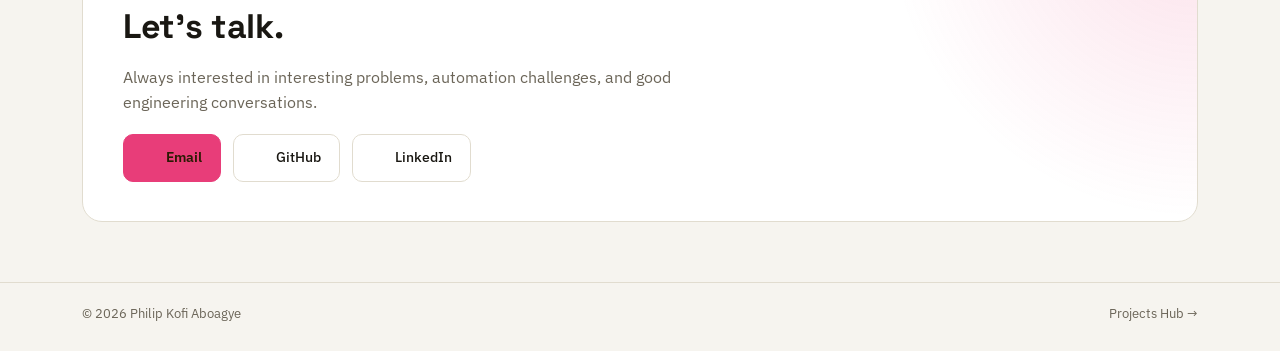
==== commit ffe1344a: "Update index.html" ====
--- a/index.html
+++ b/index.html
@@ -754,10 +754,10 @@
           software that quietly does its job so people don't have to think about it.
         </p>
         <div class="hero-links">
-          <!-- <a class="hero-link primary" href="mailto:philipab896@gmail.com">
+          <a class="hero-link primary" href="mailto:philip@okleytech.com">
             <img src="https://img.icons8.com/?size=100&id=X0mEIh0RyDdL&format=png&color=000000" alt="">
             Get in touch
-          </a> -->
+          </a>
           <a class="hero-link" href="https://github.com/PhilipAboagye" target="_blank" rel="noopener">
             <img src="https://img.icons8.com/?size=100&id=ARy6tFUfwclb&format=png&color=000000" alt="">
             GitHub
@@ -958,10 +958,10 @@
       <h2>Have something worth building? Let's talk.</h2>
       <p style="color:var(--text-dim)">Always interested in interesting problems, automation challenges, and good engineering conversations.</p>
       <div class="contact-row">
-        <!-- <a class="hero-link primary" href="mailto:philipab896@gmail.com">
+        <a class="hero-link primary" href="mailto:philip@okleytech.com">
           <img src="https://img.icons8.com/?size=100&id=X0mEIh0RyDdL&format=png&color=000000" alt="">
-          philipab896@gmail.com
-        </a> -->
+          Email
+        </a>
         <a class="hero-link" href="https://github.com/PhilipAboagye" target="_blank" rel="noopener">
           <img src="https://img.icons8.com/?size=100&id=ARy6tFUfwclb&format=png&color=000000" alt="">
           GitHub
@@ -1633,7 +1633,7 @@
       ];
 
       const ACTIONS = [
-        { icon: '✉️', title: 'Email Philip',    sub: 'philipab896@gmail.com',       action: () => location.href = 'mailto:philipab896@gmail.com' },
+        { icon: '✉️', title: 'Email Philip',    sub: 'philipab896@gmail.com',       action: () => location.href = 'mailto:philip@okleytech.com' },
         { icon: '🐙', title: 'Open GitHub',     sub: 'github.com/PhilipAboagye',    action: () => window.open('https://github.com/PhilipAboagye', '_blank', 'noopener') },
         { icon: '💼', title: 'Open LinkedIn',   sub: 'LinkedIn profile',            action: () => window.open('https://www.linkedin.com/in/philip-aboagye-60b963255', '_blank', 'noopener') },
         { icon: '📊', title: 'Go to Dashboard', sub: 'app.html',                    action: () => location.href = 'app.html' },
--- a/enhancements.css
+++ b/enhancements.css
@@ -263,3 +263,63 @@
   .gal-lb-nav { top: auto; bottom: calc(14px + env(safe-area-inset-bottom)); transform: none; width: 40px; height: 40px; }
   .gal-lightbox { padding-bottom: calc(70px + env(safe-area-inset-bottom)); }
 }
+
+
+
+
+
+
+
+[hidden] { display: none !important; }
+
+/* ---------- Videos ---------- */
+.vid-grid { display: grid; grid-template-columns: repeat(auto-fill, minmax(min(300px, 100%), 1fr)); gap: 16px; }
+.vid-card {
+  display: flex; flex-direction: column; overflow: hidden; cursor: pointer;
+  background: var(--panel); border: 1px solid var(--line); border-radius: var(--radius);
+  transition: transform .25s ease, border-color .25s ease, box-shadow .25s ease;
+}
+.vid-card:hover { transform: translateY(-4px); border-color: var(--accent); box-shadow: 0 18px 38px rgba(0,0,0,.3); }
+.vid-thumb {
+  position: relative; aspect-ratio: 16 / 9; overflow: hidden;
+  background: linear-gradient(135deg, var(--panel-2), color-mix(in srgb, var(--accent) 24%, var(--panel)));
+}
+.vid-thumb img { position: absolute; inset: 0; width: 100%; height: 100%; object-fit: cover; transition: transform .6s cubic-bezier(.2,.7,.2,1); }
+.vid-card:hover .vid-thumb img { transform: scale(1.06); }
+.vid-thumb::after { content: ''; position: absolute; inset: 0; background: linear-gradient(to top, rgba(6,8,12,.55), transparent 55%); }
+.vid-chip {
+  position: absolute; top: 10px; left: 10px; z-index: 2; padding: 4px 10px; border-radius: 999px;
+  font: 500 11px var(--font-mono); letter-spacing: .04em; color: #fff;
+  background: rgba(10,13,18,.62); -webkit-backdrop-filter: blur(6px); backdrop-filter: blur(6px);
+  border: 1px solid rgba(255,255,255,.14);
+}
+.vid-play {
+  position: absolute; z-index: 2; left: 50%; top: 50%; width: 54px; height: 54px; margin: -27px 0 0 -27px;
+  display: grid; place-items: center; border-radius: 50%; font-size: 18px; color: var(--accent-ink);
+  background: var(--accent); box-shadow: 0 10px 28px rgba(232,61,121,.4); padding-left: 3px;
+  transition: transform .25s ease;
+}
+.vid-card:hover .vid-play { transform: scale(1.1); }
+.vid-body { padding: 14px 16px 18px; }
+.vid-body h3 { font-size: 15.5px; font-weight: 600; margin-bottom: 4px; line-height: 1.3; }
+.vid-body p { font-size: 13px; color: var(--text-dim); line-height: 1.5; max-width: none;
+  display: -webkit-box; -webkit-line-clamp: 2; -webkit-box-orient: vertical; overflow: hidden; }
+
+/* ---------- Player modal ---------- */
+.vid-modal {
+  position: fixed; inset: 0; z-index: 300; display: flex; align-items: center; justify-content: center;
+  padding: calc(56px + env(safe-area-inset-top)) 16px calc(20px + env(safe-area-inset-bottom));
+  background: rgba(5,6,9,.92); -webkit-backdrop-filter: blur(8px); backdrop-filter: blur(8px);
+  animation: fadeIn .2s ease; overflow-y: auto;
+}
+.vid-modal-inner { width: min(960px, 100%); margin: auto; }
+.vid-frame { aspect-ratio: 16 / 9; width: 100%; border-radius: 14px; overflow: hidden; background: #000; box-shadow: 0 30px 70px rgba(0,0,0,.55); }
+.vid-frame iframe { width: 100%; height: 100%; border: 0; display: block; }
+.vid-modal-inner h3 { margin-top: 16px; color: #ECEFF4; font-size: 18px; }
+.vid-modal-inner p { margin-top: 6px; color: #aab2c2; font-size: 14px; line-height: 1.6; max-width: 70ch; }
+.vid-modal-close {
+  position: absolute; top: calc(12px + env(safe-area-inset-top)); right: 14px; width: 44px; height: 44px;
+  border-radius: 50%; cursor: pointer; display: grid; place-items: center; font-size: 16px; color: #fff;
+  border: 1px solid rgba(255,255,255,.18); background: rgba(255,255,255,.08); transition: background .2s ease, border-color .2s ease;
+}
+.vid-modal-close:hover { background: rgba(255,255,255,.18); border-color: var(--accent); }
